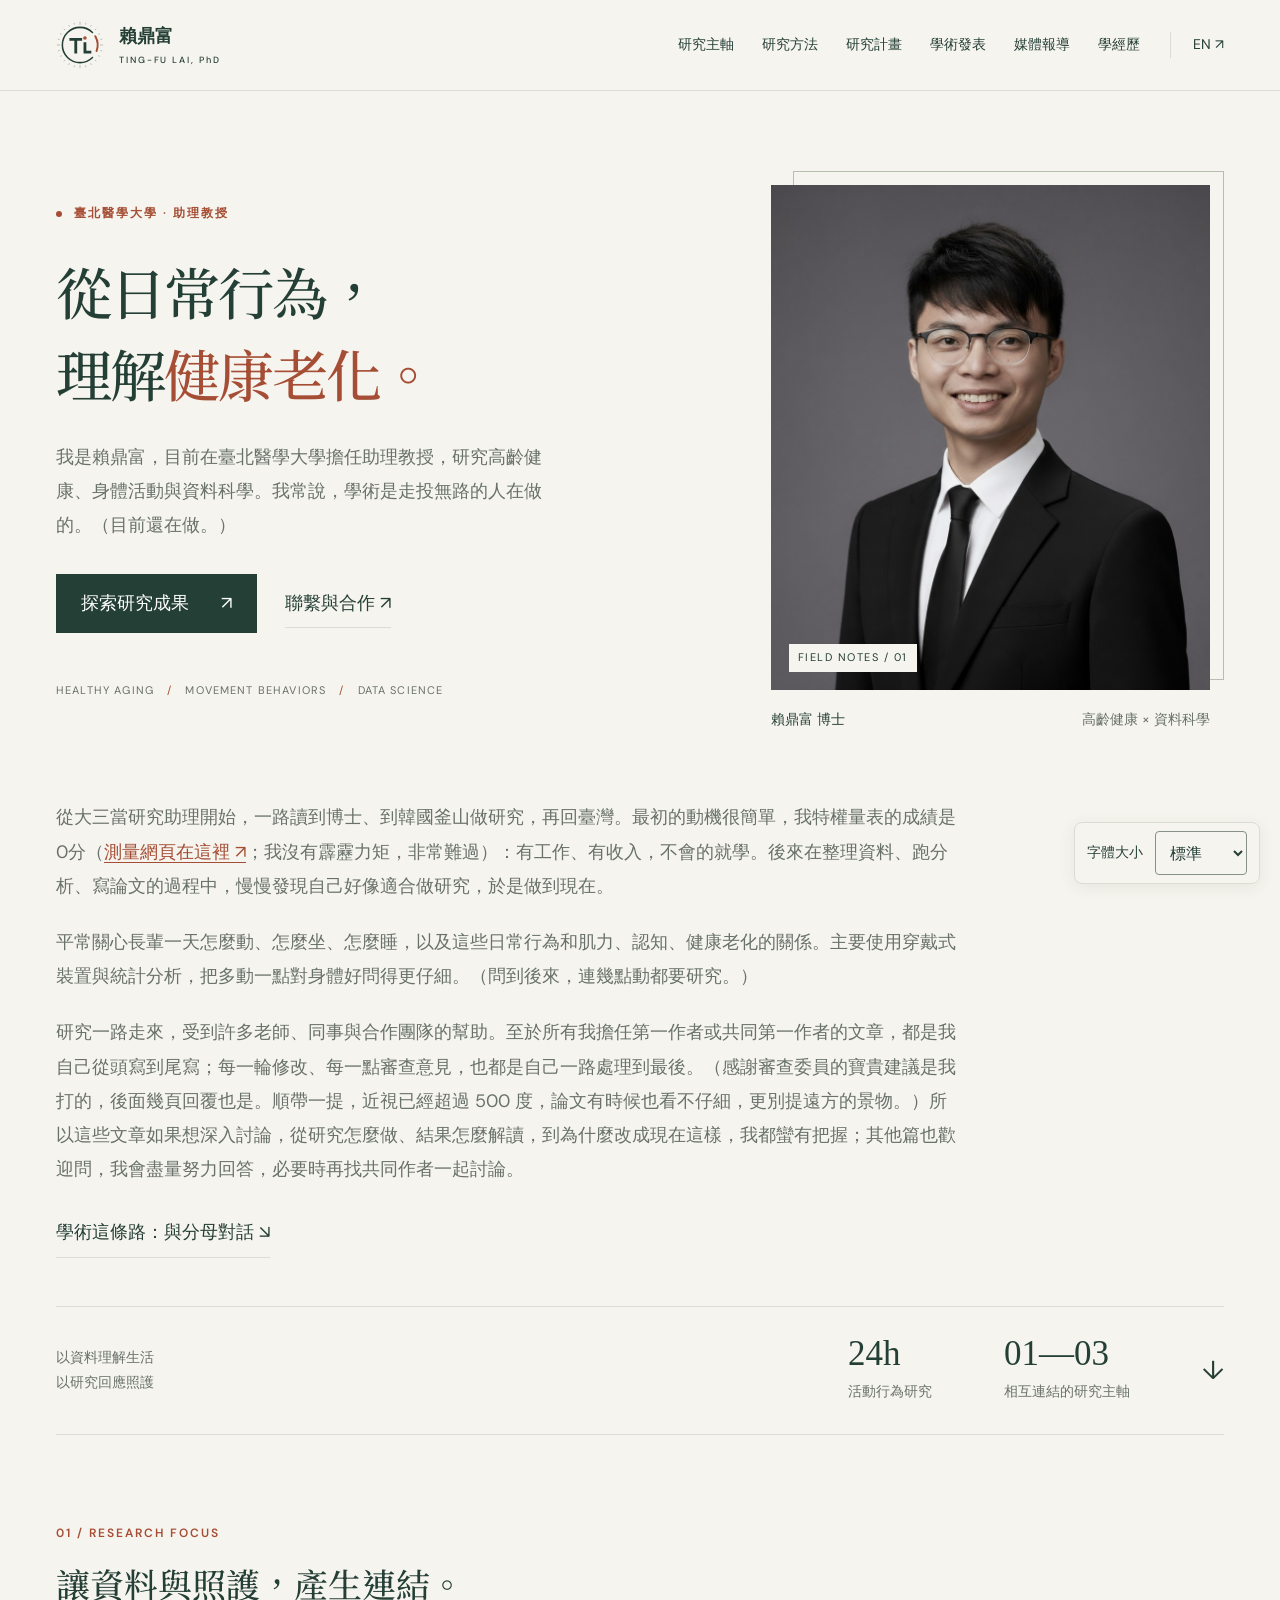
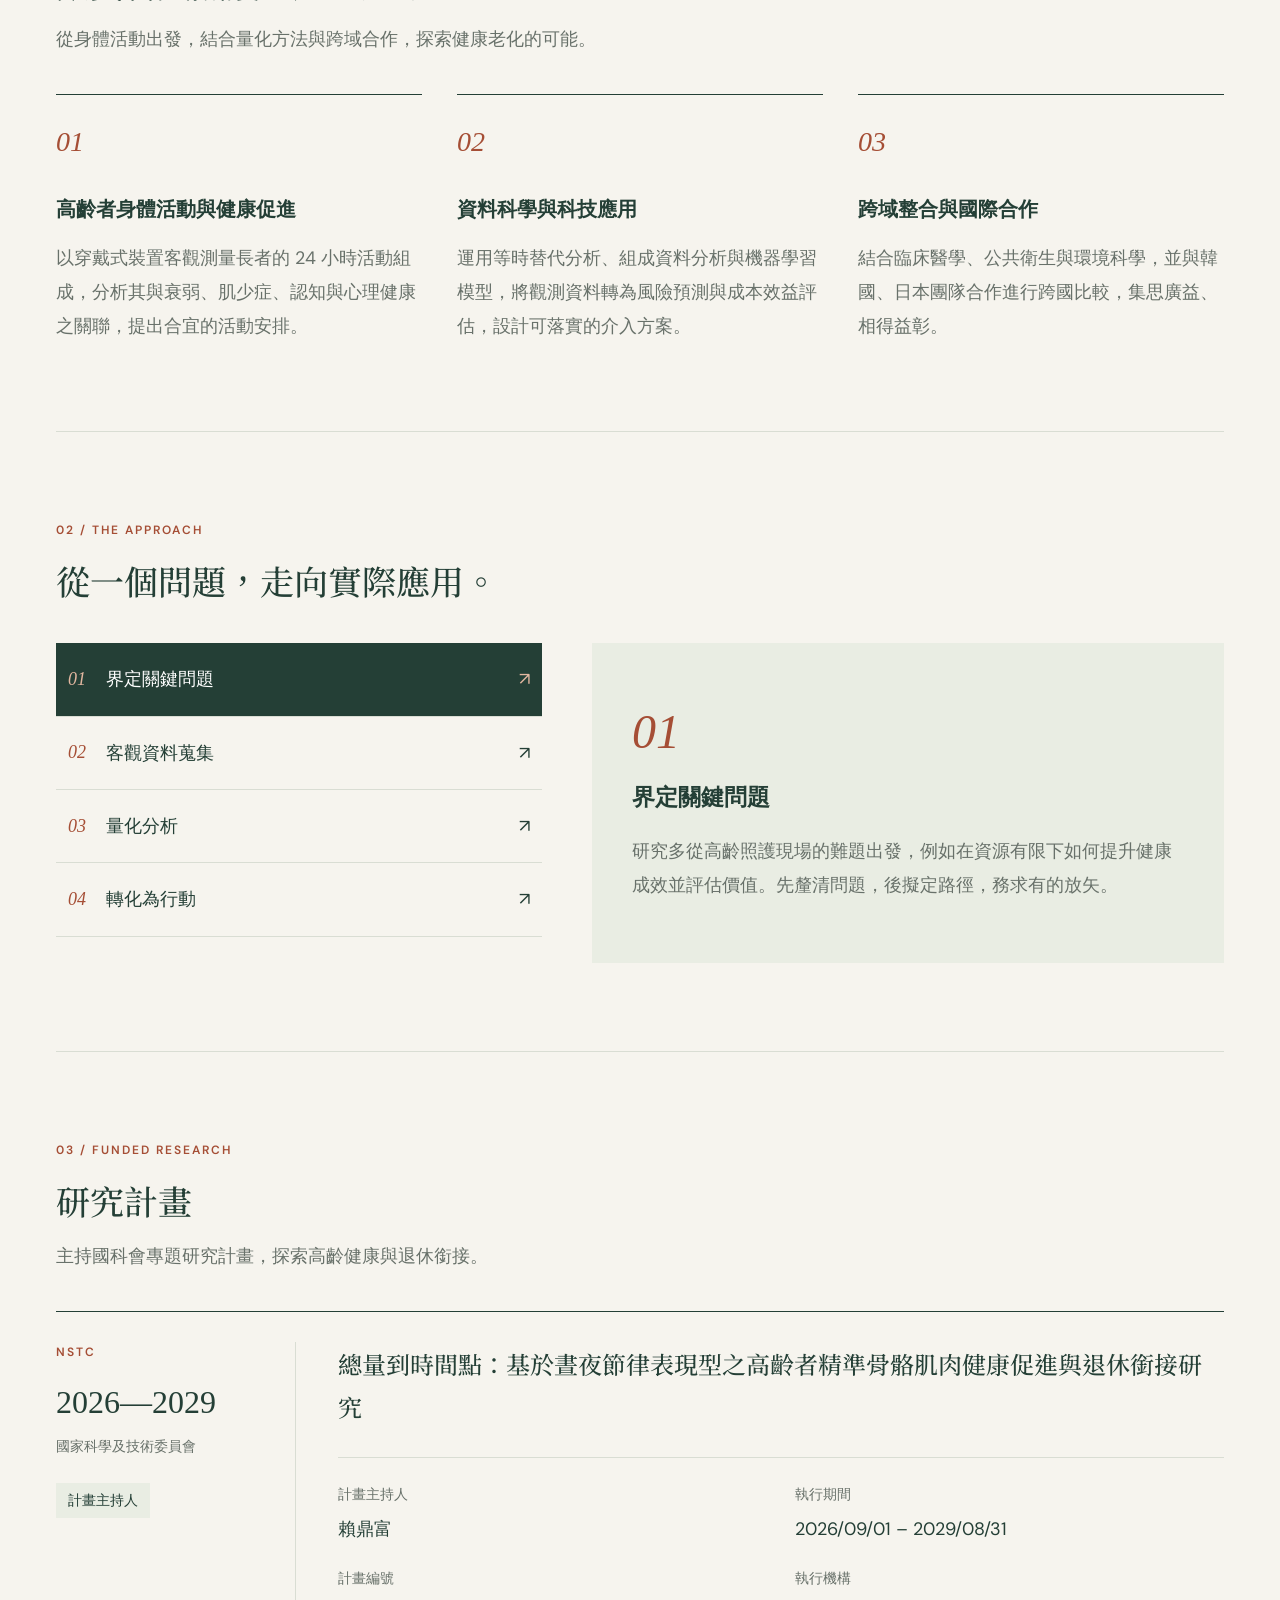
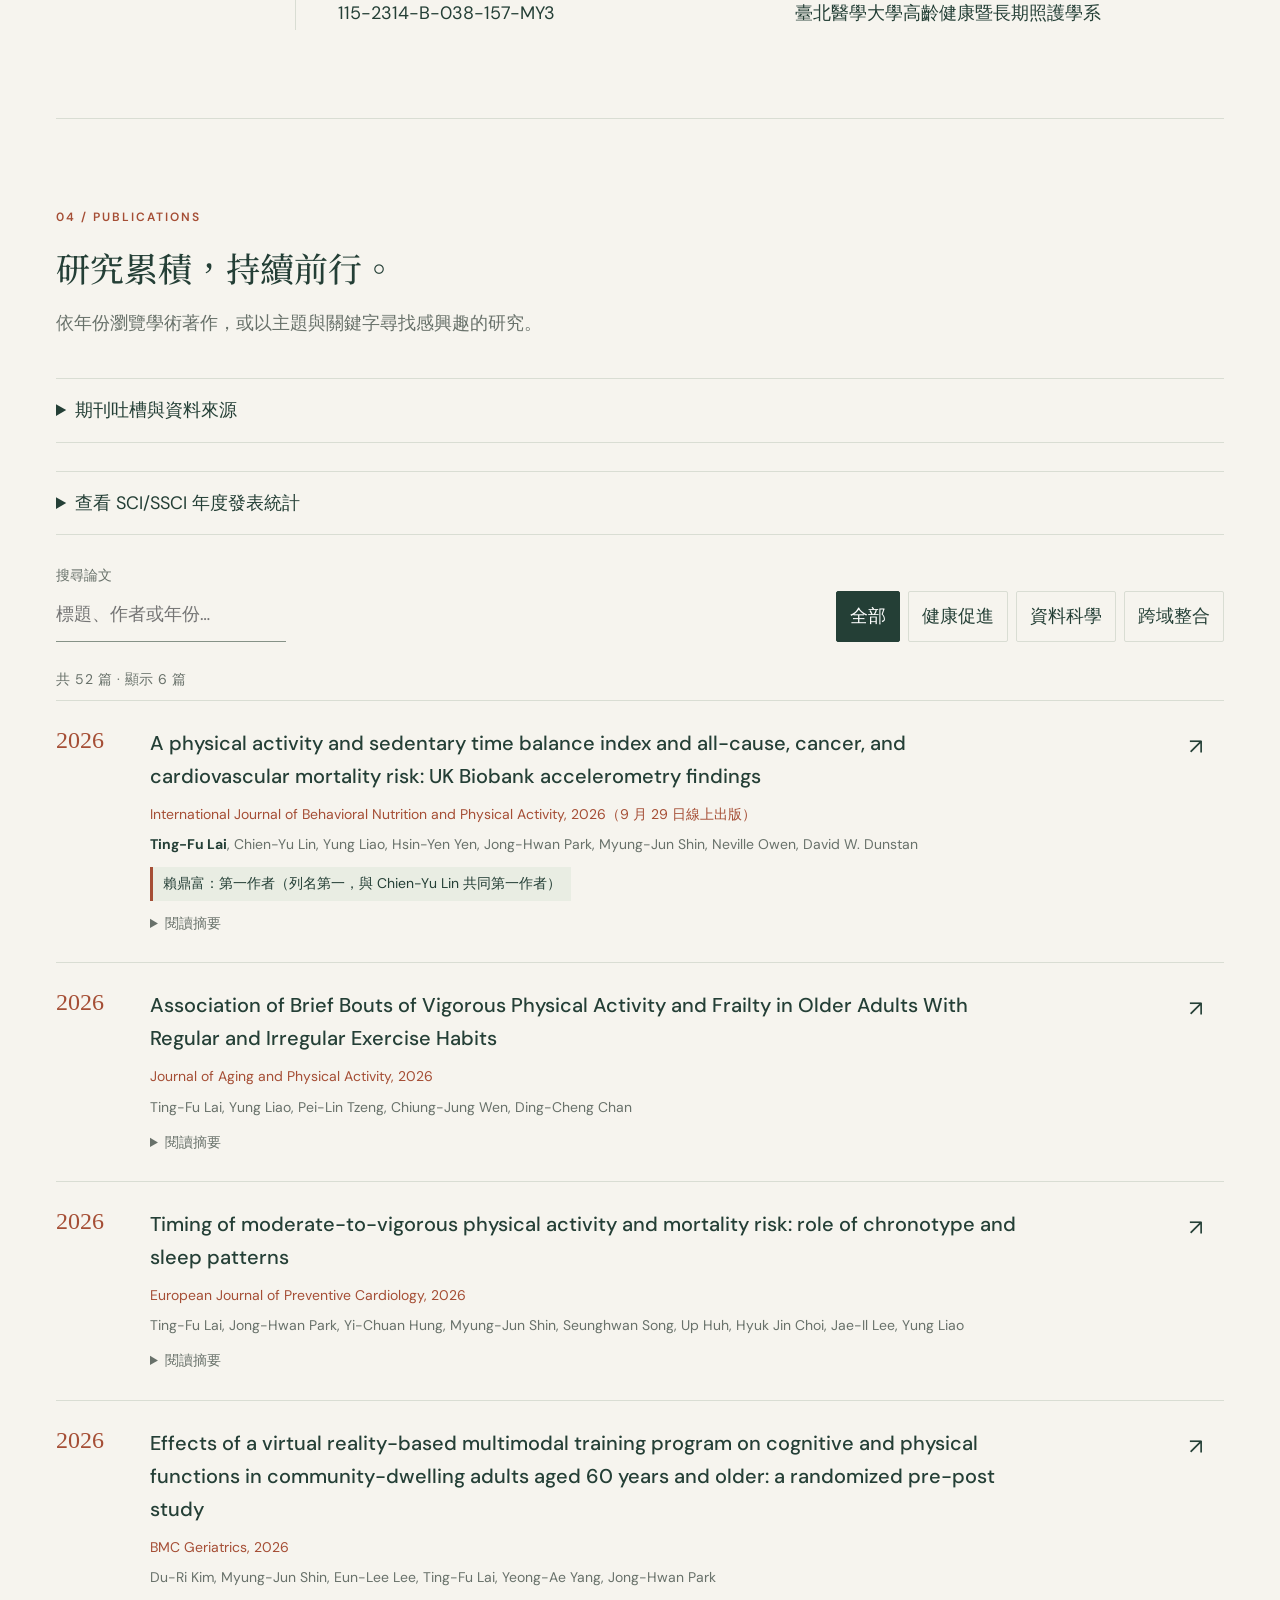
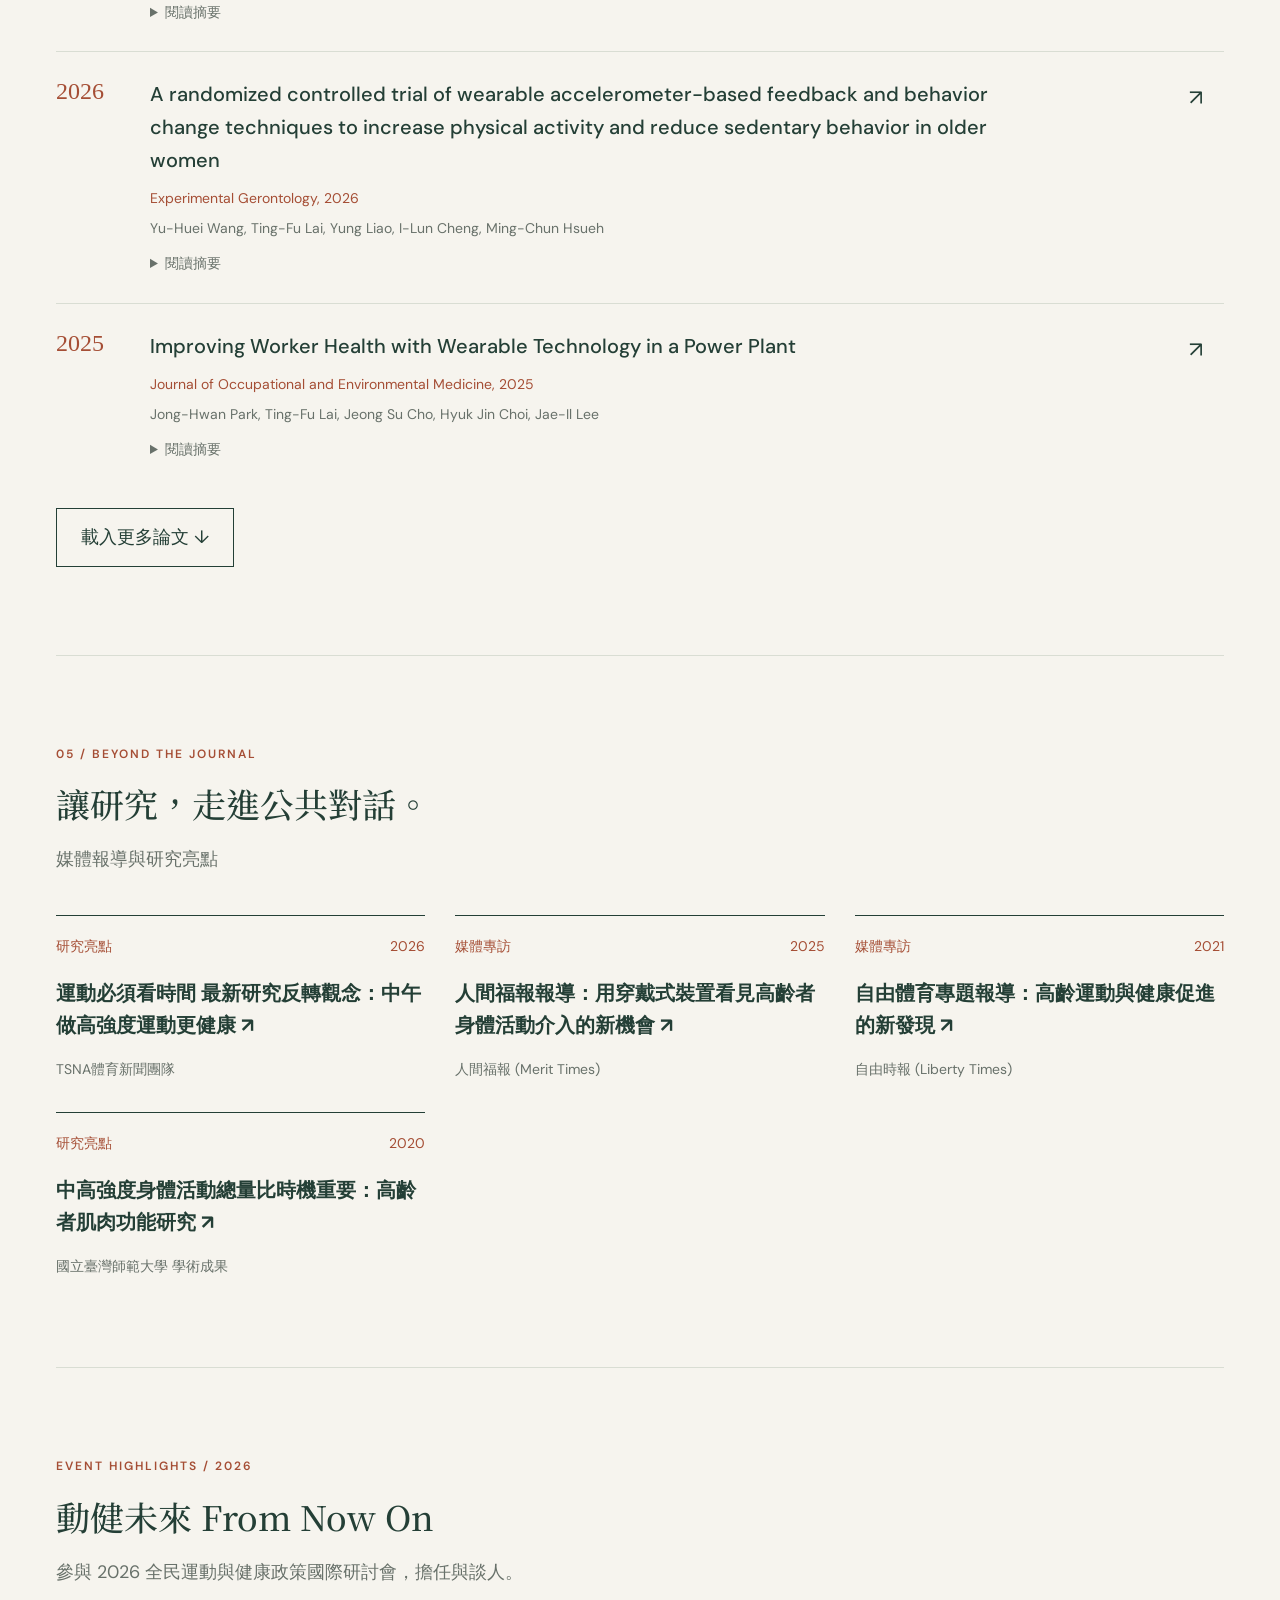
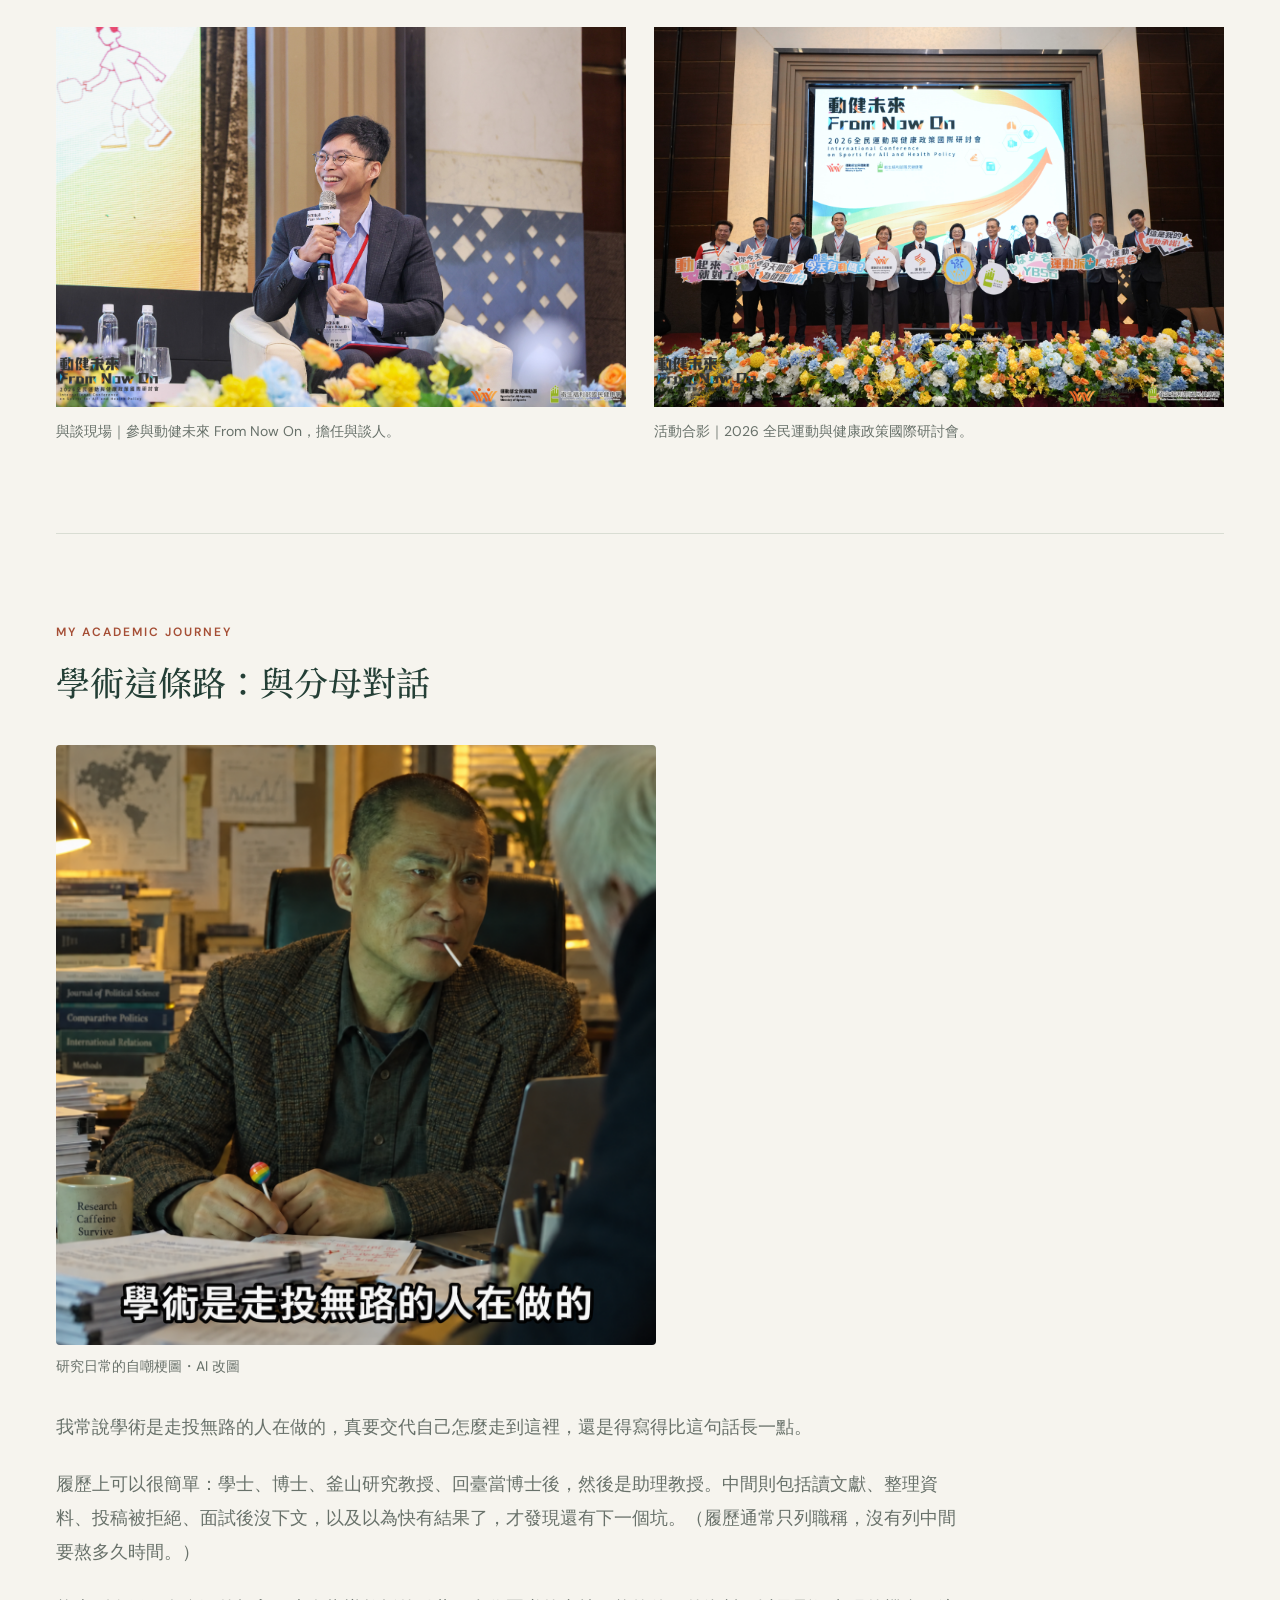
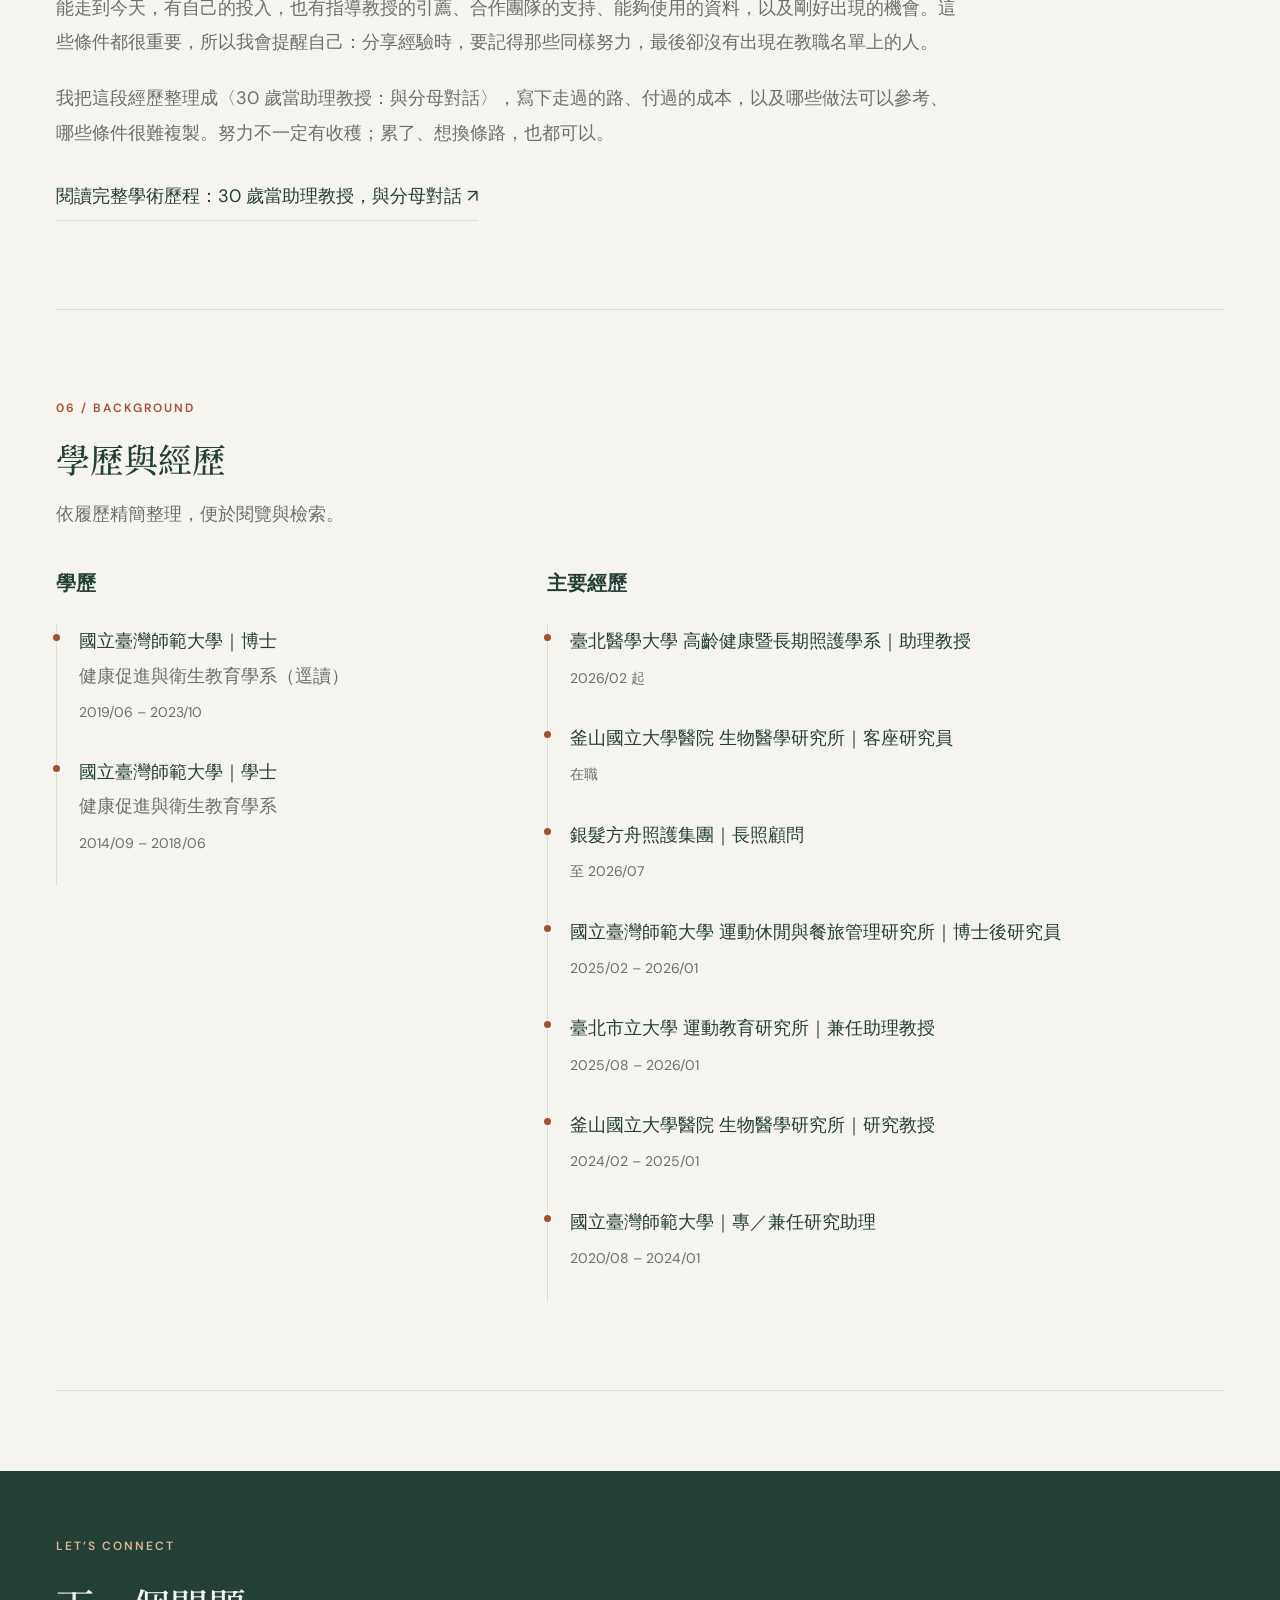
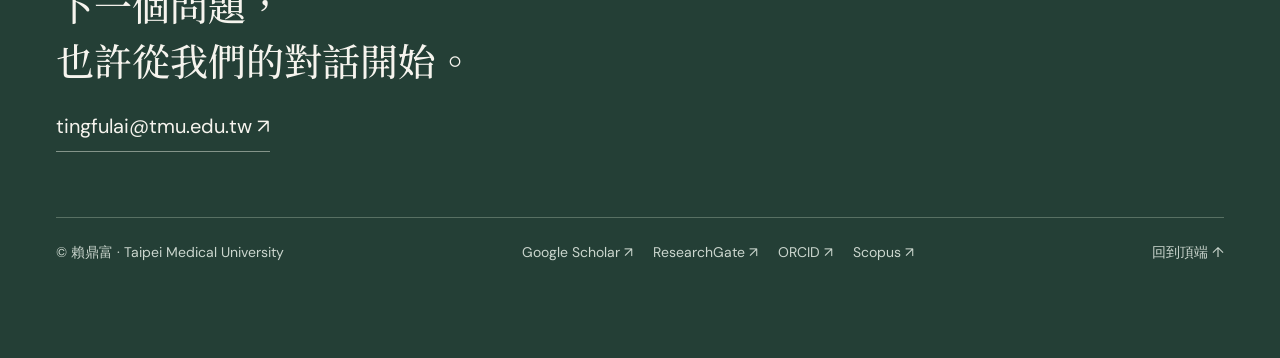
==== index.html @ 83bb727c "Add database cost aside to PASTBI summaries" ====
<!DOCTYPE html>
<html lang="zh-Hant">
<head>
  <meta charset="UTF-8" />
  <meta name="viewport" content="width=device-width, initial-scale=1" />
   <title>賴鼎富博士 | 臺北醫學大學助理教授 | 高齡健康與資料科學研究</title>


  <meta name="description" content="賴鼎富（Ting-Fu Lai），臺北醫學大學高齡健康暨長期照護學系助理教授。專長穿戴式資料、二十四小時活動組成、等時替代分析與高齡健康促進；以實證為本，協助臨床與長照決策。" />
  <meta name="robots" content="index,follow" />
  <link rel="alternate" hreflang="en" href="https://ted971345.github.io/tingfulai.github.io/en/">
<link rel="alternate" hreflang="zh-Hant" href="https://ted971345.github.io/tingfulai.github.io/">
<link rel="canonical" href="https://ted971345.github.io/tingfulai.github.io/" />


  <meta property="og:type" content="website" />
  <meta property="og:site_name" content="賴鼎富博士 | 高齡健康與資料科學研究" />
  <meta property="og:title" content="賴鼎富博士 | 高齡健康與資料科學研究" />
  <meta property="og:description" content="高齡健康 × 量化方法 × 科技應用：以客觀資料與統計分析提出可操作的健康老化解方，務求事半功倍。" />
  <meta property="og:url" content="https://ted971345.github.io/tingfulai.github.io/" />
  <meta property="og:locale" content="zh_TW" />
  <meta property="og:image" content="https://ted971345.github.io/tingfulai.github.io/assets/profile-photo.jpg" />
  <meta name="twitter:card" content="summary_large_image" />
  <meta name="twitter:title" content="賴鼎富博士 | 高齡健康與資料科學研究" />
  <meta name="twitter:description" content="高齡健康 × 量化方法 × 科技應用：以客觀資料與統計分析提出可操作的健康老化解方，務求事半功倍。" />
  <meta name="twitter:image" content="https://ted971345.github.io/tingfulai.github.io/assets/profile-photo.jpg" />


  <link rel="preconnect" href="https://fonts.googleapis.com" />
  <link rel="preconnect" href="https://fonts.gstatic.com" crossorigin />
  <link href="https://fonts.googleapis.com/css2?family=DM+Sans:wght@400;500;600;700&amp;family=Noto+Serif+TC:wght@400;500;600&amp;display=swap" rel="stylesheet">




<script type="application/ld+json">
{
  "@context": "https://schema.org",
  "@graph": [
    {
      "@type": "WebSite",
      "name": "賴鼎富博士 | 臺北醫學大學助理教授",
      "url": "https://ted971345.github.io/tingfulai.github.io/",
      "inLanguage": "zh-Hant"
    },
    {
      "@type": "Person",
      "name": "賴鼎富",
      "alternateName": "Ting-Fu Lai",
      "jobTitle": "助理教授",
      "url": "https://ted971345.github.io/tingfulai.github.io/",
      "image": "https://ted971345.github.io/tingfulai.github.io/assets/profile-photo.jpg",
      "worksFor": {
        "@type": "CollegeOrUniversity",
        "name": "臺北醫學大學"
      },
      "affiliation": [
        {
          "@type": "CollegeOrUniversity",
          "name": "Taipei Medical University"
        },
        {
          "@type": "Organization",
          "name": "Biomedical Research Institute, Pusan National University Hospital"
        }
      ],
      "alumniOf": [
        {
          "@type": "CollegeOrUniversity",
          "name": "National Taiwan Normal University",
          "department": "Department of Health Promotion and Health Education"
        }
      ],
      "email": "mailto:tingfulai@tmu.edu.tw",
      "sameAs": [
        "https://scholar.google.com/citations?user=TYqilcsAAAAJ&hl=en",
        "https://www.researchgate.net/profile/Lai-Ting-Fu",
        "https://orcid.org/0000-0002-4794-1583",
        "https://www.scopus.com/authid/detail.uri?authorId=57204196938"
      ],
      "knowsAbout": [
        "24-hour movement behaviors",
        "isotemporal substitution",
        "triaxial accelerometry",
        "long-term care",
        "sarcopenia",
        "frailty",
        "health promotion",
        "health economics"
      ]
    },
    {
      "@type": "BreadcrumbList",
      "itemListElement": [
        {
          "@type": "ListItem",
          "position": 1,
          "name": "關於我",
          "item": "https://ted971345.github.io/tingfulai.github.io/#about"
        },
        {
          "@type": "ListItem",
          "position": 2,
          "name": "研究主軸",
          "item": "https://ted971345.github.io/tingfulai.github.io/#focus"
        },
        {
          "@type": "ListItem",
          "position": 3,
          "name": "研究方法",
          "item": "https://ted971345.github.io/tingfulai.github.io/#methodology"
        },
        {
          "@type": "ListItem",
          "position": 4,
          "name": "學術發表",
          "item": "https://ted971345.github.io/tingfulai.github.io/#publications"
        },
        {
          "@type": "ListItem",
          "position": 5,
          "name": "學歷與經歷",
          "item": "https://ted971345.github.io/tingfulai.github.io/#cv"
        }
      ]
    }
  ]
}
</script>


<link rel="stylesheet" href="assets/site.css?v=20260929-events">
<link rel="icon" type="image/svg+xml" href="assets/logo.svg">
</head>
<body>
<noscript>
<p class="wrap">互動論文列表需要 JavaScript，完整著作也可至 <a href="https://scholar.google.com/citations?user=TYqilcsAAAAJ">Google Scholar ↗</a>
</p></noscript>
<a class="skip-link" href="#main">跳至主要內容</a>
<header class="site-header">
<nav class="wrap" aria-label="主導覽">
<a class="brand" href="#about"><img class="brand-mark" src="assets/logo.svg" width="48" height="48" alt="" aria-hidden="true"><span>賴鼎富<small>TING-FU LAI, PhD</small></span></a>
<div class="desktop-nav"><a href="#focus">研究主軸</a><a href="#methodology">研究方法</a><a href="#projects">研究計畫</a><a href="#publications">學術發表</a><a href="#news">媒體報導</a><a href="#cv">學經歷</a>
</div><a class="language" href="en/" lang="en">EN ↗</a>
<button class="menu-toggle" aria-expanded="false" aria-controls="mobile-menu">選單 <span aria-hidden="true">☰</span></button>
</nav>
<div id="mobile-menu" class="mobile-menu wrap" hidden><a href="#focus">研究主軸</a><a href="#methodology">研究方法</a><a href="#projects">研究計畫</a><a href="#publications">學術發表</a><a href="#news">媒體報導</a><a href="#cv">學經歷</a>
</div>
</header>
<main id="main" class="wrap">
<section id="about" class="hero" aria-labelledby="about-heading">
<div class="hero-copy">
<p class="eyebrow"><span class="status-dot"></span> 臺北醫學大學 · 助理教授
</p>
<h1 id="about-heading">從日常行為，<br>理解<span>健康老化。</span>
</h1>
<p class="hero-description">我是賴鼎富，目前在臺北醫學大學擔任助理教授，研究高齡健康、身體活動與資料科學。我常說，學術是走投無路的人在做的。（目前還在做。）
</p>
<div class="hero-actions"><a class="button" href="#publications">探索研究成果 <span>↗</span></a><a class="text-link" href="mailto:tingfulai@tmu.edu.tw">聯繫與合作 ↗</a>
</div>
<p class="hero-topics">HEALTHY AGING <span> / </span> MOVEMENT BEHAVIORS <span> / </span> DATA SCIENCE
</p>
</div>
<figure class="portrait">
<div class="portrait-frame"><img src="assets/profile-photo.jpg" alt="賴鼎富博士" fetchpriority="high" width="480" height="600"><span class="portrait-index" aria-hidden="true">FIELD NOTES / 01</span>
</div>
<figcaption><span>賴鼎富 博士</span><span>高齡健康 × 資料科學</span>
</figcaption>
</figure>
</section>
<div class="bio-details prose">
<p>從大三當研究助理開始，一路讀到博士、到韓國釜山做研究，再回臺灣。最初的動機很簡單，我特權量表的成績是0分（<a class="inline-link" href="https://www.zhtoolbox.com/tools/taiwan-privilege-test" target="_blank" rel="noopener noreferrer">測量網頁在這裡 <span aria-hidden="true">↗</span></a>；我沒有霹靂力矩，非常難過）：有工作、有收入，不會的就學。後來在整理資料、跑分析、寫論文的過程中，慢慢發現自己好像適合做研究，於是做到現在。</p>
<p>平常關心長輩一天怎麼動、怎麼坐、怎麼睡，以及這些日常行為和肌力、認知、健康老化的關係。主要使用穿戴式裝置與統計分析，把多動一點對身體好問得更仔細。（問到後來，連幾點動都要研究。）</p>
<p>研究一路走來，受到許多老師、同事與合作團隊的幫助。至於所有我擔任第一作者或共同第一作者的文章，都是我自己從頭寫到尾寫；每一輪修改、每一點審查意見，也都是自己一路處理到最後。（感謝審查委員的寶貴建議是我打的，後面幾頁回覆也是。順帶一提，近視已經超過 500 度，論文有時候也看不仔細，更別提遠方的景物。）所以這些文章如果想深入討論，從研究怎麼做、結果怎麼解讀，到為什麼改成現在這樣，我都蠻有把握；其他篇也歡迎問，我會盡量努力回答，必要時再找共同作者一起討論。</p>
<a class="text-link" href="#academic-journey">學術這條路：與分母對話 ↘</a>
</div>
<div class="research-strip">
<p>以資料理解生活<br>以研究回應照護
</p><span>24h<small>活動行為研究</small></span><span>01—03<small>相互連結的研究主軸</small></span><a href="#focus" aria-label="前往研究主軸">↓</a>
</div>
<section id="focus" class="section">
<div class="section-heading">
<p class="eyebrow">01 / RESEARCH FOCUS
</p>
<h2>讓資料與照護，產生連結。
</h2>
<p>從身體活動出發，結合量化方法與跨域合作，探索健康老化的可能。
</p>
</div>
<div class="focus-grid">
<article class="focus-item"><span class="item-number">01</span>
<h3>高齡者身體活動與健康促進
</h3>
<p>以穿戴式裝置客觀測量長者的 24 小時活動組成，分析其與衰弱、肌少症、認知與心理健康之關聯，提出合宜的活動安排。
</p>
</article>
<article class="focus-item"><span class="item-number">02</span>
<h3>資料科學與科技應用
</h3>
<p>運用等時替代分析、組成資料分析與機器學習模型，將觀測資料轉為風險預測與成本效益評估，設計可落實的介入方案。
</p>
</article>
<article class="focus-item"><span class="item-number">03</span>
<h3>跨域整合與國際合作
</h3>
<p>結合臨床醫學、公共衛生與環境科學，並與韓國、日本團隊合作進行跨國比較，集思廣益、相得益彰。
</p>
</article>
</div>
</section>
<section id="methodology" class="section methods">
<div class="section-heading">
<p class="eyebrow">02 / THE APPROACH
</p>
<h2>從一個問題，走向實際應用。
</h2>
</div>
<div class="methods-layout">
<div role="tablist" aria-label="研究方法" aria-orientation="vertical"><button id="step1" role="tab" aria-controls="competency-details" aria-selected="true" tabindex="0"><span>01</span>界定關鍵問題<span aria-hidden="true">↗</span></button><button id="step2" role="tab" aria-controls="competency-details" aria-selected="false" tabindex="-1"><span>02</span>客觀資料蒐集<span aria-hidden="true">↗</span></button><button id="step3" role="tab" aria-controls="competency-details" aria-selected="false" tabindex="-1"><span>03</span>量化分析<span aria-hidden="true">↗</span></button><button id="step4" role="tab" aria-controls="competency-details" aria-selected="false" tabindex="-1"><span>04</span>轉化為行動<span aria-hidden="true">↗</span></button>
</div>
<div id="competency-details" role="tabpanel" tabindex="0" aria-labelledby="step1">
</div>
</div>
</section>
<section id="projects" class="section" aria-labelledby="projects-heading">
<div class="section-heading">
<p class="eyebrow">03 / FUNDED RESEARCH</p>
<h2 id="projects-heading">研究計畫</h2>
<p>主持國科會專題研究計畫，探索高齡健康與退休銜接。</p>
</div>
<article class="funded-project" aria-labelledby="project-title">
<div class="project-aside"><p class="eyebrow">NSTC</p><p class="project-years">2026—2029</p><p>國家科學及技術委員會</p><span class="project-role">計畫主持人</span></div>
<div class="project-content">
<h3 id="project-title">總量到時間點：基於晝夜節律表現型之高齡者精準骨骼肌肉健康促進與退休銜接研究</h3>

<dl class="project-meta">
<div><dt>計畫主持人</dt><dd>賴鼎富</dd></div>
<div><dt>執行期間</dt><dd><time datetime="2026-09-01">2026/09/01</time> – <time datetime="2029-08-31">2029/08/31</time></dd></div>
<div><dt>計畫編號</dt><dd>115-2314-B-038-157-MY3</dd></div>
<div><dt>執行機構</dt><dd>臺北醫學大學高齡健康暨長期照護學系</dd></div>
</dl>
</div>
</article>
</section>
<section id="publications" class="section">
<div class="section-heading">
<p class="eyebrow">04 / PUBLICATIONS
</p>
<h2>研究累積，持續前行。
</h2>
<p>依年份瀏覽學術著作，或以主題與關鍵字尋找感興趣的研究。
</p>
</div>
<details class="output-chart">
<summary>期刊吐槽與資料來源</summary>
<p>文中的水刊與相關吐槽是我的個人評論。加強實質審查是校院評核分類；除名資訊按事件年份敘述。</p>
<p><a href="https://rd.mc.ntu.edu.tw/bomrd/ntu2/news_txt.asp?pno=6043" target="_blank" rel="noopener noreferrer">臺大醫學院名單</a> · <a href="https://www.mdpi.com/journal/ijerph/announcements/5536" target="_blank" rel="noopener noreferrer">IJERPH 出版社公告</a> · <a href="https://retractionwatch.com/2023/03/21/nearly-20-hindawi-journals-delisted-from-leading-index-amid-concerns-of-papermill-activity/" target="_blank" rel="noopener noreferrer">2023 年除名報導</a> · <a href="https://onlinelibrary.wiley.com/journal/2738" target="_blank" rel="noopener noreferrer">BioMed Research International 現況</a></p>
</details>
<details class="output-chart">
<summary>查看 SCI/SSCI 年度發表統計
</summary>
<div id="publication-chart">
</div>
</details>
<div class="publication-tools"><label for="publication-search">搜尋論文<input id="publication-search" type="search" placeholder="標題、作者或年份…"></label>
<div class="filters" role="group" aria-label="研究分類"><button data-filter="all" aria-pressed="true">全部</button><button data-filter="health-promo" aria-pressed="false">健康促進</button><button data-filter="data-science" aria-pressed="false">資料科學</button><button data-filter="interdisciplinary" aria-pressed="false">跨域整合</button>
</div>
</div>
<p id="result-count" class="result-count" role="status">
</p>
<div id="publications-grid">
<p>正在載入論文…
</p>
</div><button id="show-more" class="button secondary" hidden>載入更多論文 ↓</button>
</section>
<section id="news" class="section">
<div class="section-heading">
<p class="eyebrow">05 / BEYOND THE JOURNAL
</p>
<h2>讓研究，走進公共對話。
</h2>
<p>媒體報導與研究亮點
</p>
</div>
<div id="news-grid" class="news-grid">
</div>
</section>
<section class="section event-highlights" id="events" aria-labelledby="events-heading">
<div class="section-heading">
<p class="eyebrow">EVENT HIGHLIGHTS / 2026</p>
<h2 id="events-heading">動健未來 From Now On</h2>
<p>參與 2026 全民運動與健康政策國際研討會，擔任與談人。</p>
</div>
<div class="event-gallery">
<figure>
<a href="assets/events/from-now-on-panelist.jpg" target="_blank" rel="noopener noreferrer" aria-label="開啟與談現場完整照片">
<img src="assets/events/from-now-on-panelist.jpg" alt="賴鼎富於動健未來 From Now On 活動中手持麥克風擔任與談人" width="5997" height="3998" loading="lazy" decoding="async">
</a>
<figcaption>與談現場｜參與動健未來 From Now On，擔任與談人。</figcaption>
</figure>
<figure>
<a href="assets/events/from-now-on-group.jpg" target="_blank" rel="noopener noreferrer" aria-label="開啟活動大合照完整照片">
<img src="assets/events/from-now-on-group.jpg" alt="2026 全民運動與健康政策國際研討會活動大合照" width="6144" height="4096" loading="lazy" decoding="async">
</a>
<figcaption>活動合影｜2026 全民運動與健康政策國際研討會。</figcaption>
</figure>
</div>
</section>
<section class="section academic-journey" id="academic-journey" aria-labelledby="journey-heading">
<div class="section-heading">
<p class="eyebrow">MY ACADEMIC JOURNEY</p>
<h2 id="journey-heading">學術這條路：與分母對話</h2>
</div>
<figure class="academic-meme">
<img src="assets/academic-worker-lollipop.png" alt="學術工作者坐在堆滿論文的研究室，字幕：學術是走投無路的人在做的" width="1254" height="1254" loading="lazy" decoding="async">
<figcaption>研究日常的自嘲梗圖・AI 改圖</figcaption>
</figure>
<div class="prose">
<p>我常說學術是走投無路的人在做的，真要交代自己怎麼走到這裡，還是得寫得比這句話長一點。</p>
<p>履歷上可以很簡單：學士、博士、釜山研究教授、回臺當博士後，然後是助理教授。中間則包括讀文獻、整理資料、投稿被拒絕、面試後沒下文，以及以為快有結果了，才發現還有下一個坑。（履歷通常只列職稱，沒有列中間要熬多久時間。）</p>
<p>能走到今天，有自己的投入，也有指導教授的引薦、合作團隊的支持、能夠使用的資料，以及剛好出現的機會。這些條件都很重要，所以我會提醒自己：分享經驗時，要記得那些同樣努力，最後卻沒有出現在教職名單上的人。</p>
<p>我把這段經歷整理成〈30 歲當助理教授：與分母對話〉，寫下走過的路、付過的成本，以及哪些做法可以參考、哪些條件很難複製。努力不一定有收穫；累了、想換條路，也都可以。</p>
<a class="text-link" href="https://www.facebook.com/share/p/1F3p8Nj53u/" target="_blank" rel="noopener noreferrer">閱讀完整學術歷程：30 歲當助理教授，與分母對話 ↗</a>
</div>
</section>
<section class="section resume" id="cv" aria-labelledby="cv-heading">

<div class="section-heading">

<p class="eyebrow">06 / BACKGROUND
</p>
<h2 id="cv-heading">學歷與經歷
</h2>

<p>依履歷精簡整理，便於閱覽與檢索。
</p>

</div>


<div>


<div>

<h3>學歷
</h3>

<ul>

<li>

<p>國立臺灣師範大學｜博士
</p>

<p>健康促進與衛生教育學系（逕讀）
</p>

<p>2019/06 – 2023/10
</p>

</li>

<li>

<p>國立臺灣師範大學｜學士
</p>

<p>健康促進與衛生教育學系
</p>

<p>2014/09 – 2018/06
</p>

</li>

</ul>

</div>



<div>

<h3>主要經歷
</h3>

<ul>


<li>

<p>臺北醫學大學 高齡健康暨長期照護學系｜助理教授
</p>

<p>2026/02 起
</p>

</li>

<li>

<p>釜山國立大學醫院 生物醫學研究所｜客座研究員
</p>

<p>在職
</p>

</li>

<li>

<p>銀髮方舟照護集團｜長照顧問
</p>

<p>至 2026/07
</p>

</li>

<li>

<p>國立臺灣師範大學 運動休閒與餐旅管理研究所｜博士後研究員
</p>

<p>2025/02 – 2026/01
</p>

</li>

<li>

<p>臺北市立大學 運動教育研究所｜兼任助理教授
</p>

<p>2025/08 – 2026/01
</p>

</li>

<li>

<p>釜山國立大學醫院 生物醫學研究所｜研究教授
</p>

<p>2024/02 – 2025/01
</p>

</li>

<li>

<p>國立臺灣師範大學｜專／兼任研究助理
</p>

<p>2020/08 – 2024/01
</p>

</li>

</ul>

</div>

</div>

</section>
</main>
<footer id="contact">
<div class="wrap">
<p class="eyebrow">LET’S CONNECT
</p>
<h2>下一個問題，<br>也許從我們的對話開始。
</h2><a class="contact-email" href="mailto:tingfulai@tmu.edu.tw">tingfulai@tmu.edu.tw ↗</a>
<div class="footer-bottom"><span>© 賴鼎富 · Taipei Medical University</span>
<div><a href="https://scholar.google.com/citations?user=TYqilcsAAAAJ&hl=zh-TW" target="_blank" rel="noopener noreferrer">Google Scholar ↗</a><a href="https://www.researchgate.net/profile/Lai-Ting-Fu" target="_blank" rel="noopener noreferrer">ResearchGate ↗</a><a href="https://orcid.org/0000-0002-4794-1583" target="_blank" rel="noopener noreferrer">ORCID ↗</a><a href="https://www.scopus.com/authid/detail.uri?authorId=57204196938" target="_blank" rel="noopener noreferrer">Scopus ↗</a>
</div><a href="#about">回到頂端 ↑</a>
</div>
</div>
</footer>
<script>const competencyData = {
      step1: {
        title: '界定關鍵問題',
        content: '研究多從高齡照護現場的難題出發，例如在資源有限下如何提升健康成效並評估價值。先釐清問題，後擬定路徑，務求有的放矢。',
        icon: '🎯'
      },
      step2: {
        title: '客觀資料蒐集',
        content: '為降低主觀偏差，採用三軸加速規等穿戴式裝置，客觀測量長者的 24 小時活動組成；並結合臨床紀錄與次級資料庫，建立多面向資料集，描繪健康、行為與成本的關係。',
        icon: '🔬'
      },
      step3: {
        title: '量化分析',
        content: '運用等時替代分析、組成資料分析與機器學習等方法，估計以低成本活動取代久坐對健康結果的影響；分析按部就班，實事求是。',
        icon: '📈'
      },
      step4: {
        title: '轉化為行動',
        content: '重點在把證據化為做得到的做法。例如：將每日 30 分鐘的靜態時間改為社區步行，可降低衰弱風險且具成本效益；並可因地制宜推展至不同場域。',
        icon: '💡'
      }
    };
</script>
<script src="assets/site.js?v=20261002-database-note" defer>
</script>
<aside class="reading-controls" aria-label="閱讀設定" hidden>
<label for="reading-size">字體大小</label>
<select id="reading-size">
<option value="standard">標準</option>
<option value="large">大</option>
<option value="extra-large">特大</option>
</select>
</aside>
</body>
</html>
---- assets/site.css ----
:root{--paper:#f6f4ee;--ink:#243f36;--muted:#68716a;--line:#d9ddd3;--accent:#a54e35;--soft:#e9ede3;--serif:'Noto Serif TC',Georgia,serif}
*{box-sizing:border-box}
html{scroll-behavior:smooth;scroll-padding-top:100px}
body{margin:0;background:var(--paper);color:var(--ink);font-family:'DM Sans',system-ui,-apple-system,sans-serif;font-size:16px;line-height:1.8}
a{color:inherit;text-decoration:none}
button,input{font:inherit}
button,a,input,summary{-webkit-tap-highlight-color:transparent}
button,summary{cursor:pointer}
button{color:inherit}
img{display:block;max-width:100%}
h1,h2,h3,h4,p,figure{margin:0}
h1,h2{font-family:var(--serif);font-weight:500;line-height:1.45}
h3,h4{line-height:1.6}
p{color:var(--muted)}
[hidden]{display:none!important}
:focus-visible{outline:3px solid var(--accent);outline-offset:5px}
.wrap{width:min(1200px,calc(100% - 112px));margin-inline:auto}
.skip-link{position:fixed;top:-80px;left:20px;background:var(--ink);color:white;padding:10px 20px;z-index:100}
.skip-link:focus{top:10px}
.site-header{position:sticky;top:0;background:rgba(246,244,238,.96);backdrop-filter:blur(14px);z-index:20;border-bottom:1px solid var(--line)}
.site-header nav{display:flex;align-items:center;gap:30px;height:90px}
.brand{display:flex;align-items:center;gap:15px;font-size:18px;font-weight:600;line-height:1.4}
.brand-mark{width:48px;height:48px;flex-shrink:0}
.brand small{display:block;font-size:9px;letter-spacing:1.9px;margin-top:5px;font-weight:500}
.desktop-nav{display:flex;gap:28px;margin-left:auto;font-size:13px}
.desktop-nav a{border-bottom:1px solid transparent;padding:8px 0}
.desktop-nav a:hover,.desktop-nav a[aria-current]{border-color:var(--accent);color:var(--accent)}
.language{font-size:12px;border-left:1px solid var(--line);padding-left:22px;white-space:nowrap}
.menu-toggle{display:none;background:none;border:0}
.hero{display:grid;grid-template-columns:1.4fr 1fr;gap:80px;align-items:center;padding:80px 0 68px}
.eyebrow{font-size:10px;font-weight:600;letter-spacing:2px;color:var(--accent);line-height:1.8}
.status-dot{display:inline-block;width:6px;height:6px;background:var(--accent);border-radius:50%;margin-right:7px}
.hero h1{font-size:clamp(38px,4.4vw,62px);letter-spacing:-2px;margin:26px 0;line-height:1.45}
.hero h1 span{color:var(--accent)}
.hero-description{max-width:490px;font-size:15px;line-height:2.1}
.prose{max-width:900px;overflow-wrap:anywhere}
.prose p{font-size:var(--reading-text);line-height:1.9;margin-bottom:22px}
.prose .text-link{display:inline-block}
.bio-details{padding-bottom:48px}
.academic-meme{width:min(100%,600px);margin:0 0 32px}
.academic-meme img{width:100%;height:auto;border-radius:4px}
.academic-meme figcaption{font-size:var(--reading-small);color:var(--muted);line-height:1.7;margin-top:10px}
.hero-actions{display:flex;align-items:center;gap:28px;margin-top:32px}
.button{display:inline-flex;align-items:center;justify-content:center;gap:32px;background:var(--ink);color:#fff;padding:12px 24px;border:1px solid var(--ink);font-size:13px;transition:background .2s}
.button:hover{background:#3e594b}
.text-link{font-size:13px;border-bottom:1px solid var(--line);padding-block:8px}
.text-link:hover{color:var(--accent)}
.inline-link{color:var(--accent);text-decoration:underline;text-decoration-thickness:1px;text-underline-offset:.2em}
.inline-link:hover{text-decoration-thickness:2px}
.inline-link:focus-visible{outline:2px solid currentColor;outline-offset:3px}
.hero-topics{font-size:8px;letter-spacing:1.15px;margin-top:48px}
.hero-topics span{margin:0 9px;color:var(--accent)}
.portrait{position:relative;padding:14px 14px 0 0}
.portrait:before{content:'';position:absolute;inset:0 0 52px 22px;border:1px solid #b6bfae;pointer-events:none}
.portrait-frame{position:relative;background:#e3e6dd;overflow:hidden;aspect-ratio:4/4.6}
.portrait img{width:100%;height:100%;object-fit:cover;object-position:center 28%;filter:saturate(.65)}
.portrait-index{position:absolute;bottom:18px;left:18px;padding:4px 9px;background:var(--paper);font-size:8px;letter-spacing:1.5px}
.portrait figcaption{display:flex;justify-content:space-between;gap:12px;font-size:10px;padding-top:17px}
.portrait figcaption span:last-child{color:var(--muted)}
.research-strip{display:flex;align-items:center;gap:72px;border-block:1px solid var(--line);padding:26px 0}
.research-strip>p{font-size:13px;line-height:1.8;margin-right:auto}
.research-strip>span{font-family:Georgia,serif;font-size:35px;line-height:1.2}
.research-strip small{display:block;font:10px/2.4 'DM Sans',sans-serif;color:var(--muted)}
.research-strip>a{font-size:26px}
.section{padding:88px 0;border-bottom:1px solid var(--line)}
.section-heading{margin-bottom:38px}
.section-heading h2,.resume h2{font-size:34px;margin:14px 0}
.section-heading>p:last-child{font-size:14px}
.focus-grid{display:grid;grid-template-columns:repeat(3,1fr);gap:35px}
.focus-item{border-top:1px solid var(--ink);padding-top:22px}
.item-number{font-family:Georgia,serif;font-style:italic;font-size:28px;color:var(--accent)}
.focus-item h3{font-size:19px;margin:25px 0 16px}
.focus-item p{font-size:14px;line-height:2}
.methods-layout{display:grid;grid-template-columns:1fr 1.3fr;gap:50px}
.methods [role=tab]{display:flex;align-items:center;gap:20px;width:100%;text-align:left;border:0;border-bottom:1px solid var(--line);background:transparent;padding:20px 12px;font-size:15px}
.methods [role=tab]>span:first-child{font:italic 18px Georgia,serif;color:var(--accent)}
.methods [role=tab]>span:last-child{margin-left:auto}
.methods [role=tab][aria-selected=true]{background:var(--ink);color:white}
.methods [role=tab][aria-selected=true]>span{color:#e2b7a0}
#competency-details{background:var(--soft);padding:40px;min-height:320px;display:flex;flex-direction:column;justify-content:center}
#competency-details .method-number{font:italic 48px Georgia,serif;color:var(--accent);margin-bottom:20px}
#competency-details h3{font-size:23px;margin-bottom:18px}
#competency-details p{font-size:14px;line-height:2}
.output-chart{padding:15px 0;border-block:1px solid var(--line);margin-bottom:28px}
.output-chart summary{font-size:13px}
.chart-bars{display:flex;gap:14px;align-items:flex-end;padding-top:25px;overflow-x:auto}
.chart-bar{flex:1;min-width:36px;text-align:center;font-size:11px}
.chart-bar i{display:block;width:100%;background:var(--ink);height:var(--height);max-height:100px;min-height:3px;margin:6px 0}
.publication-tools{display:flex;align-items:flex-end;justify-content:space-between;gap:24px}
.publication-tools label{font-size:11px;color:var(--muted);min-width:230px}
.publication-tools input{display:block;background:transparent;border:0;border-bottom:1px solid #869287;padding:10px 0;width:100%;border-radius:0;color:var(--ink);font-size:14px}
.filters{display:flex;flex-wrap:wrap;gap:8px}
.filters button{font-size:12px;background:transparent;border:1px solid var(--line);padding:8px 13px;border-radius:2px;min-height:40px}
.filters button[aria-pressed=true]{background:var(--ink);color:white;border-color:var(--ink)}
.filters button:hover{border-color:var(--ink)}
.result-count{font-size:11px;letter-spacing:.5px;margin:25px 0 8px}
.publication{display:grid;grid-template-columns:72px 1fr 35px;gap:22px;border-top:1px solid var(--line);padding:26px 0}
.publication-year{font:24px Georgia,serif;color:var(--accent)}
.publication h3{font-size:17px;line-height:1.65;font-weight:500;max-width:870px}
.publication h3 a:hover{color:var(--accent);text-decoration:underline}
.publication .journal{font-size:12px;margin-top:9px;color:var(--accent)}
.publication .authors{font-size:12px;margin-top:5px}
.publication .authors strong{color:var(--ink);font-weight:700}
.publication .authorship{display:inline-block;margin-top:10px;padding:5px 10px;background:var(--soft);color:var(--ink);border-left:3px solid var(--accent);font-size:var(--reading-small);line-height:1.7}
.publication details{margin-top:10px;font-size:12px;color:var(--muted)}
.publication details p{margin-top:10px;max-width:850px}
.publication-arrow{font-size:22px;align-self:start}
.secondary{background:transparent;color:var(--ink);margin-top:20px}
.secondary:hover{background:var(--soft)}
.event-gallery{display:grid;grid-template-columns:repeat(2,minmax(0,1fr));gap:28px}
.event-gallery img{width:100%;height:auto}
.event-gallery figcaption{margin-top:12px;font-size:var(--reading-small,14px);color:var(--muted)}
@media(max-width:760px){.event-gallery{grid-template-columns:1fr}}
.news-grid{display:grid;grid-template-columns:repeat(3,1fr);gap:30px}
.news-card{border-top:1px solid var(--ink);padding-top:18px}
.news-meta{display:flex;justify-content:space-between;font-size:10px;color:var(--accent);margin-bottom:18px}
.news-card h3{font-size:18px;margin-bottom:16px}
.news-card h3 a:hover{color:var(--accent)}
.news-card p{font-size:12px}
.resume>div:first-child{margin-bottom:36px}
.resume>div:nth-child(2){display:grid;grid-template-columns:.85fr 1.4fr;gap:80px}
.resume h3{font-size:18px;margin-bottom:25px}
.resume ul{list-style:none;margin:0;padding:0 0 0 22px;border-left:1px solid var(--line)}
.resume li{position:relative;padding:0 0 30px}
.resume li:before{position:absolute;content:'';width:7px;height:7px;left:-26px;top:10px;border-radius:50%;background:var(--accent)}
.resume li p{font-size:13px}
.resume li p:first-child{font-weight:500;color:var(--ink);font-size:15px}
.resume li p:last-child{font-size:11px;margin-top:6px}
footer{background:var(--ink);color:var(--paper);margin-top:80px;padding:65px 0 28px}
footer .eyebrow{color:#d9b49b}
footer h2{font-size:38px;margin:20px 0}
.contact-email{display:inline-block;border-bottom:1px solid #84948a;padding-bottom:7px;font-size:20px}
.footer-bottom{display:flex;justify-content:space-between;flex-wrap:wrap;gap:20px;margin-top:65px;border-top:1px solid #587063;padding-top:22px;font-size:10px;color:#cbd6ce}
.footer-bottom>div{display:flex;flex-wrap:wrap;gap:20px}
.footer-bottom a:hover{color:white;text-decoration:underline}
.mobile-menu{padding-bottom:20px}
.mobile-menu a{display:block;padding:10px 0}
.error-message{padding:20px;border:1px solid var(--line)}

@media(min-width:1500px){.hero{padding-top:105px;padding-bottom:90px}
.hero h1{font-size:64px}
}

@media(max-width:1100px){.wrap{width:calc(100% - 64px)}
.hero{gap:38px}
.desktop-nav{gap:18px}
.publication-tools{align-items:stretch;flex-direction:column}
.publication-tools label{max-width:420px}
.hero-topics{letter-spacing:.5px}
.hero-topics span{margin:0 3px}
}

@media(max-width:760px){html{scroll-padding-top:90px}
.wrap{width:calc(100% - 40px)}
.site-header nav{height:76px;gap:16px}
.brand{font-size:15px;gap:8px}
.brand-mark{width:40px;height:40px}
.brand small{font-size:7px;letter-spacing:1px}
.desktop-nav{display:none}
.language{margin-left:auto;padding-left:12px}
.menu-toggle{display:block;font-size:12px}
.hero{grid-template-columns:1fr;gap:40px;padding:46px 0 40px}
.hero h1{font-size:42px;letter-spacing:-1.5px;margin:22px 0}
.hero-description{font-size:14px}
.hero-actions{gap:22px}
.hero-topics{margin-top:28px;font-size:7px}
.portrait{max-width:420px;width:100%;justify-self:center}
.portrait-frame{aspect-ratio:1/1.06}
.research-strip{gap:25px;flex-wrap:wrap;padding-block:23px}
.research-strip>p{width:100%;font-size:12px}
.research-strip>span{font-size:29px}
.research-strip>a{margin-left:auto}
.section{padding:58px 0}
.section-heading h2,.resume h2{font-size:27px}
.focus-grid,.news-grid{grid-template-columns:1fr;gap:30px}
.focus-item{display:grid;grid-template-columns:42px 1fr;column-gap:15px}
.focus-item h3{margin:0 0 12px;font-size:18px}
.focus-item p{grid-column:2}
.methods-layout{grid-template-columns:1fr;gap:20px}
.methods [role=tab]{padding:16px 12px}
#competency-details{padding:26px;min-height:290px}
.publication{grid-template-columns:44px 1fr;gap:14px;padding:23px 0}
.publication-year{font-size:19px}
.publication h3{font-size:15px}
.publication-arrow{display:none}
.publication .authors{overflow-wrap:anywhere}
.filters{gap:6px}
.filters button{font-size:11px;padding:8px 10px}
.resume>div:nth-child(2){grid-template-columns:1fr;gap:28px}
footer{margin-top:45px;padding-top:45px}
footer h2{font-size:29px}
.contact-email{font-size:17px}
.footer-bottom{margin-top:40px}
.eyebrow{font-size:9px;letter-spacing:1.2px}
}

@media(prefers-reduced-motion:reduce){html{scroll-behavior:auto}
*{transition:none!important}
}


/* Funded research: a grant record with a compact funding sidebar. */
.funded-project{display:grid;grid-template-columns:240px minmax(0,1fr);gap:42px;border-top:1px solid var(--ink);padding-top:30px}
.project-aside{border-right:1px solid var(--line);padding-right:30px}
.project-years{font:32px/1.5 Georgia,serif;color:var(--ink);margin:14px 0 8px}
.project-aside>p:not(.eyebrow):not(.project-years){font-size:13px}
.project-role{display:inline-block;margin-top:24px;padding:5px 12px;background:var(--soft);font-size:12px}
.project-content h3{font-family:var(--serif);font-size:24px;font-weight:500;line-height:1.8}
.project-original{font-size:13px;margin-top:20px;line-height:1.9}
.project-original span{display:block;font-size:11px;color:var(--accent);margin-bottom:5px}
.project-meta{display:grid;grid-template-columns:1fr 1fr;gap:20px 28px;margin:28px 0 0;padding-top:24px;border-top:1px solid var(--line)}
.project-meta dt{color:var(--muted);font-size:11px;margin-bottom:5px}
.project-meta dd{margin:0;font-size:14px;overflow-wrap:anywhere}
@media(min-width:761px) and (max-width:1000px){.desktop-nav{gap:12px;font-size:12px}.site-header nav{gap:18px}}
@media(max-width:760px){.funded-project{grid-template-columns:1fr;gap:24px}.project-aside{border-right:0;border-bottom:1px solid var(--line);padding:0 0 24px}.project-years{font-size:28px}.project-role{margin-top:14px}.project-content h3{font-size:21px}.project-meta{grid-template-columns:1fr;gap:18px}}

/* Readable defaults; optional larger text is shared across both languages. */
:root{--reading-text:1.125rem;--reading-small:.875rem;--reading-title:1.25rem}
:root[data-reading-size="large"]{--reading-text:1.25rem;--reading-small:1rem;--reading-title:1.375rem}
:root[data-reading-size="extra-large"]{--reading-text:1.375rem;--reading-small:1.125rem;--reading-title:1.5rem}
body{font-size:var(--reading-text)}
.hero-description,.section-heading>p:last-child,.focus-item p,#competency-details p,.resume li p,.resume li p:first-child,.project-meta dd,.project-original{font-size:var(--reading-text);line-height:1.9}
.publication h3,.focus-item h3,.news-card h3,.resume h3{font-size:var(--reading-title)}
.publication .journal,.publication .authors,.publication details,.news-card p,.resume li p:last-child,.project-meta dt,.project-role,.project-original span,.project-aside>p:not(.eyebrow):not(.project-years),.publication-tools label,.result-count,.news-meta,.portrait figcaption,.research-strip>p,.research-strip small,.footer-bottom{font-size:var(--reading-small)}
.methods [role=tab],.publication-tools input,.filters button,.button,.text-link,.output-chart summary{font-size:var(--reading-text)}
.desktop-nav,.language,.menu-toggle{font-size:14px}
.eyebrow{font-size:12px}
.hero-topics,.portrait-index{font-size:11px}
.chart-bar{font-size:var(--reading-small);min-width:48px}
.hero-actions,.portrait figcaption{flex-wrap:wrap}
.publication-tools,.project-content,.publication>div{min-width:0}
.hero-topics,.publication h3,.project-original{overflow-wrap:anywhere}
.footer-bottom{padding-bottom:65px}
.reading-controls{position:fixed;right:20px;bottom:max(16px,env(safe-area-inset-bottom));z-index:30;display:flex;align-items:center;gap:12px;padding:8px 12px;border:1px solid var(--line);border-radius:8px;background:var(--paper);box-shadow:0 3px 16px #243f3614;color:var(--ink)}
.reading-controls label{font-size:14px;font-weight:500}
.reading-controls select{font-size:16px;color:var(--ink);background:var(--paper);border:1px solid #869287;border-radius:4px;min-height:44px;padding:6px 28px 6px 10px;max-width:150px;cursor:pointer}
@media(max-width:1050px){.desktop-nav{display:none}.menu-toggle{display:block;background:none;border:0}.language{margin-left:auto}}
@media(max-width:760px){.hero-actions{gap:16px}.reading-controls{right:12px;padding:4px 10px}.hero-topics{font-size:10px}.project-meta dd{overflow-wrap:anywhere}.portrait figcaption{gap:4px 12px}}
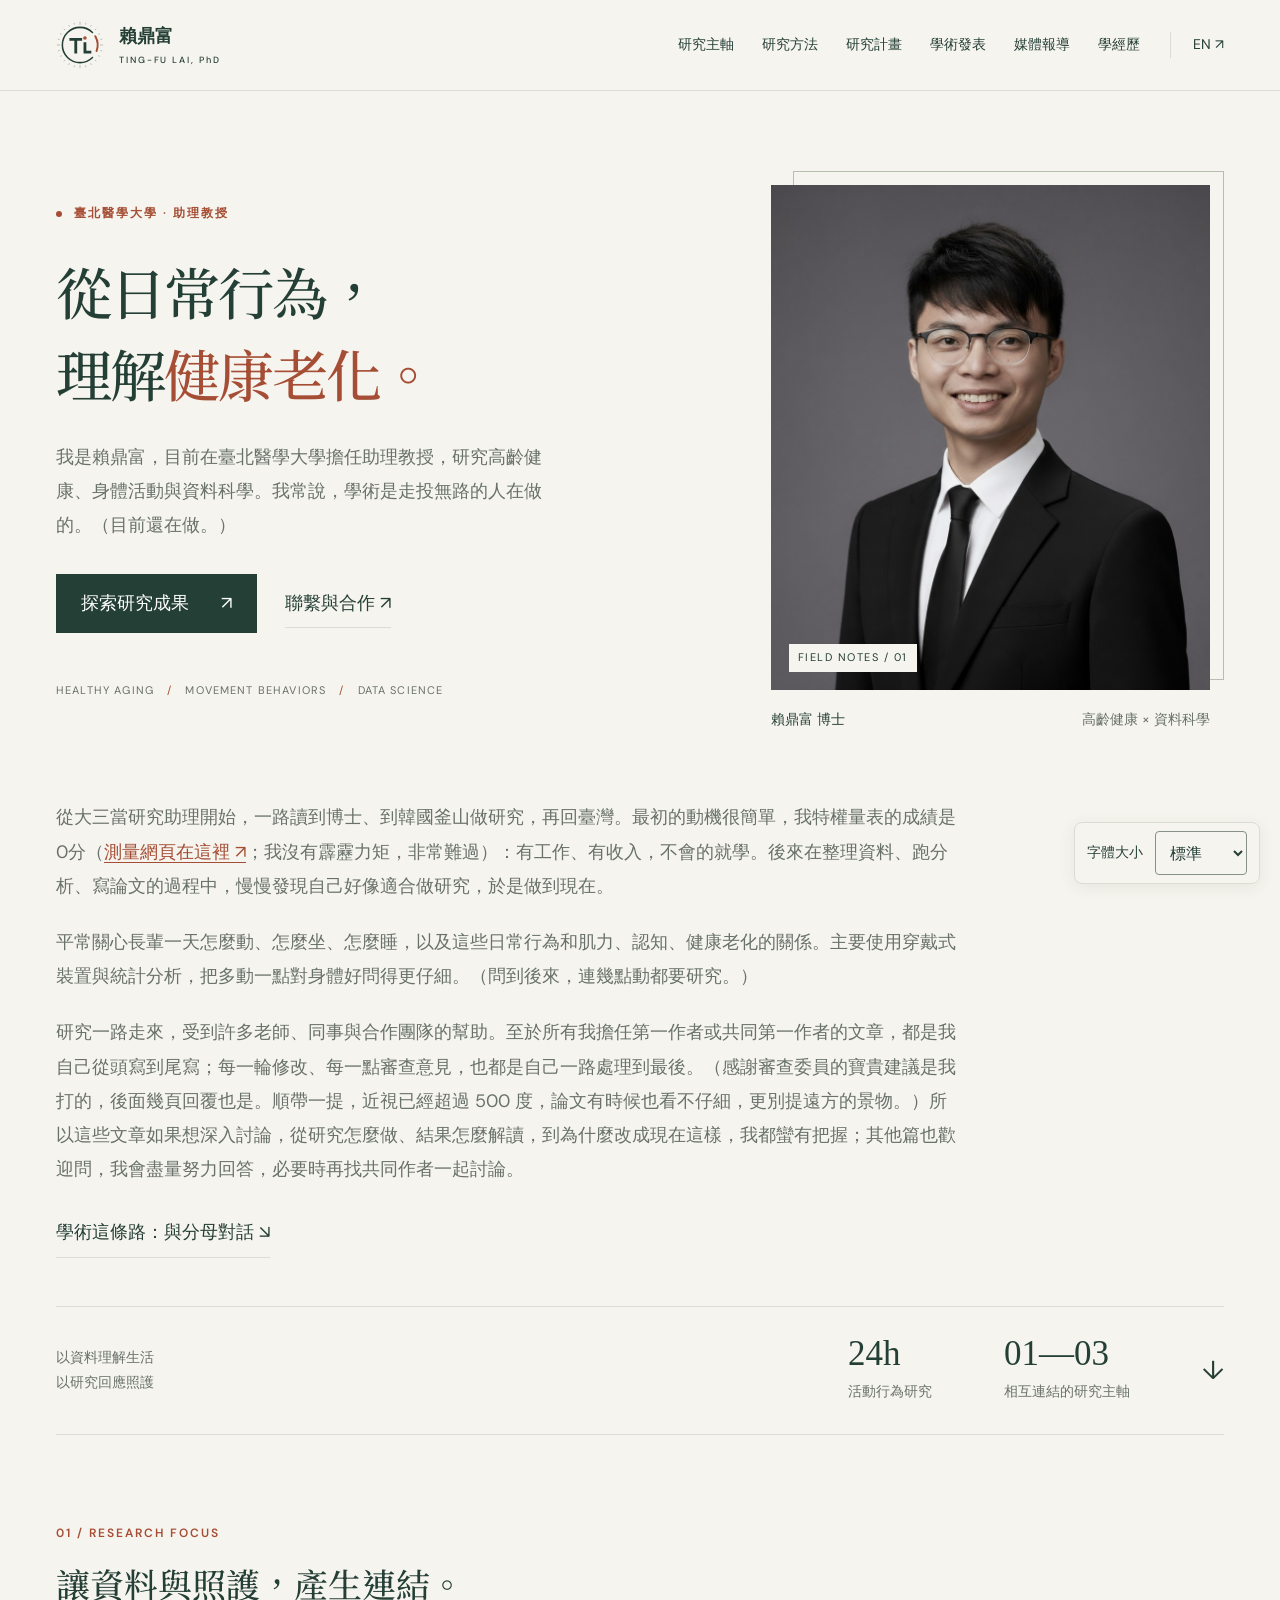
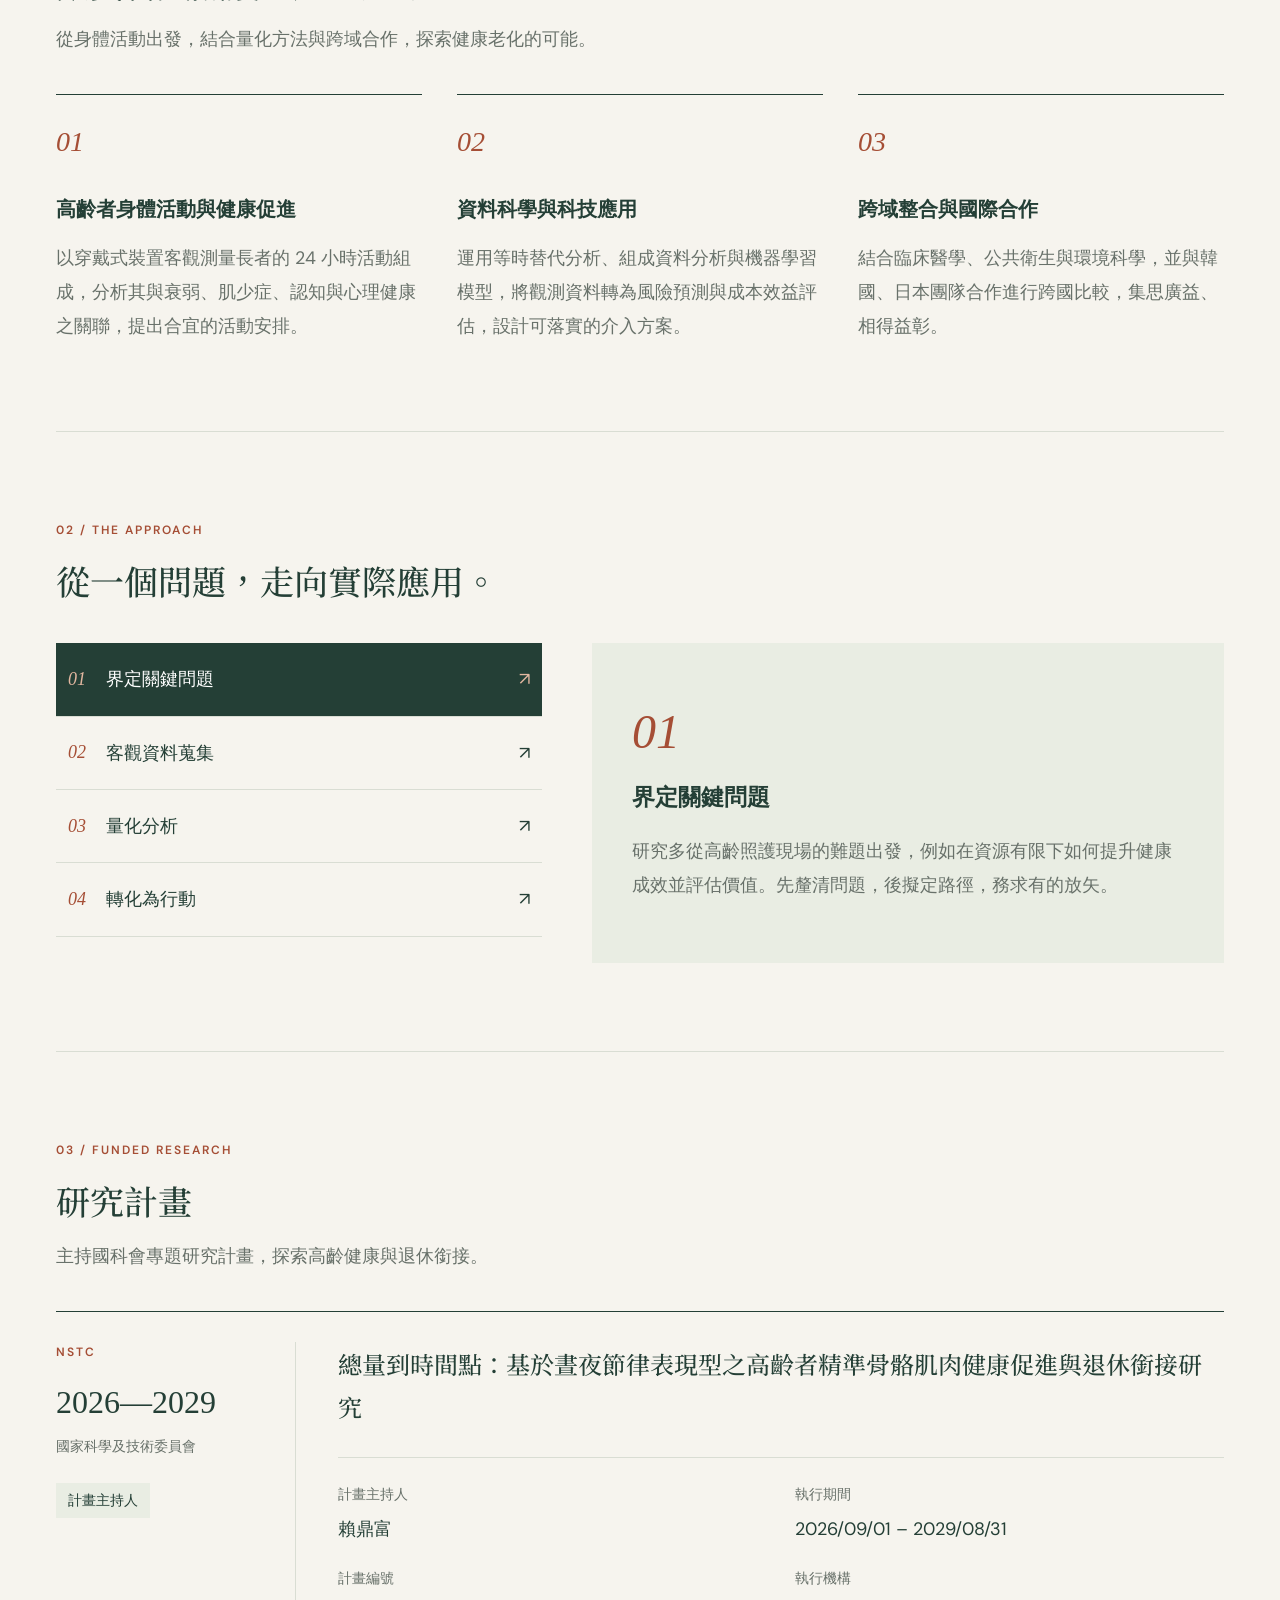
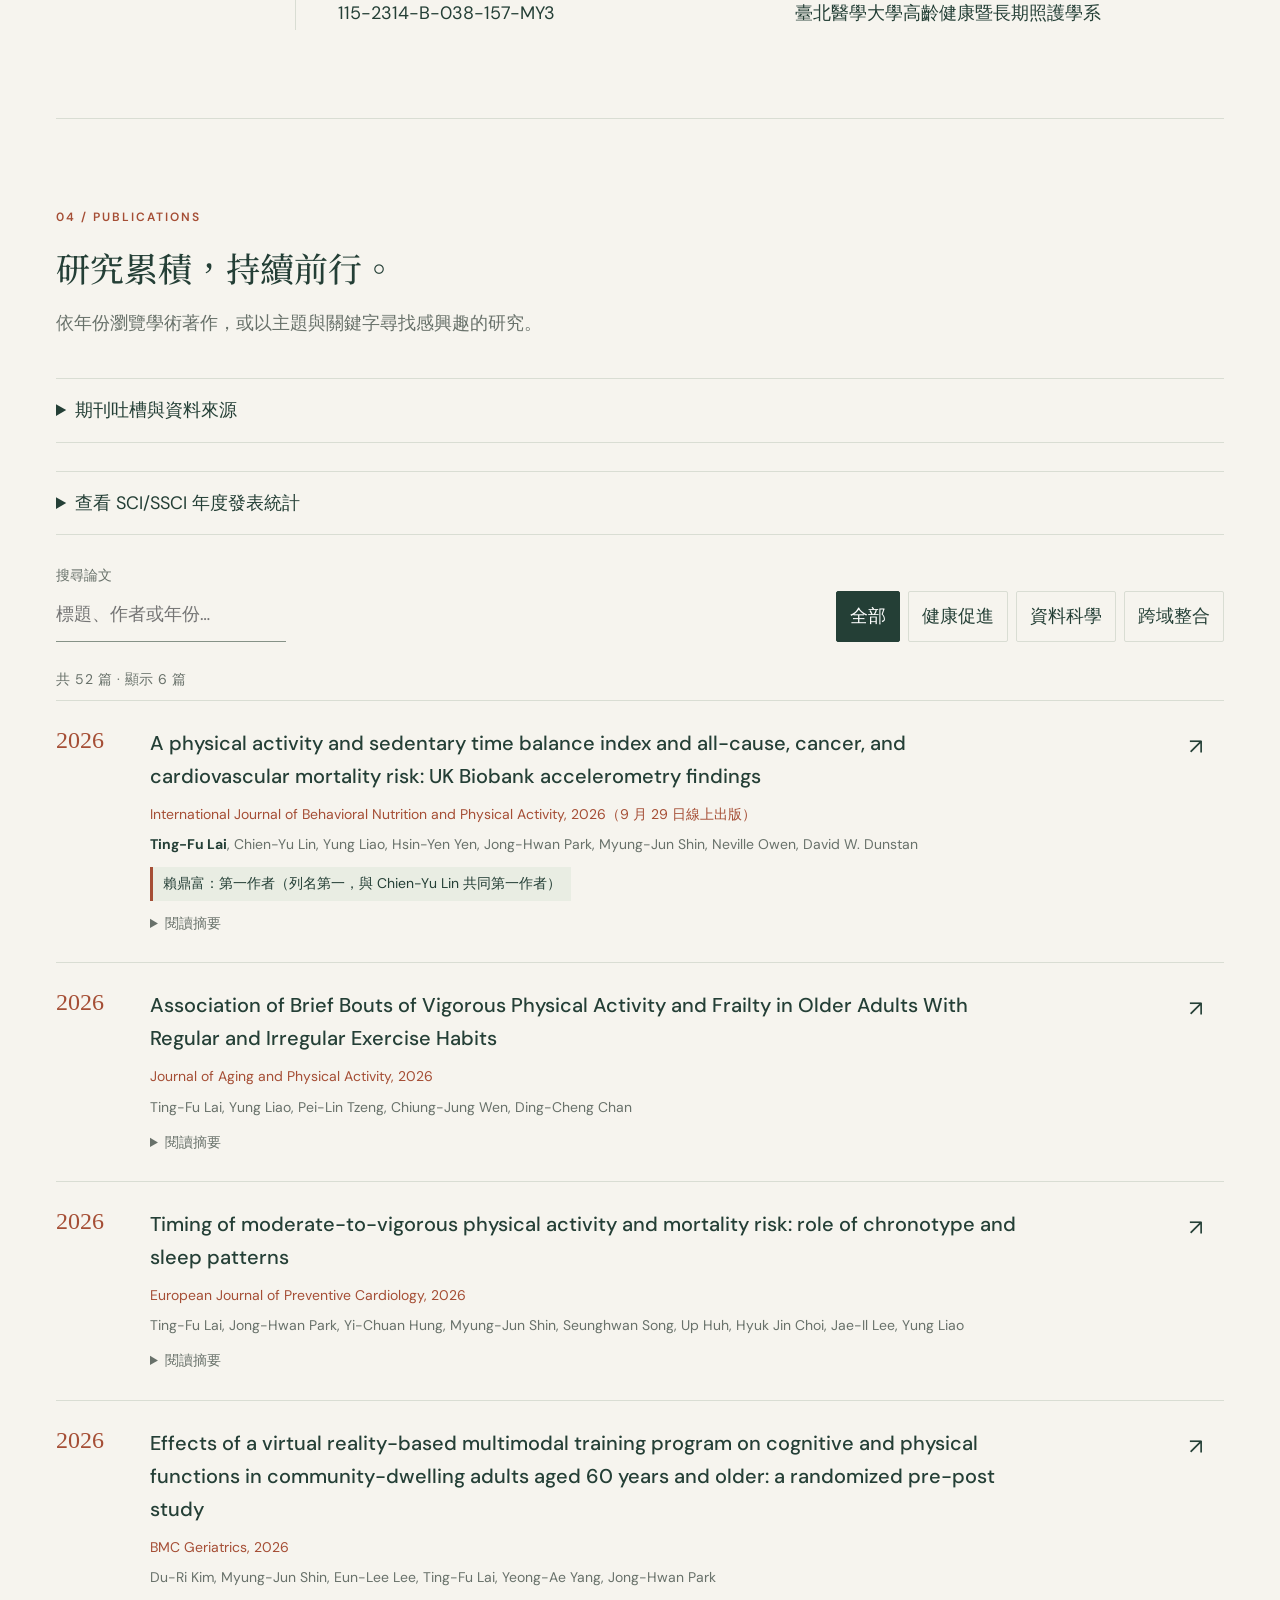
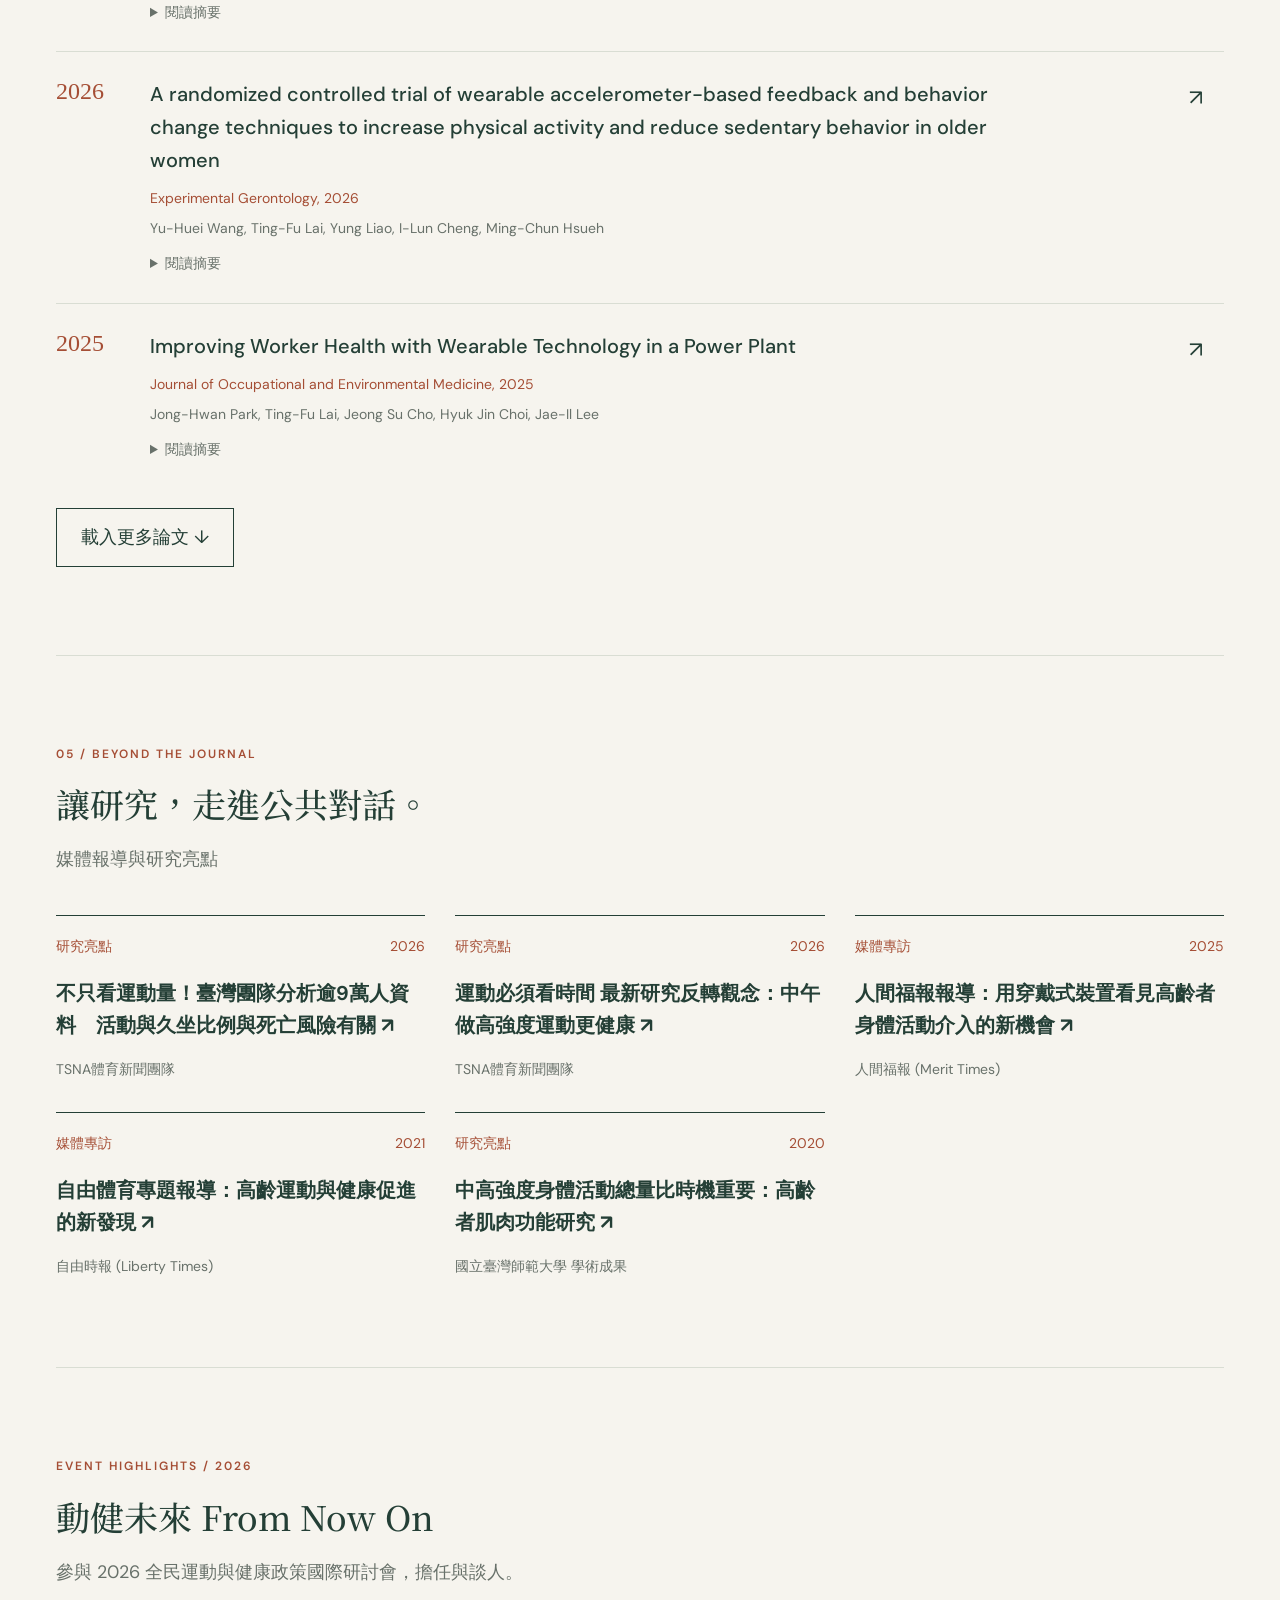
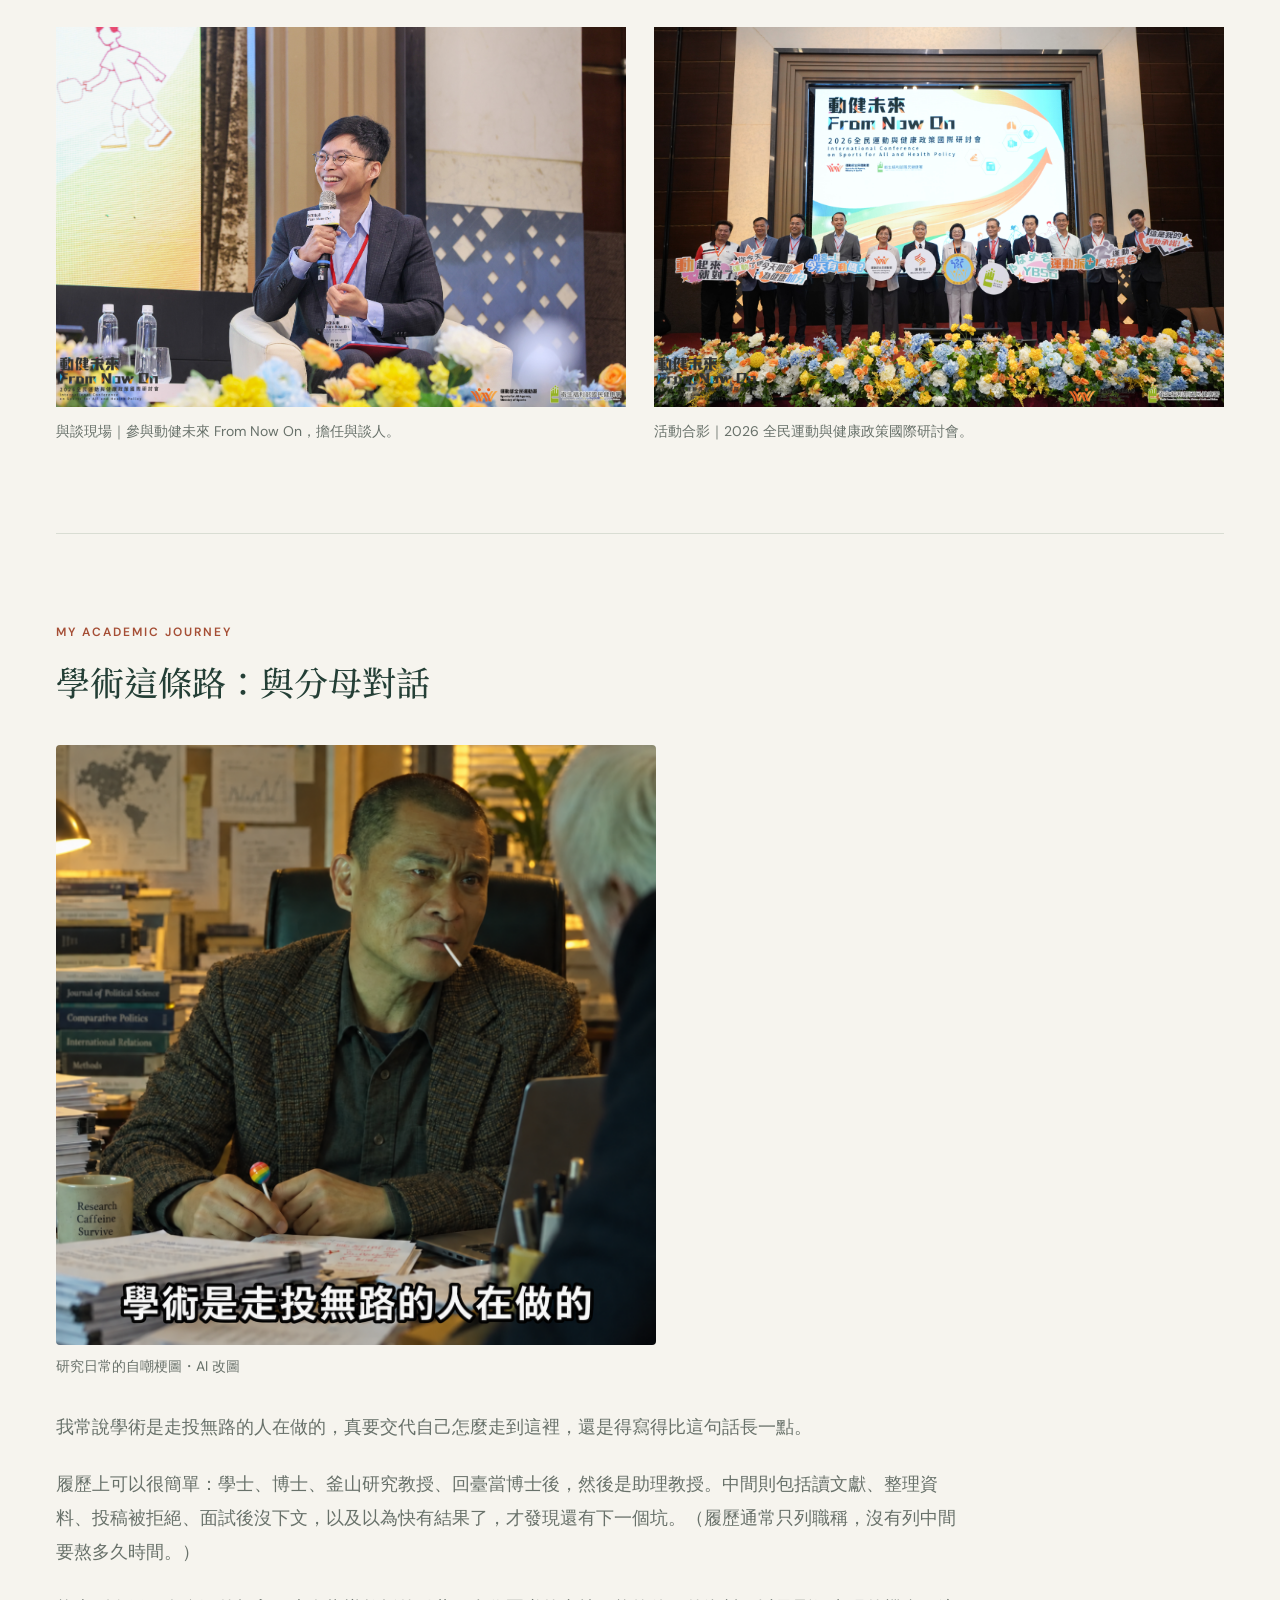
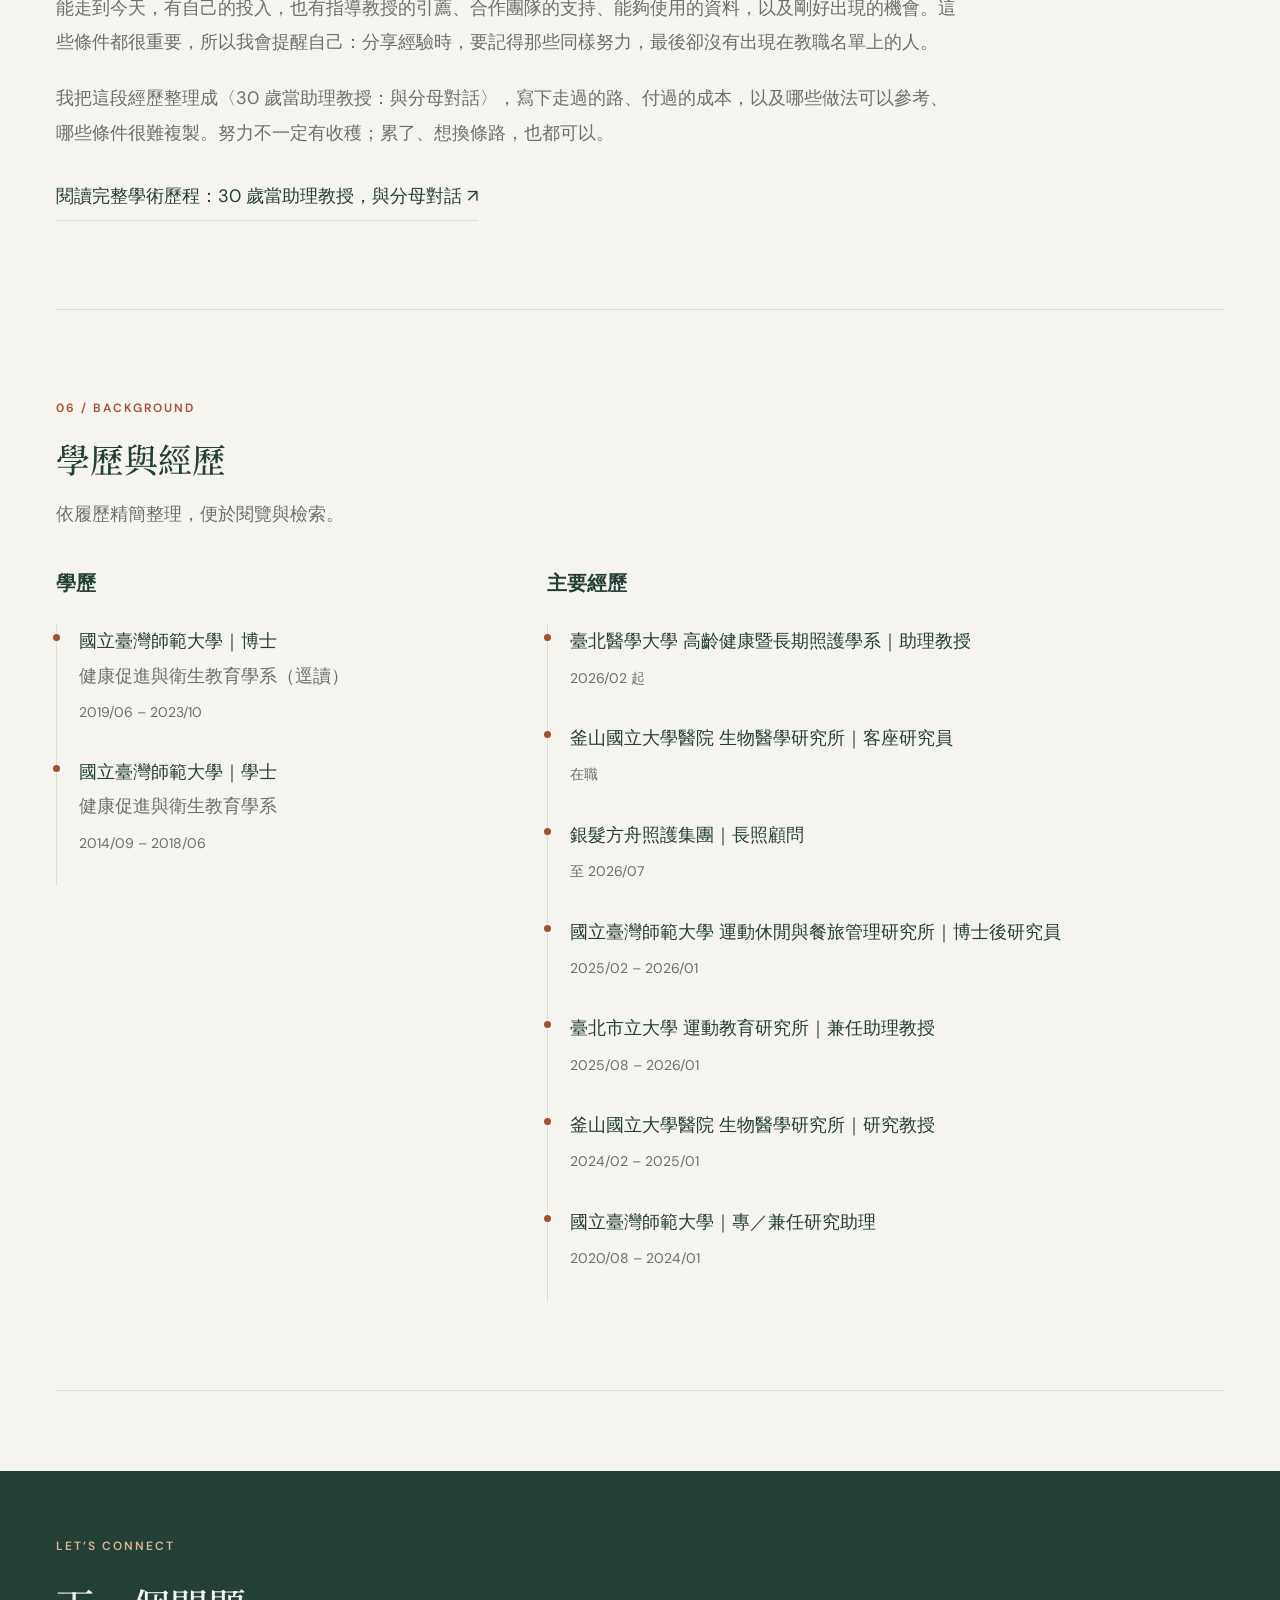
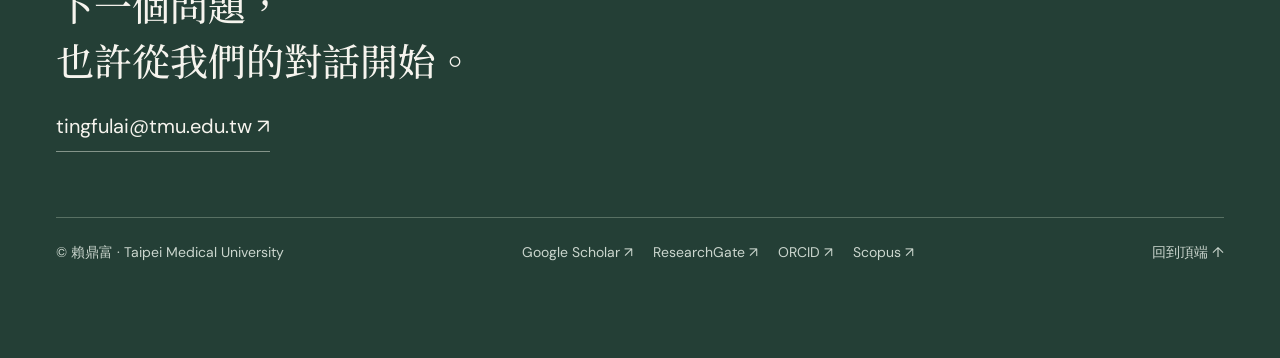
==== commit 2ce6f2ba: "Add TSNA coverage of activity-to-sedentary ratio research" ====
--- a/index.html
+++ b/index.html
@@ -501,7 +501,7 @@
       }
     };
 </script>
-<script src="assets/site.js?v=20261002-database-note" defer>
+<script src="assets/site.js?v=20261004-tsna-news" defer>
 </script>
 <aside class="reading-controls" aria-label="閱讀設定" hidden>
 <label for="reading-size">字體大小</label>
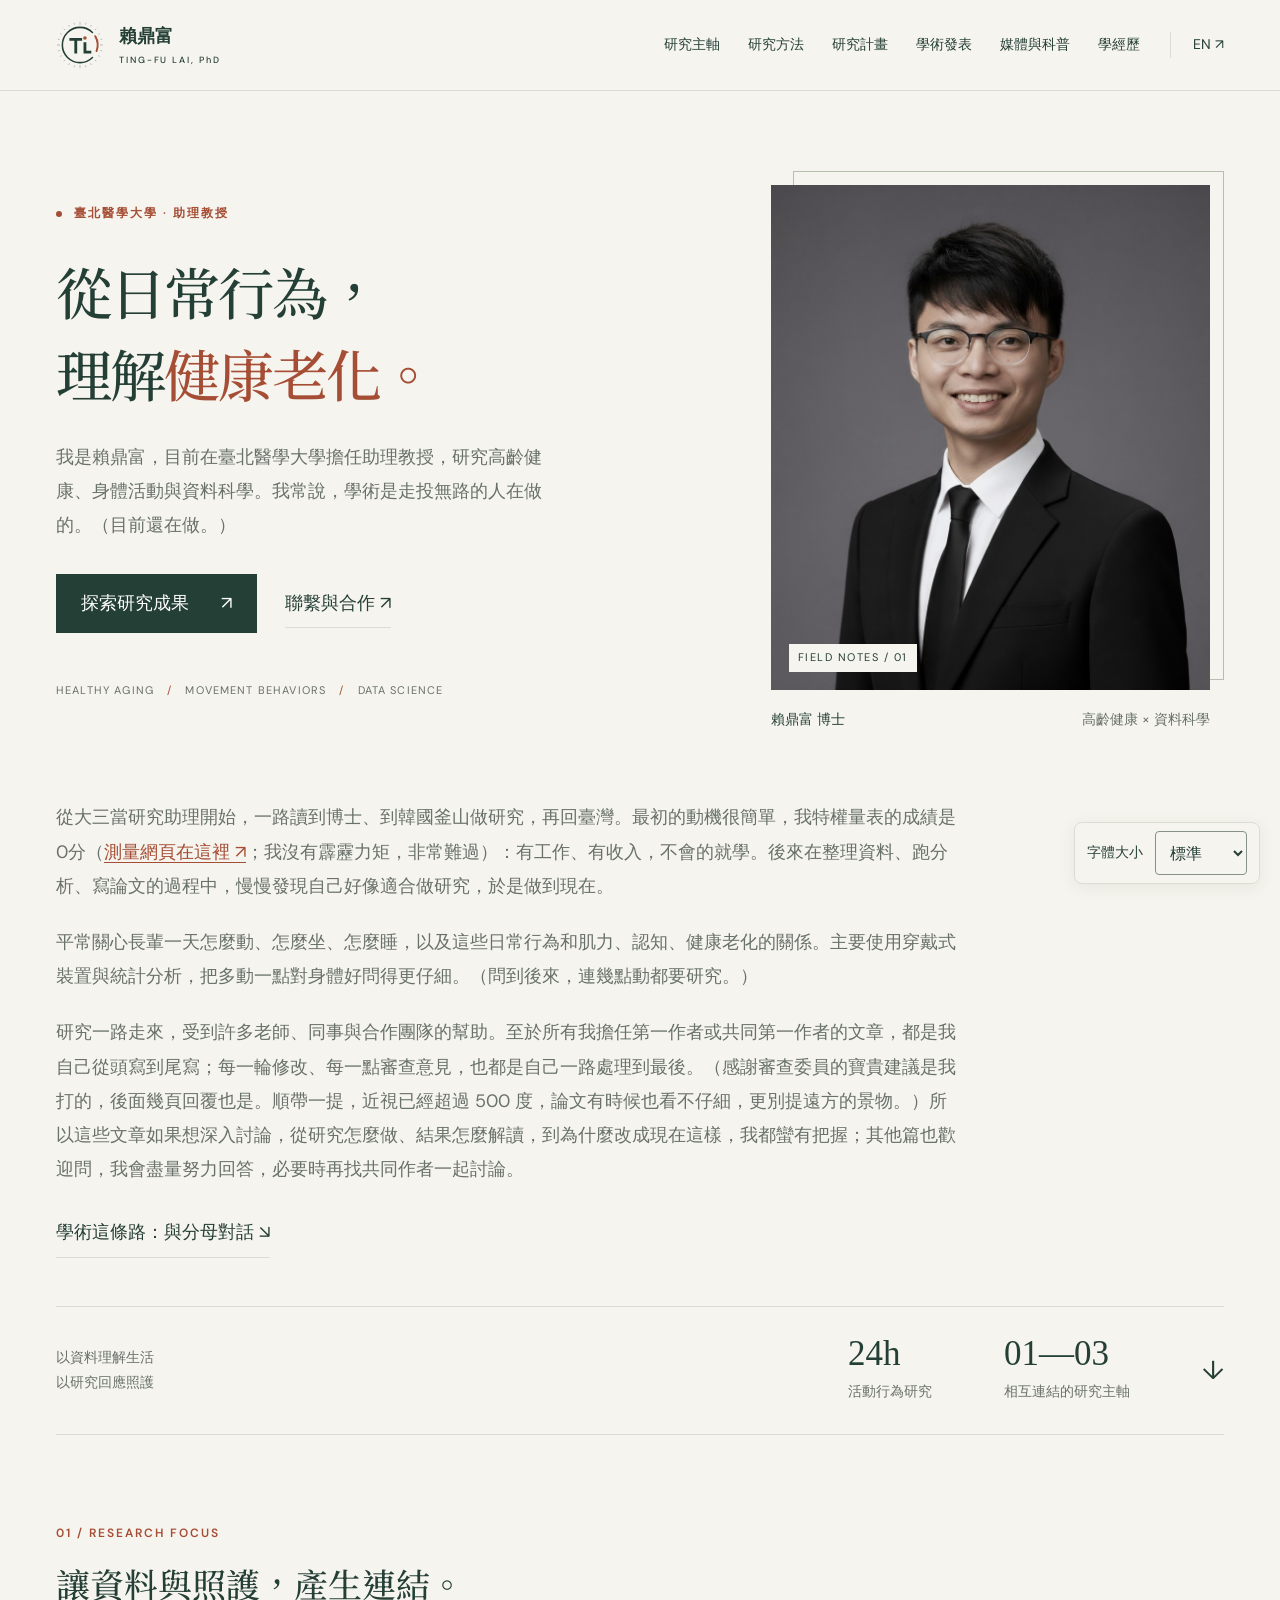
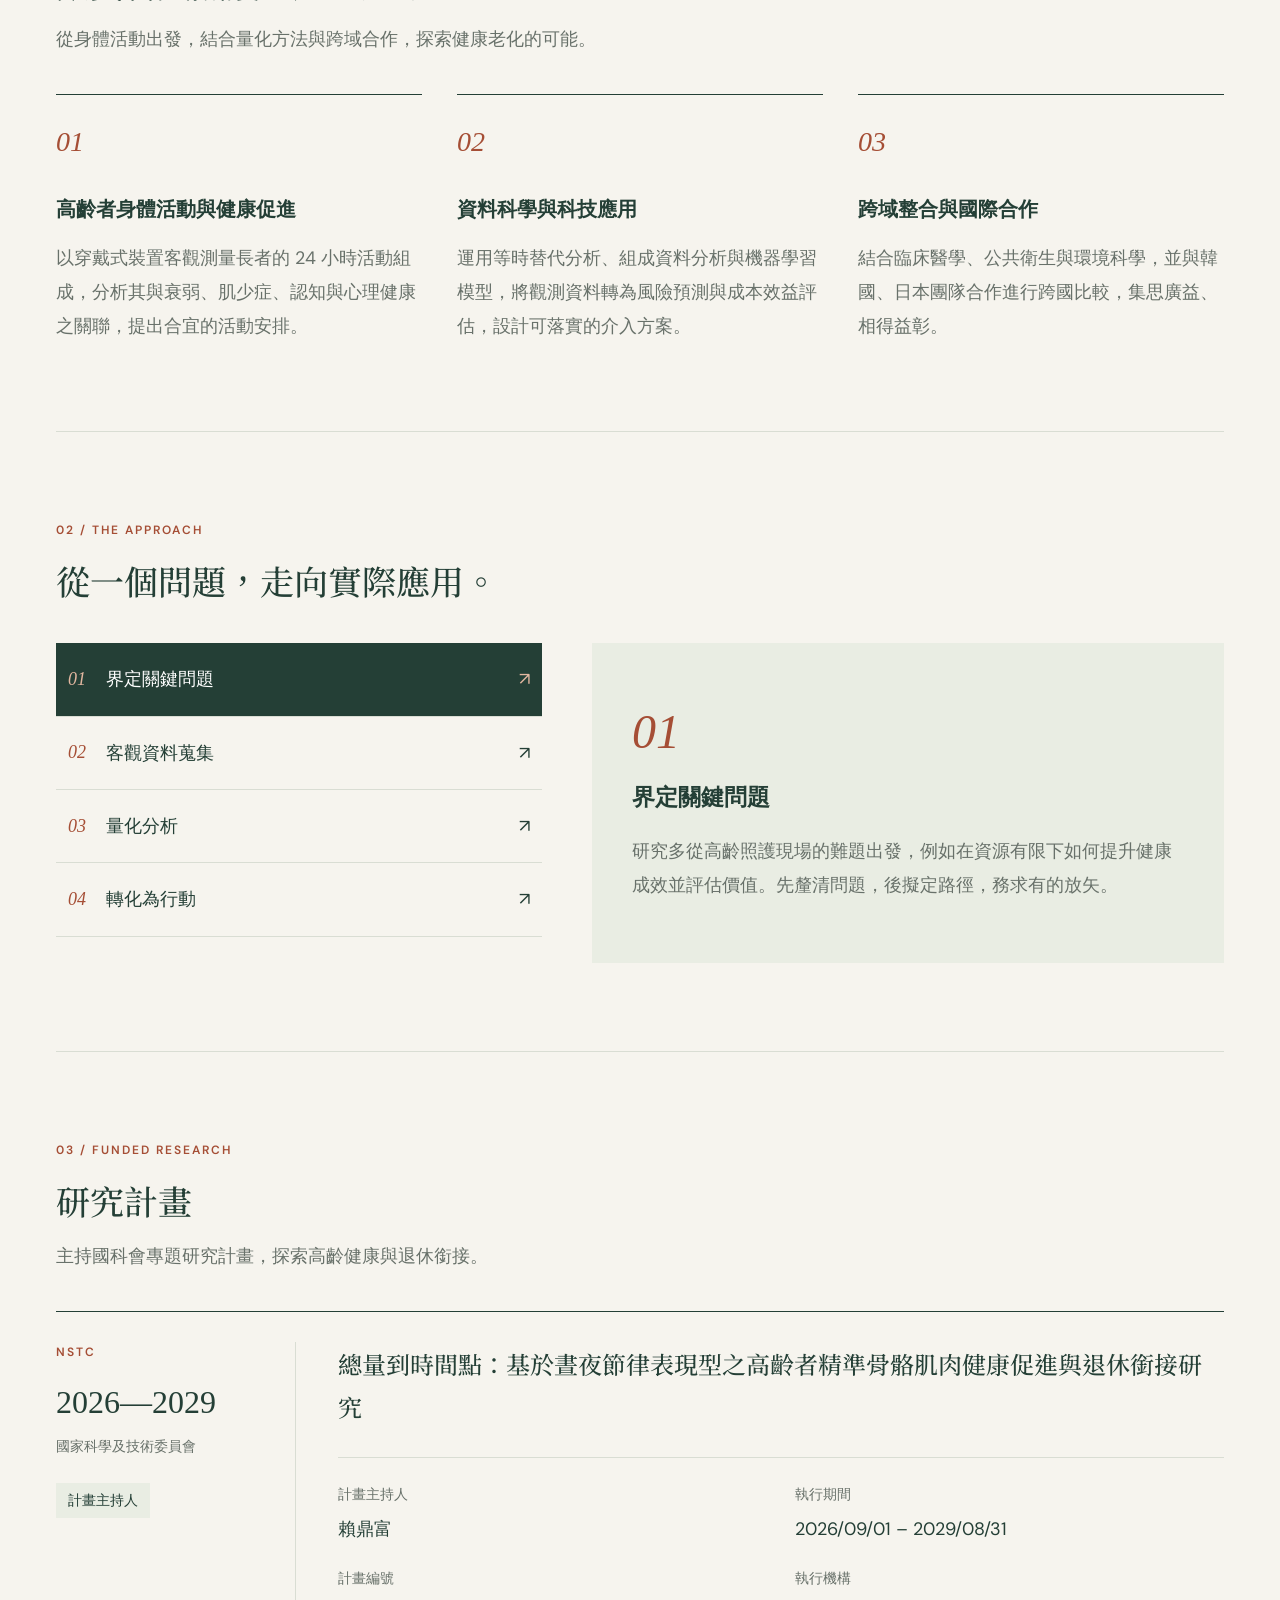
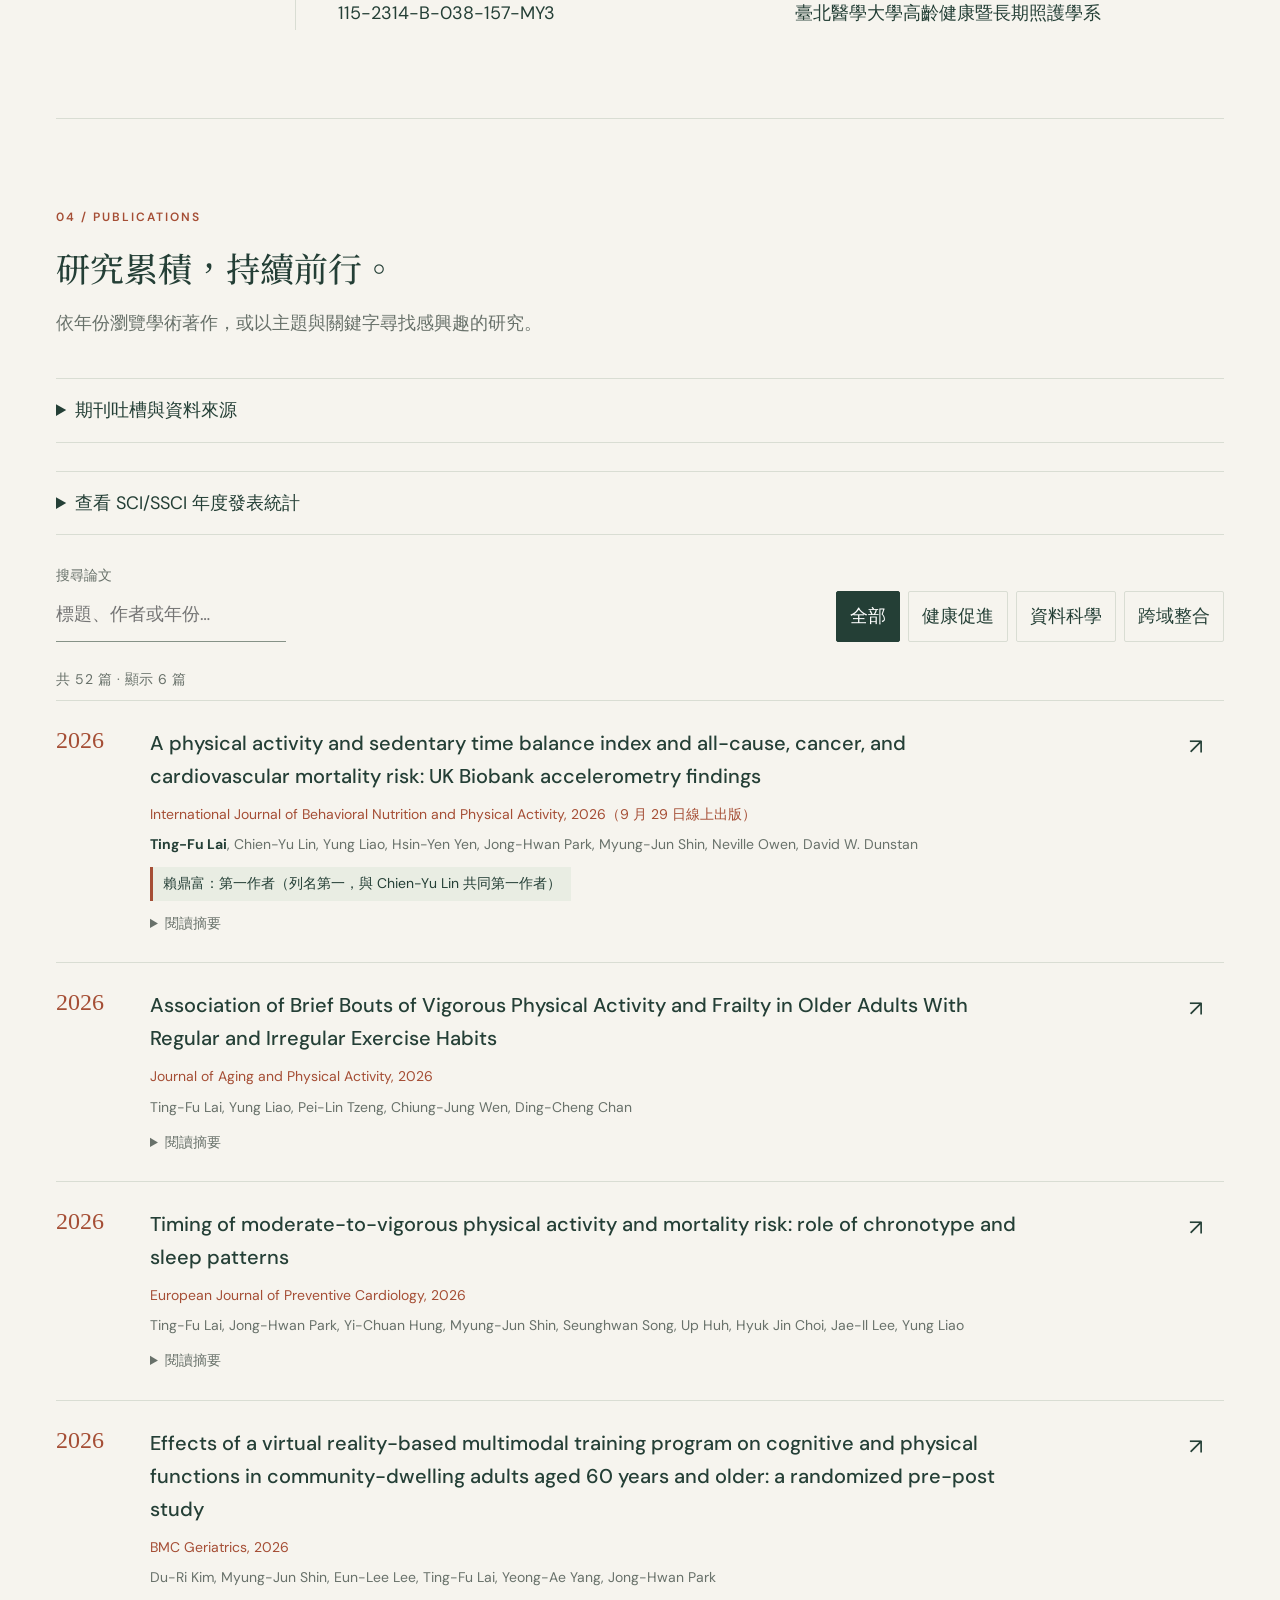
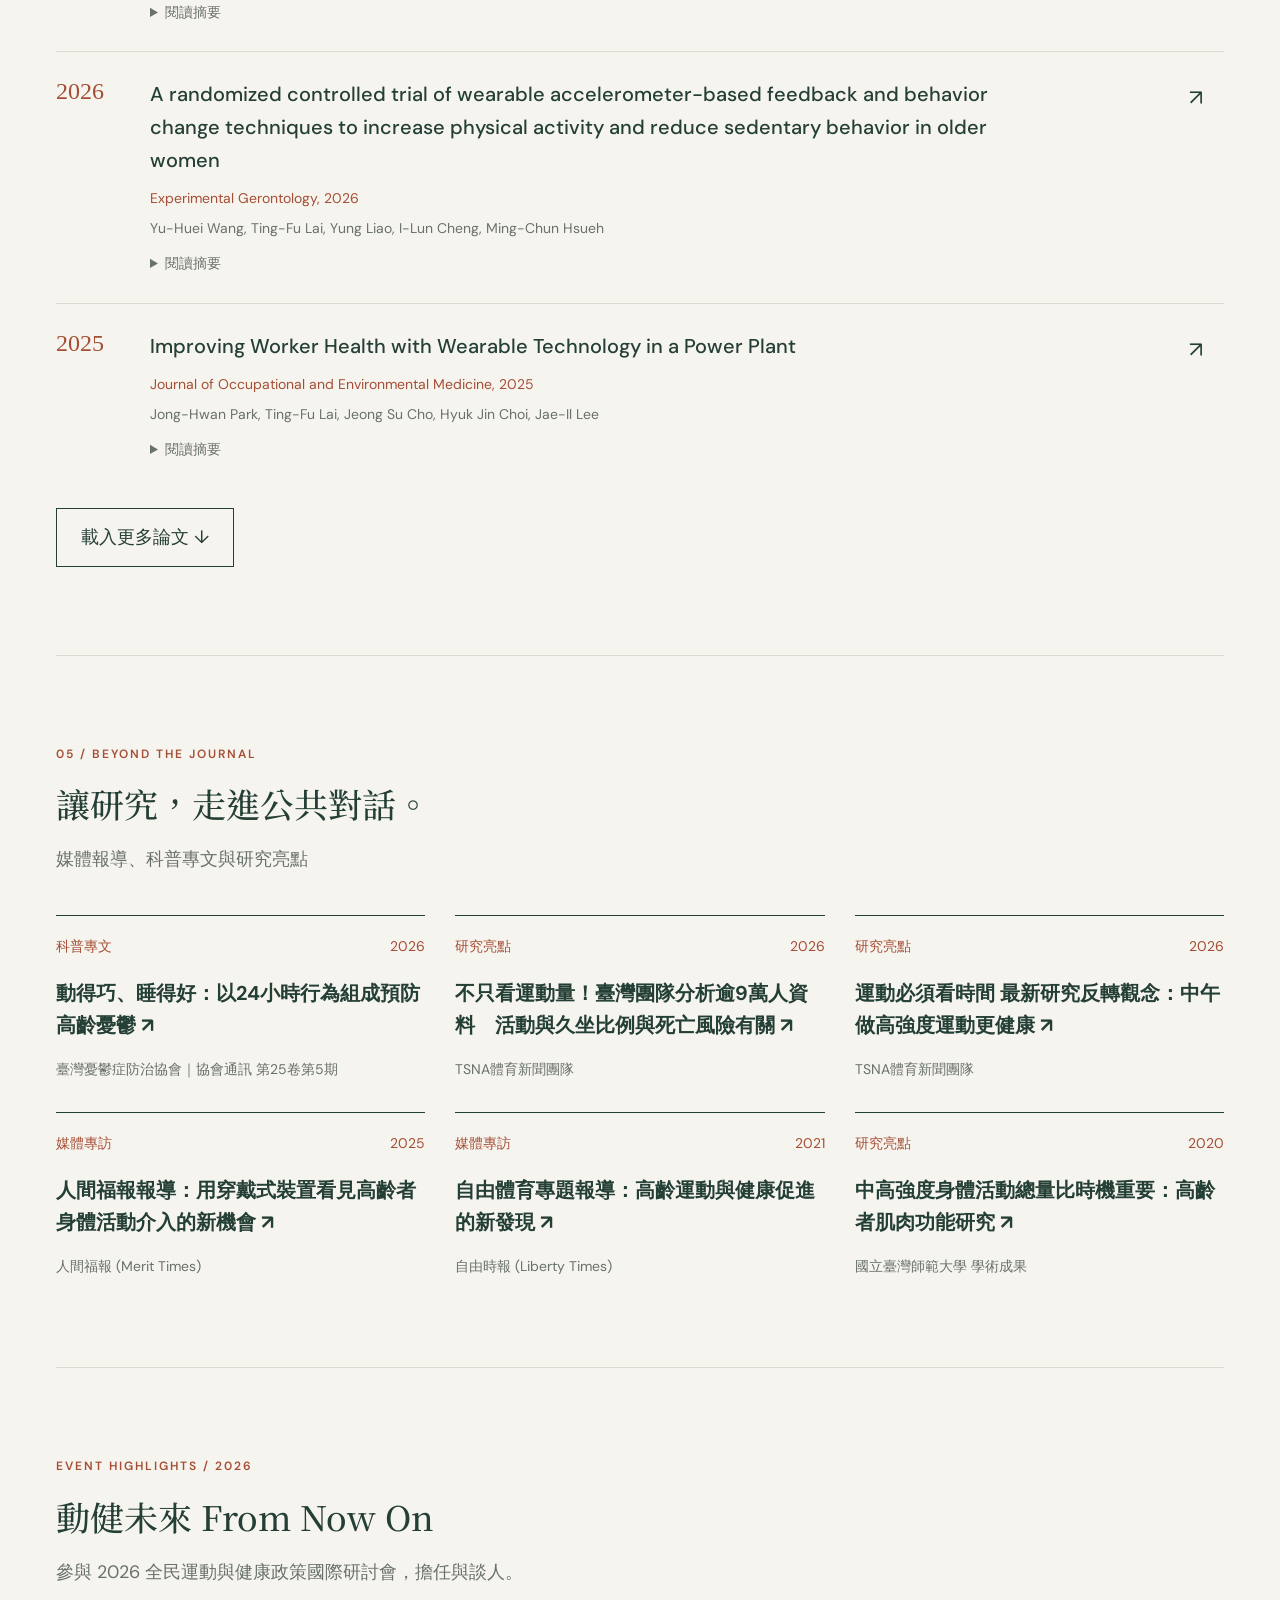
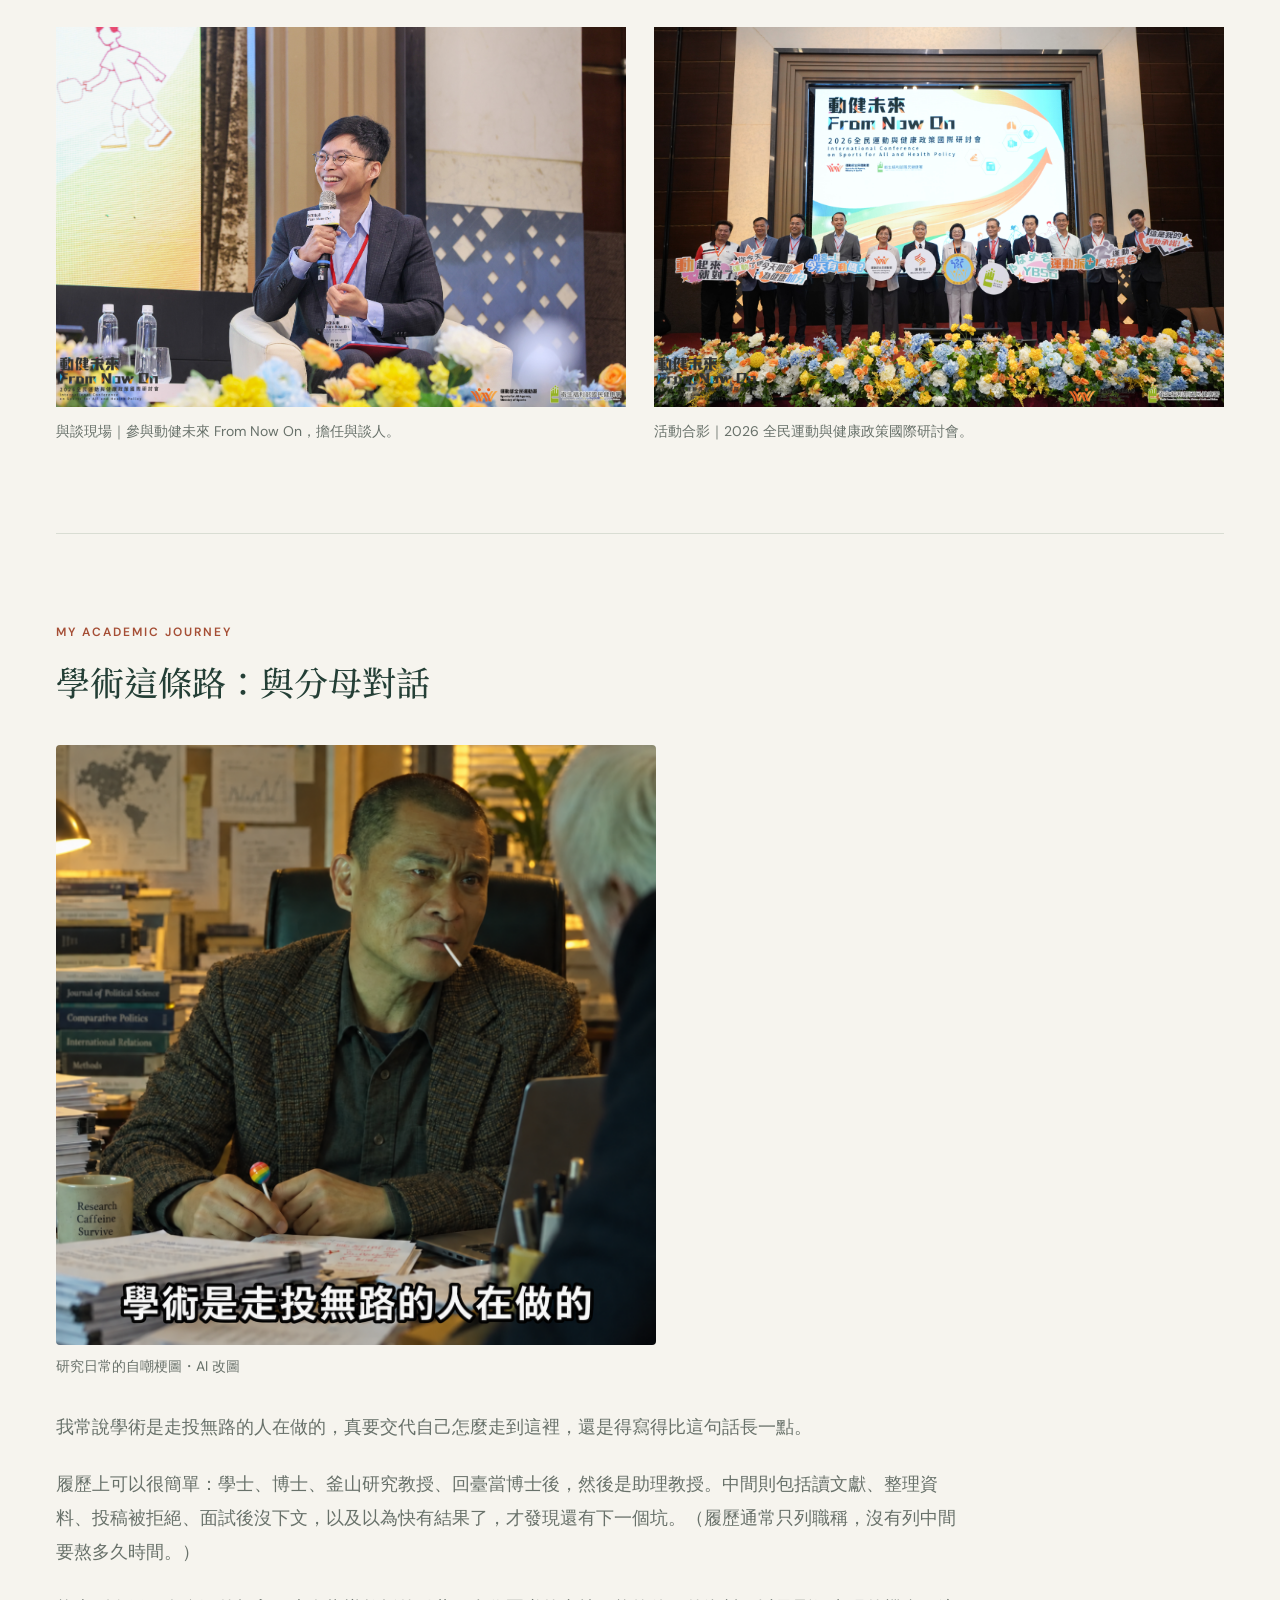
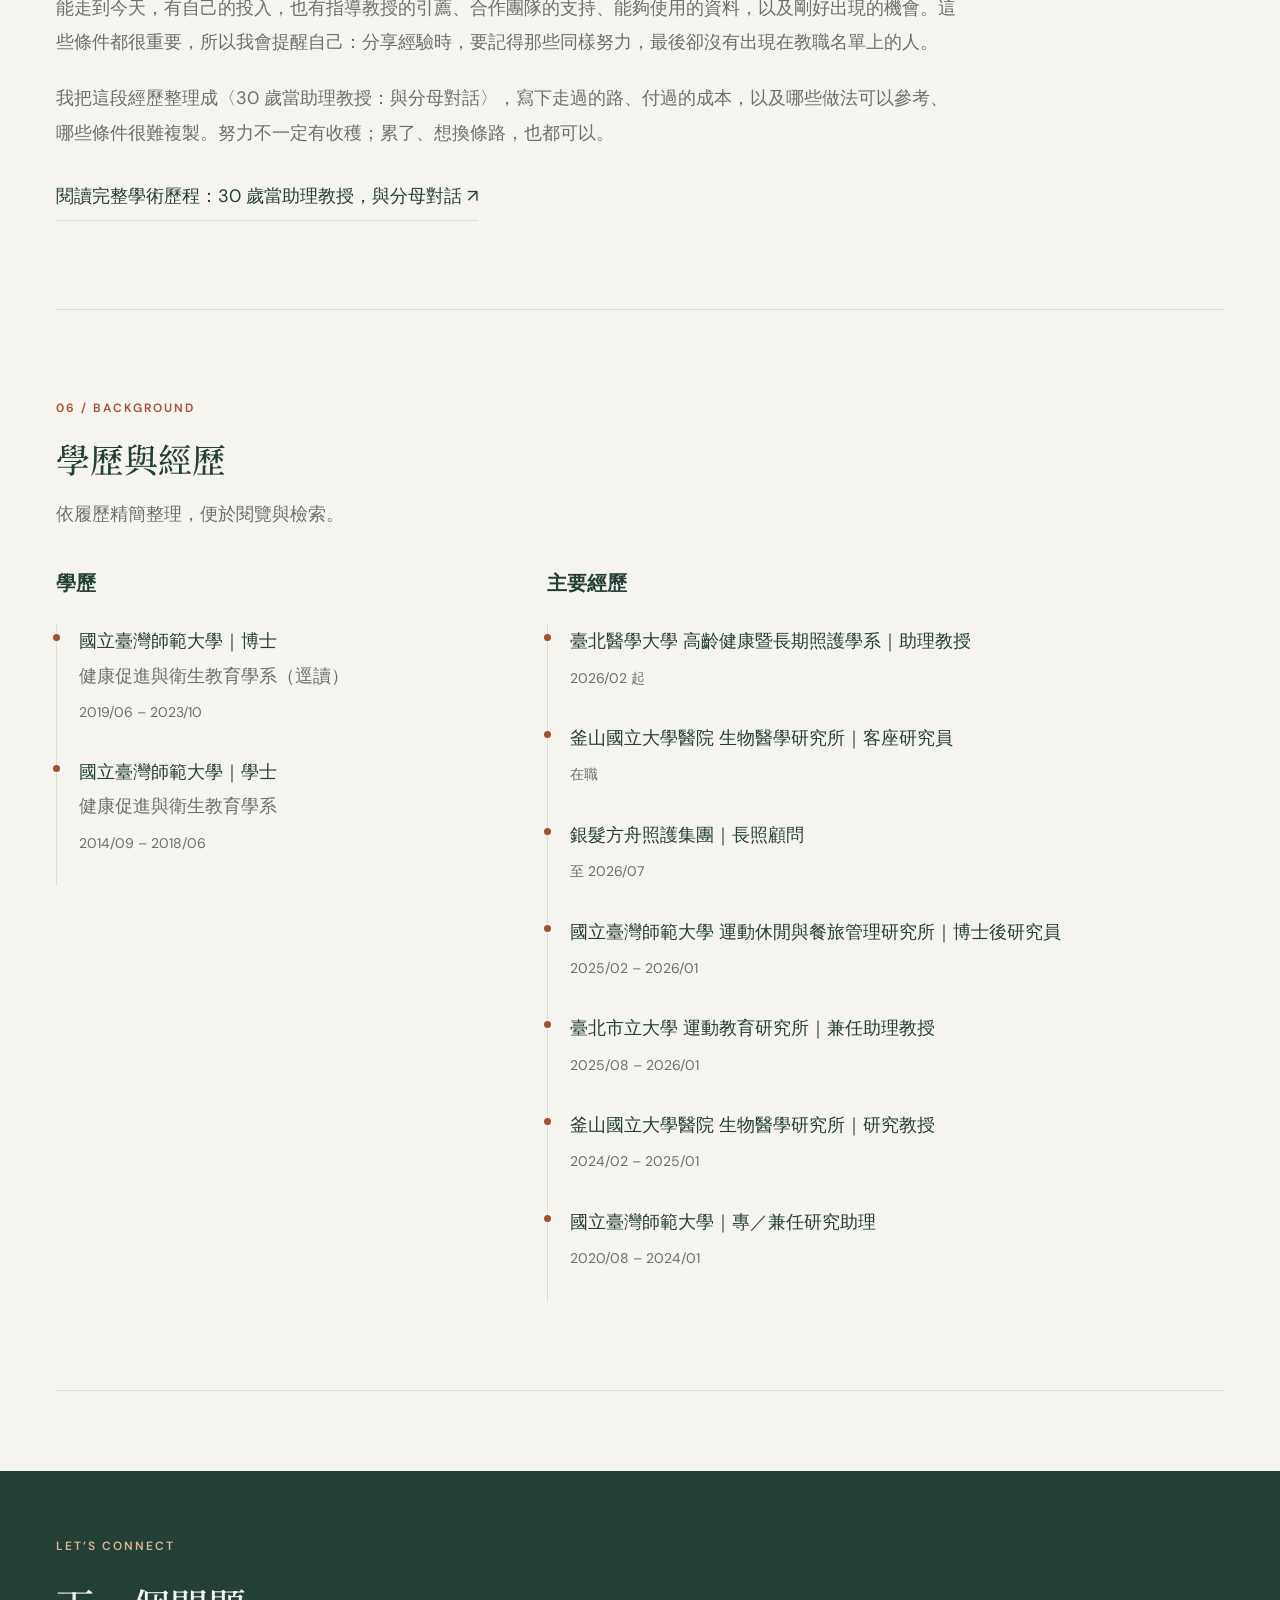
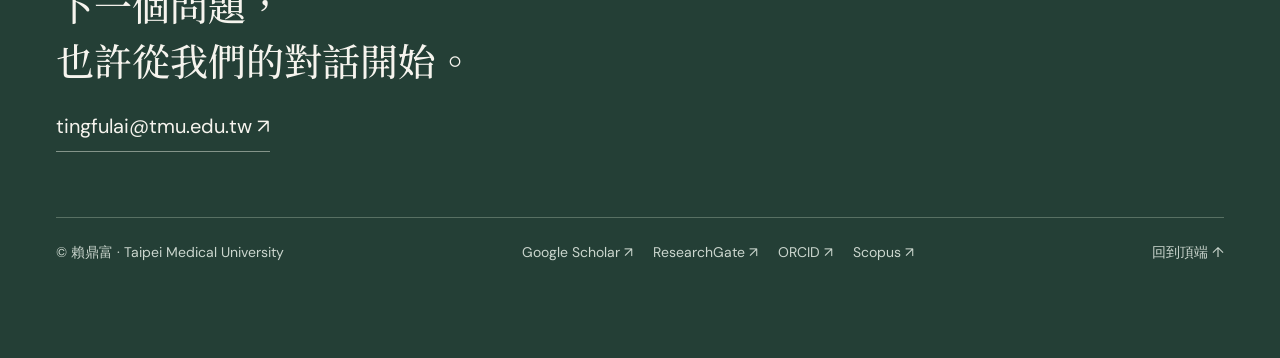
==== commit feb56bc7: "Add TAAD newsletter article to media and science outreach" ====
--- a/index.html
+++ b/index.html
@@ -140,11 +140,11 @@
 <header class="site-header">
 <nav class="wrap" aria-label="主導覽">
 <a class="brand" href="#about"><img class="brand-mark" src="assets/logo.svg" width="48" height="48" alt="" aria-hidden="true"><span>賴鼎富<small>TING-FU LAI, PhD</small></span></a>
-<div class="desktop-nav"><a href="#focus">研究主軸</a><a href="#methodology">研究方法</a><a href="#projects">研究計畫</a><a href="#publications">學術發表</a><a href="#news">媒體報導</a><a href="#cv">學經歷</a>
+<div class="desktop-nav"><a href="#focus">研究主軸</a><a href="#methodology">研究方法</a><a href="#projects">研究計畫</a><a href="#publications">學術發表</a><a href="#news">媒體與科普</a><a href="#cv">學經歷</a>
 </div><a class="language" href="en/" lang="en">EN ↗</a>
 <button class="menu-toggle" aria-expanded="false" aria-controls="mobile-menu">選單 <span aria-hidden="true">☰</span></button>
 </nav>
-<div id="mobile-menu" class="mobile-menu wrap" hidden><a href="#focus">研究主軸</a><a href="#methodology">研究方法</a><a href="#projects">研究計畫</a><a href="#publications">學術發表</a><a href="#news">媒體報導</a><a href="#cv">學經歷</a>
+<div id="mobile-menu" class="mobile-menu wrap" hidden><a href="#focus">研究主軸</a><a href="#methodology">研究方法</a><a href="#projects">研究計畫</a><a href="#publications">學術發表</a><a href="#news">媒體與科普</a><a href="#cv">學經歷</a>
 </div>
 </header>
 <main id="main" class="wrap">
@@ -279,7 +279,7 @@
 </p>
 <h2>讓研究，走進公共對話。
 </h2>
-<p>媒體報導與研究亮點
+<p>媒體報導、科普專文與研究亮點
 </p>
 </div>
 <div id="news-grid" class="news-grid">
@@ -501,7 +501,7 @@
       }
     };
 </script>
-<script src="assets/site.js?v=20261004-tsna-news" defer>
+<script src="assets/site.js?v=20261023-taad-article" defer>
 </script>
 <aside class="reading-controls" aria-label="閱讀設定" hidden>
 <label for="reading-size">字體大小</label>
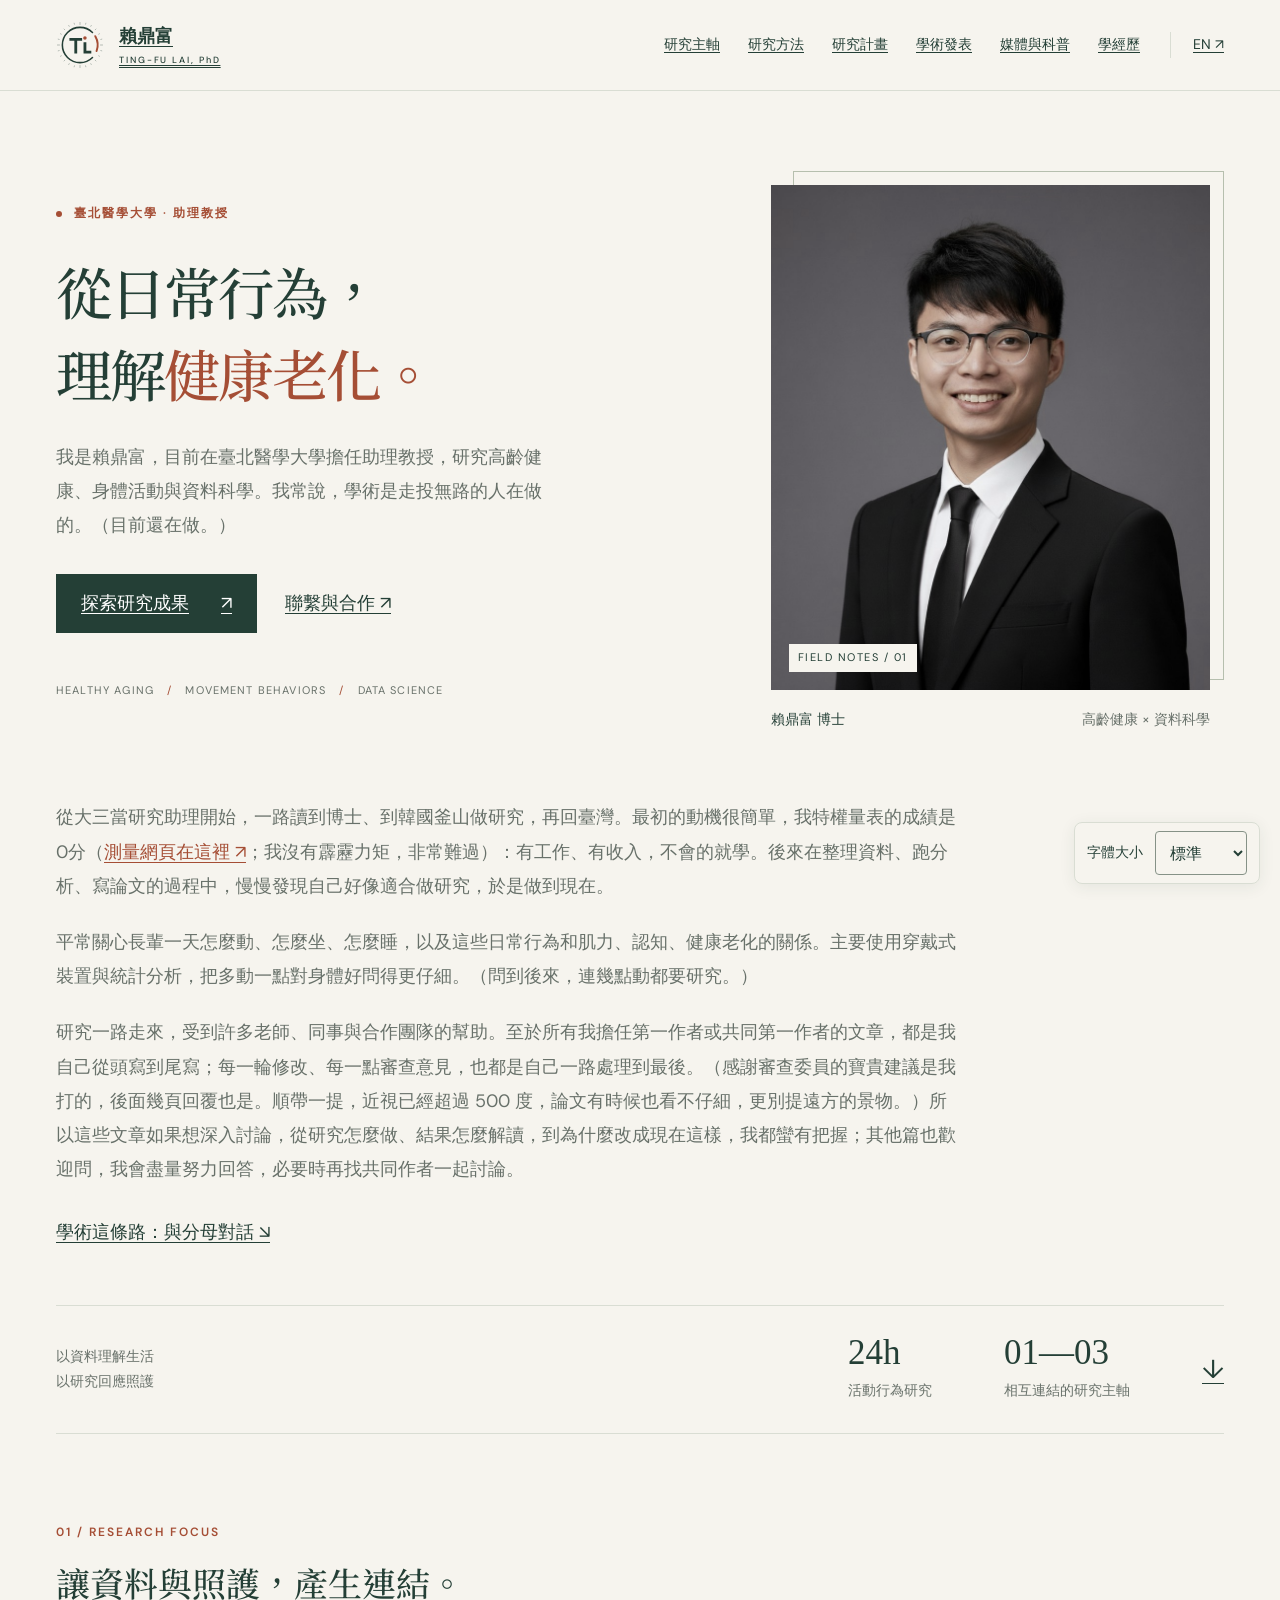
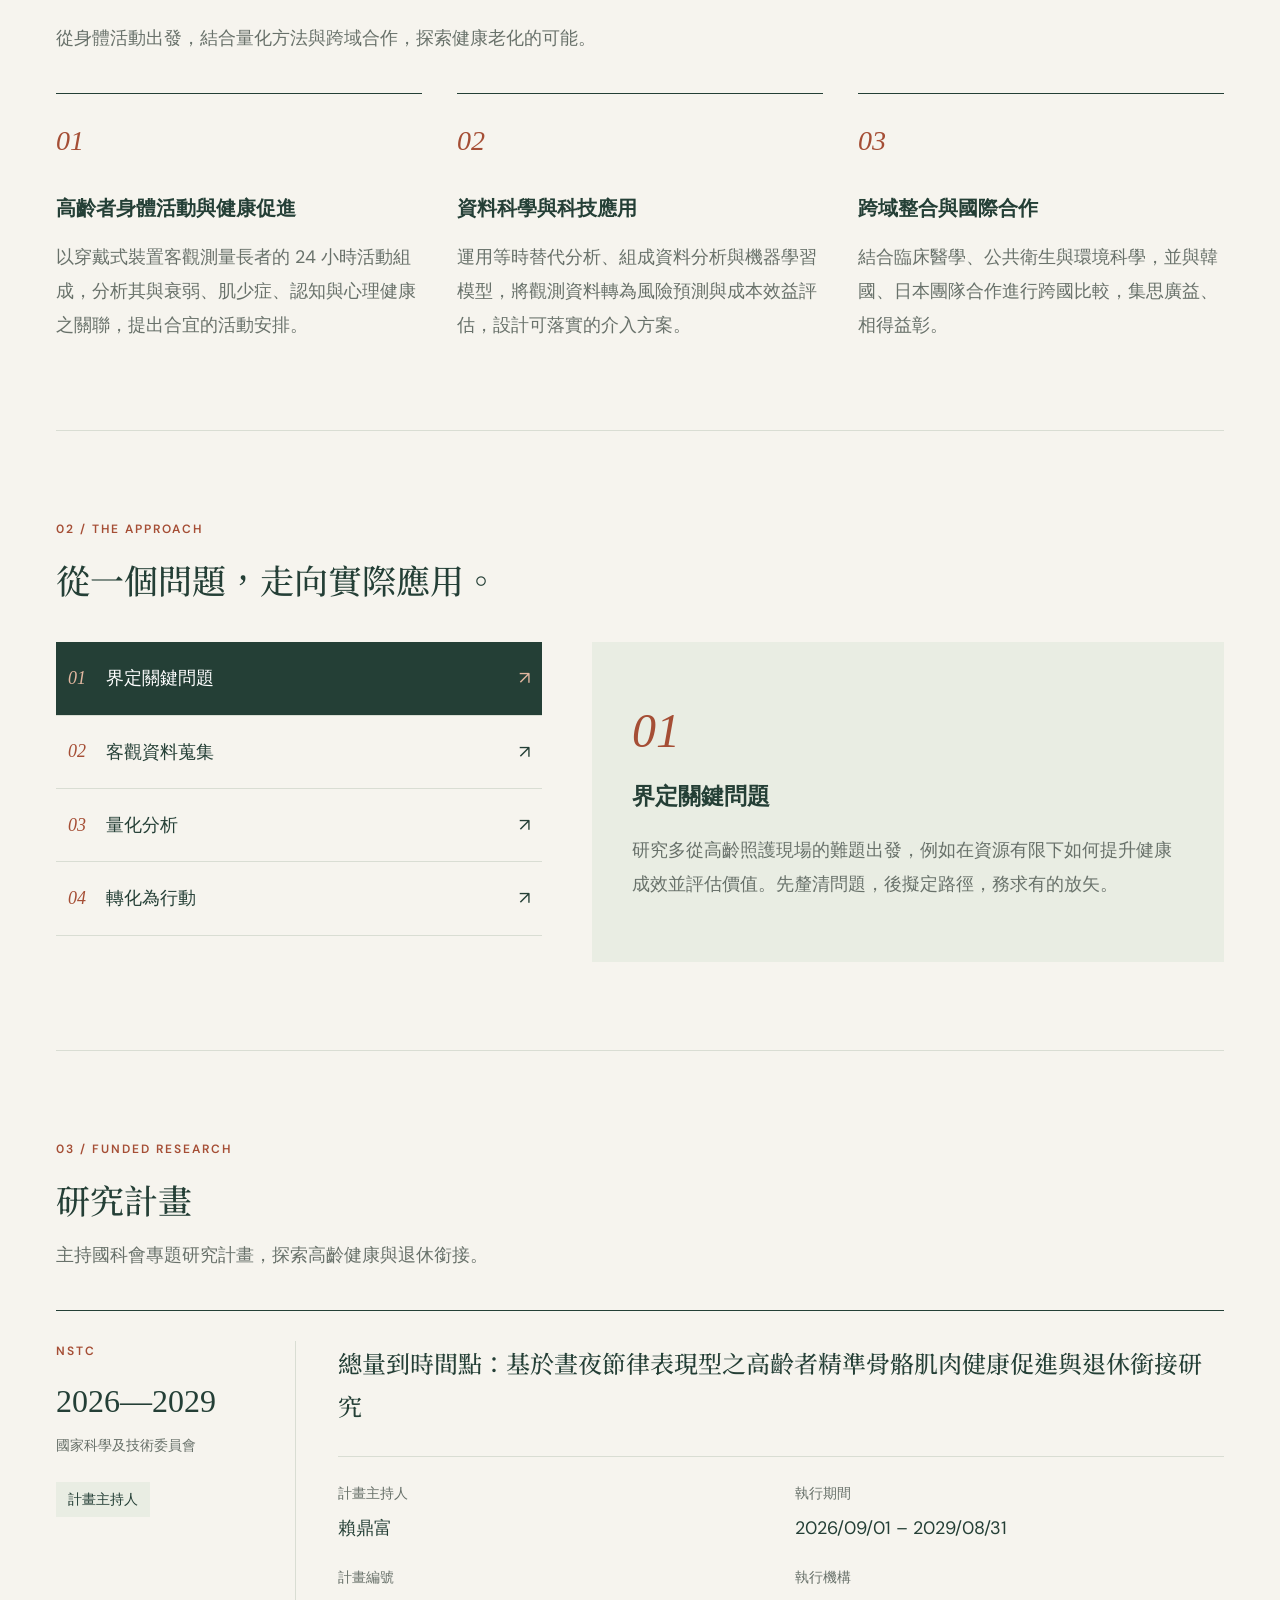
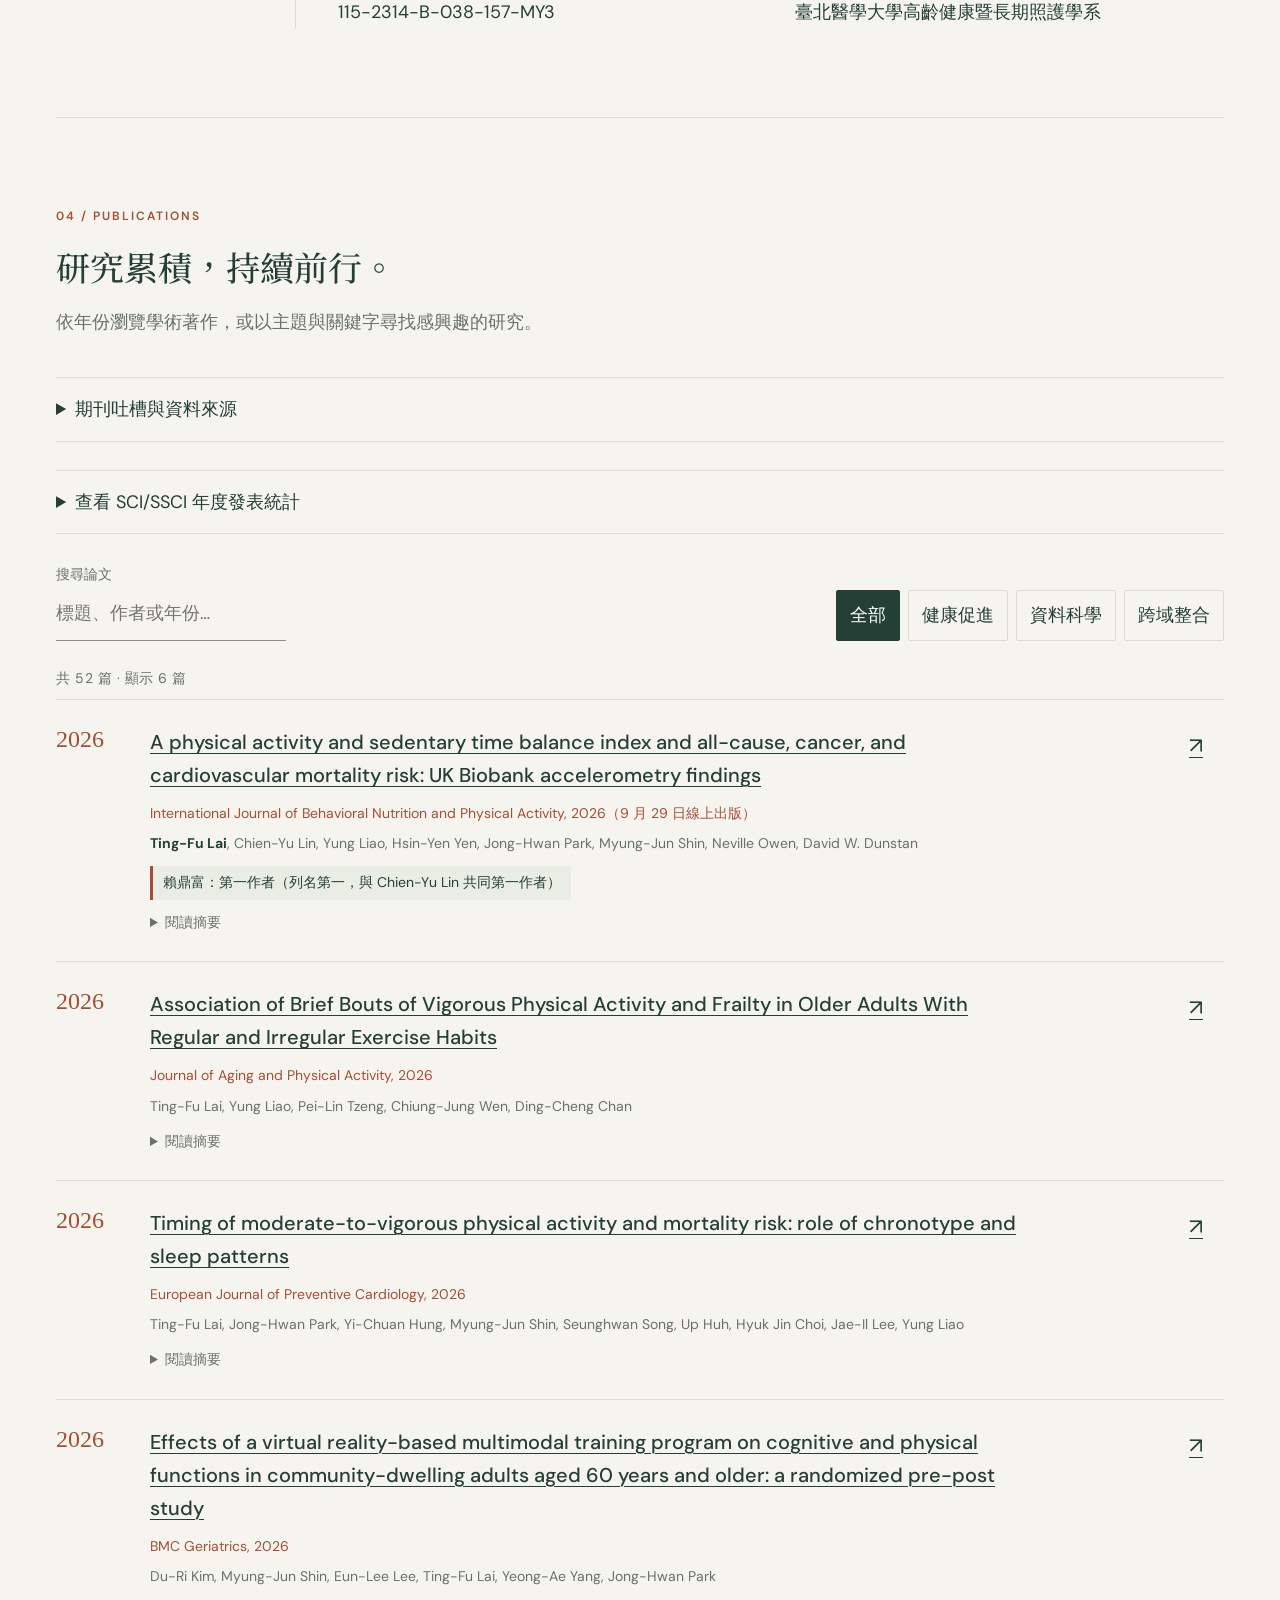
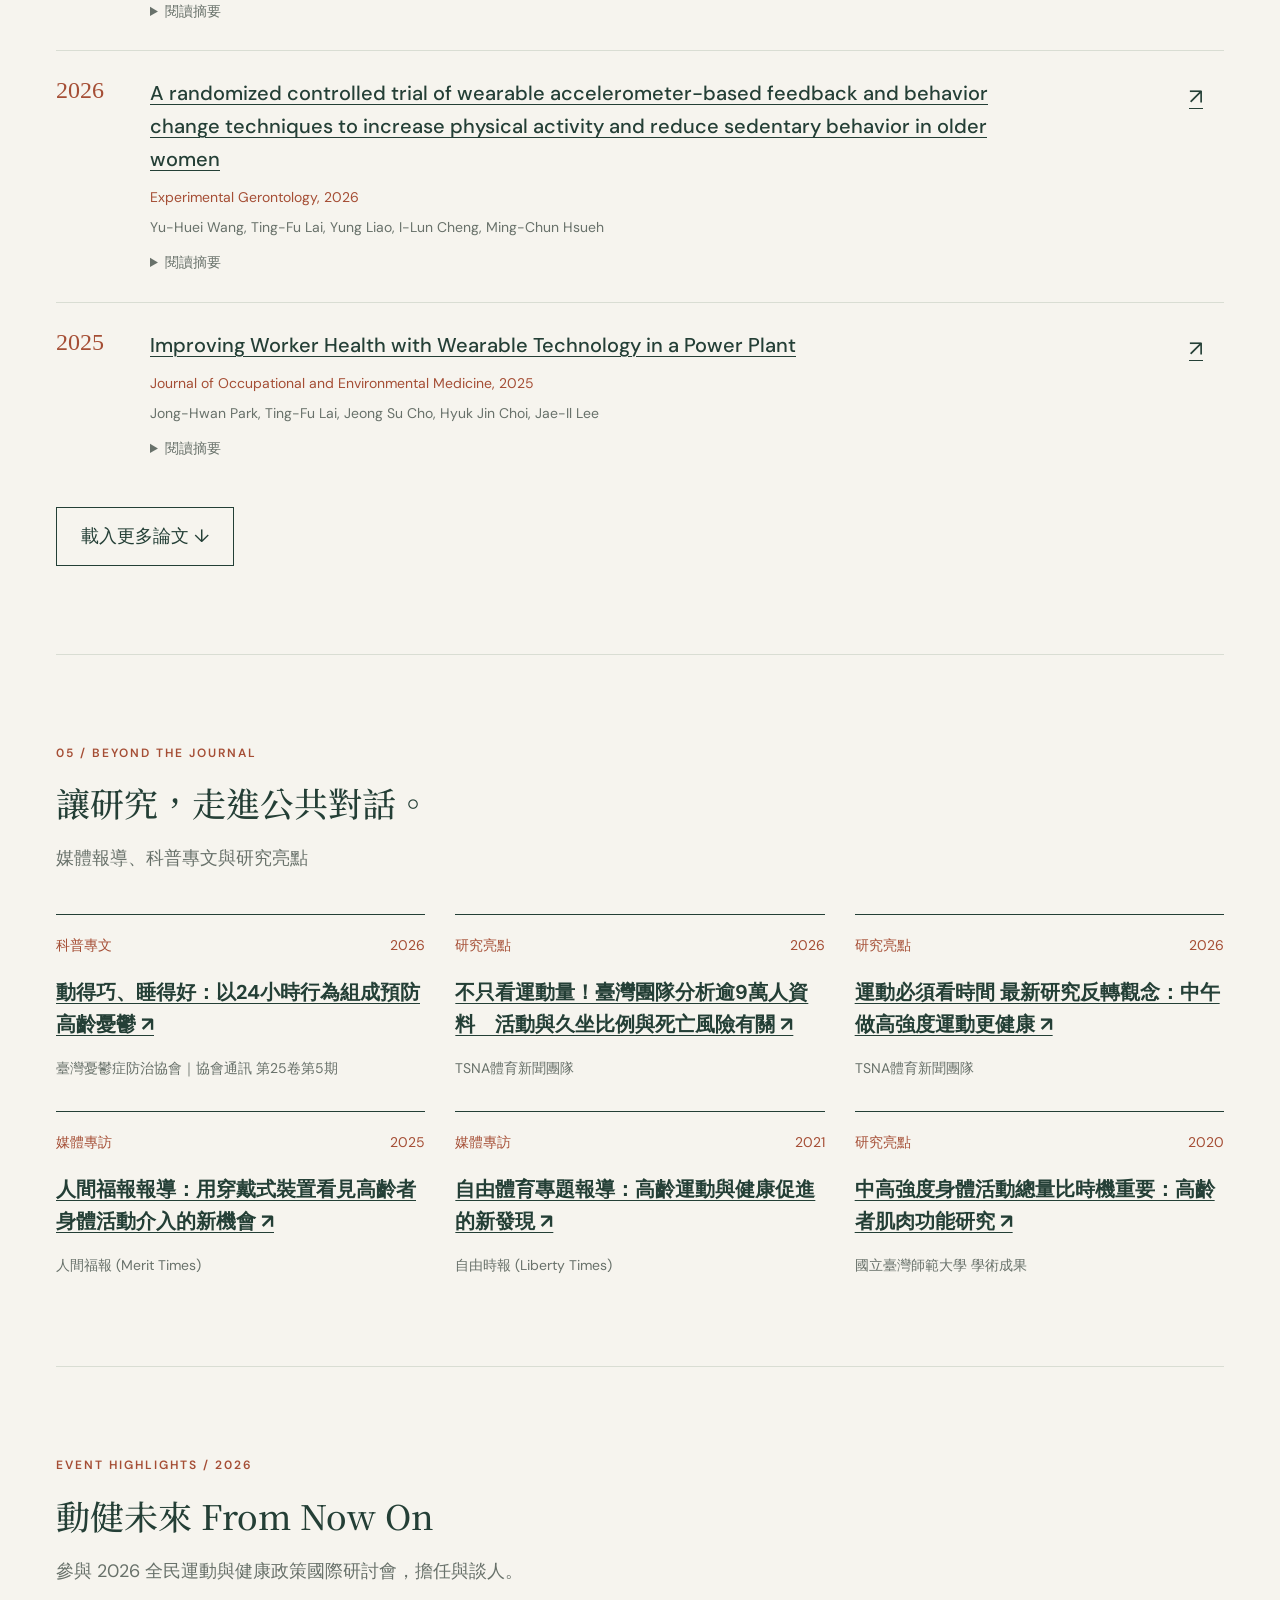
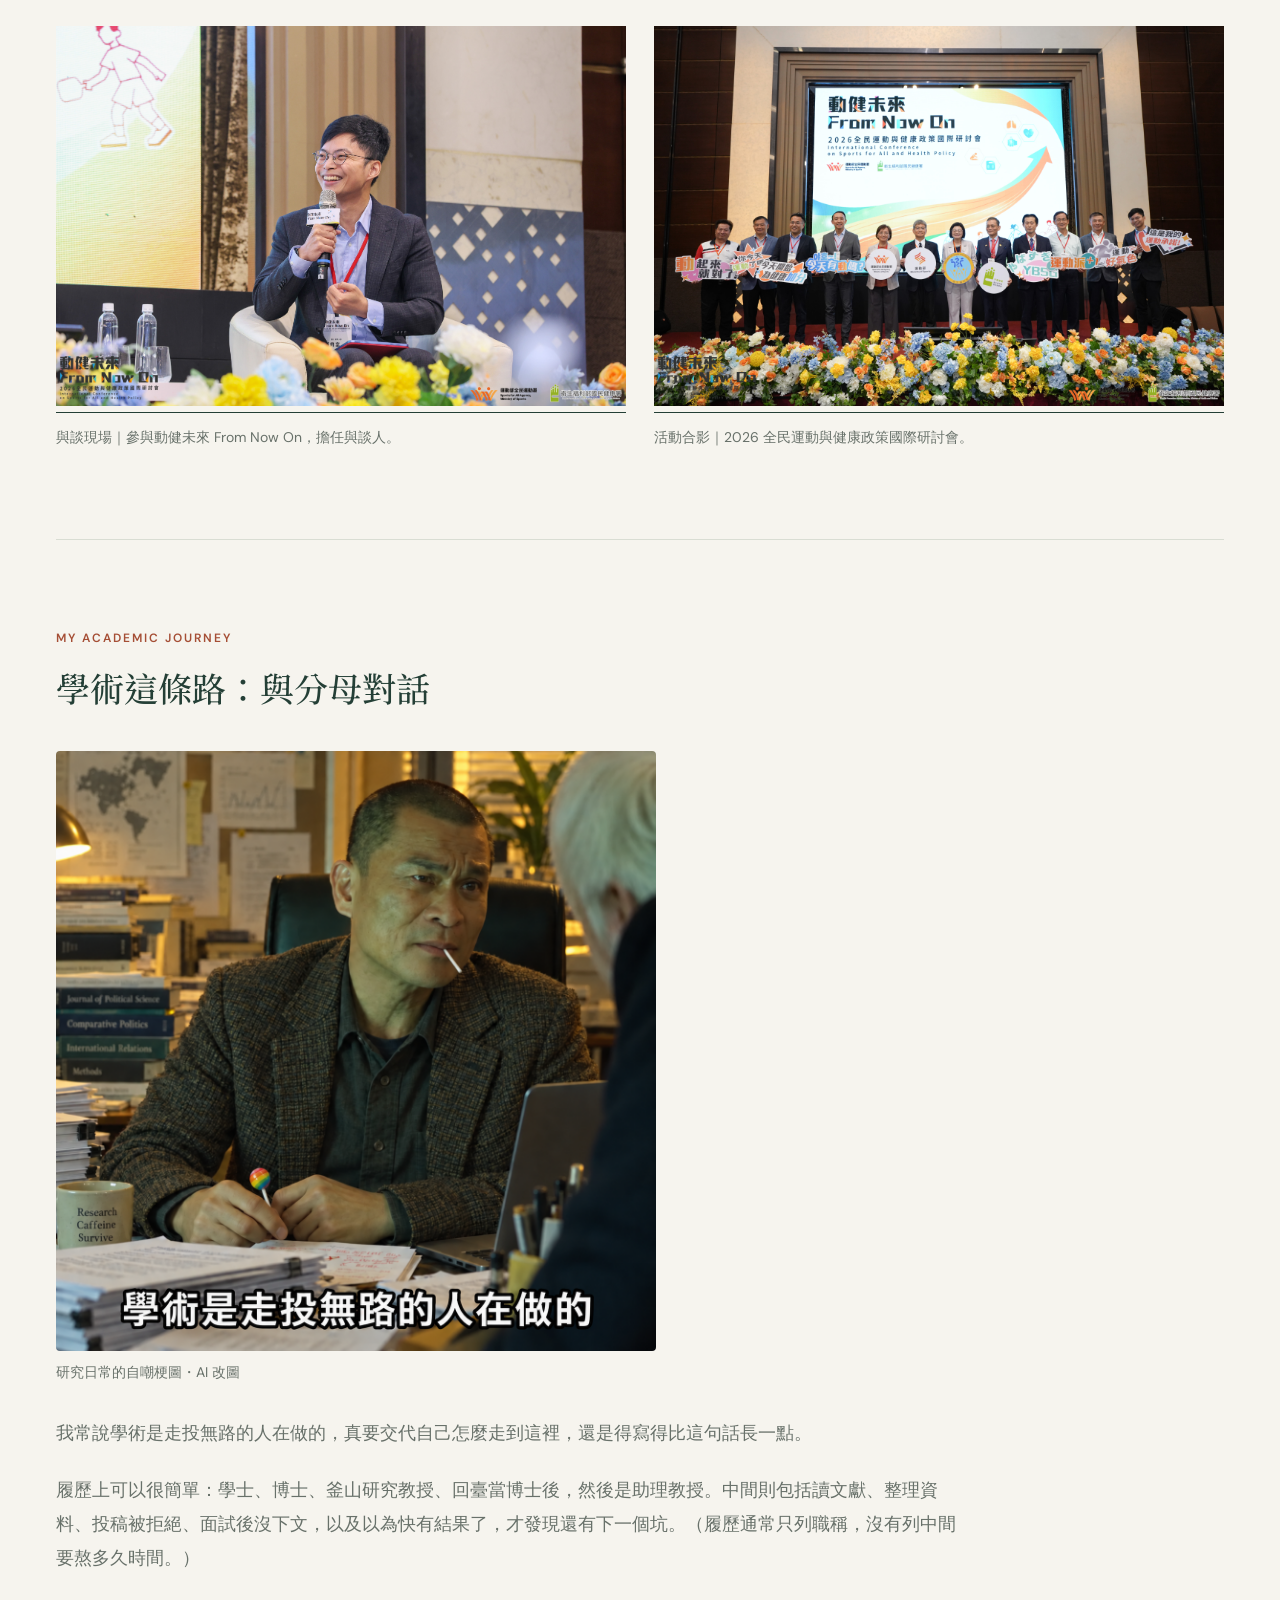
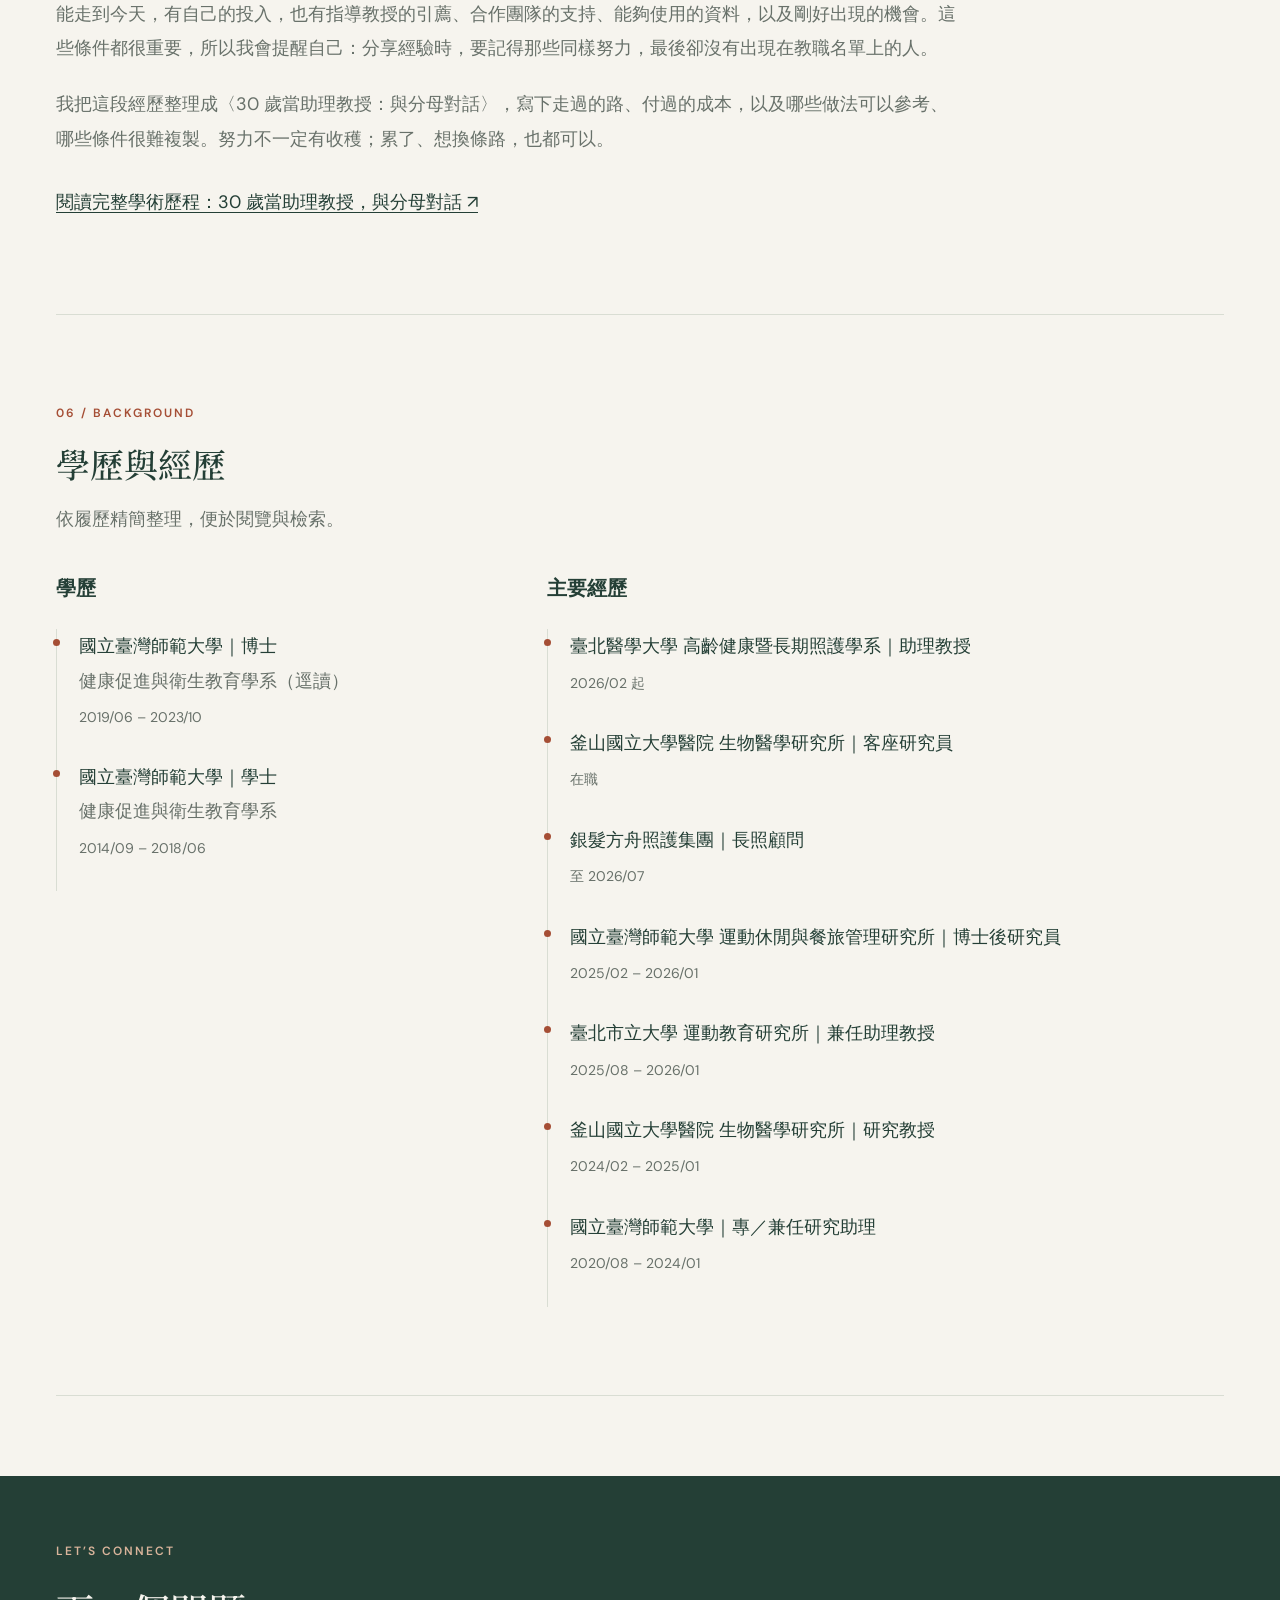
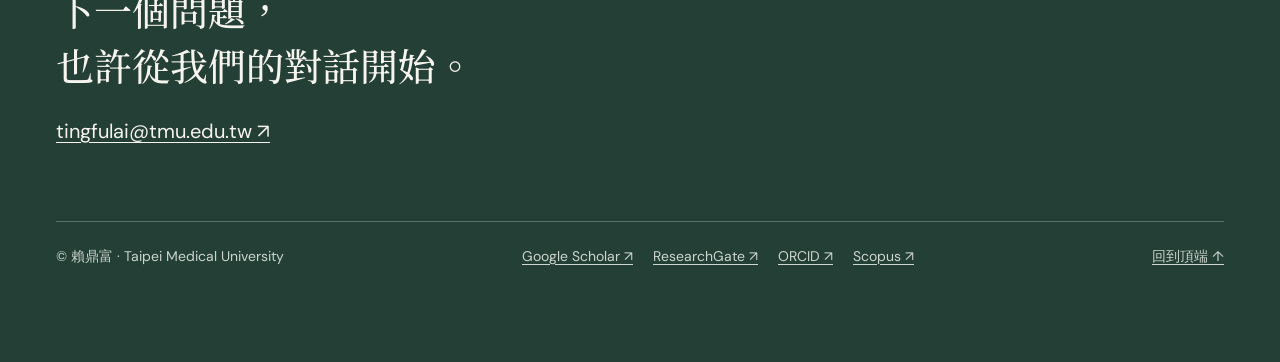
==== commit 6cf3d32f: "Underline all website links in both languages" ====
--- a/index.html
+++ b/index.html
@@ -129,7 +129,7 @@
 </script>
 
 
-<link rel="stylesheet" href="assets/site.css?v=20260929-events">
+<link rel="stylesheet" href="assets/site.css?v=20261023-link-underlines">
 <link rel="icon" type="image/svg+xml" href="assets/logo.svg">
 </head>
 <body>
--- a/assets/site.css
+++ b/assets/site.css
@@ -2,7 +2,8 @@
 *{box-sizing:border-box}
 html{scroll-behavior:smooth;scroll-padding-top:100px}
 body{margin:0;background:var(--paper);color:var(--ink);font-family:'DM Sans',system-ui,-apple-system,sans-serif;font-size:16px;line-height:1.8}
-a{color:inherit;text-decoration:none}
+a{color:inherit}
+a[href],a[href] span,a[href] small{text-decoration:underline;text-decoration-thickness:1px;text-underline-offset:.2em;text-decoration-skip-ink:auto}
 button,input{font:inherit}
 button,a,input,summary{-webkit-tap-highlight-color:transparent}
 button,summary{cursor:pointer}
@@ -23,8 +24,8 @@
 .brand-mark{width:48px;height:48px;flex-shrink:0}
 .brand small{display:block;font-size:9px;letter-spacing:1.9px;margin-top:5px;font-weight:500}
 .desktop-nav{display:flex;gap:28px;margin-left:auto;font-size:13px}
-.desktop-nav a{border-bottom:1px solid transparent;padding:8px 0}
-.desktop-nav a:hover,.desktop-nav a[aria-current]{border-color:var(--accent);color:var(--accent)}
+.desktop-nav a{padding:8px 0}
+.desktop-nav a:hover,.desktop-nav a[aria-current]{color:var(--accent)}
 .language{font-size:12px;border-left:1px solid var(--line);padding-left:22px;white-space:nowrap}
 .menu-toggle{display:none;background:none;border:0}
 .hero{display:grid;grid-template-columns:1.4fr 1fr;gap:80px;align-items:center;padding:80px 0 68px}
@@ -43,7 +44,7 @@
 .hero-actions{display:flex;align-items:center;gap:28px;margin-top:32px}
 .button{display:inline-flex;align-items:center;justify-content:center;gap:32px;background:var(--ink);color:#fff;padding:12px 24px;border:1px solid var(--ink);font-size:13px;transition:background .2s}
 .button:hover{background:#3e594b}
-.text-link{font-size:13px;border-bottom:1px solid var(--line);padding-block:8px}
+.text-link{font-size:13px;padding-block:8px}
 .text-link:hover{color:var(--accent)}
 .inline-link{color:var(--accent);text-decoration:underline;text-decoration-thickness:1px;text-underline-offset:.2em}
 .inline-link:hover{text-decoration-thickness:2px}
@@ -108,6 +109,7 @@
 .secondary{background:transparent;color:var(--ink);margin-top:20px}
 .secondary:hover{background:var(--soft)}
 .event-gallery{display:grid;grid-template-columns:repeat(2,minmax(0,1fr));gap:28px}
+.event-gallery a{display:block;border-bottom:1px solid currentColor;padding-bottom:6px}
 .event-gallery img{width:100%;height:auto}
 .event-gallery figcaption{margin-top:12px;font-size:var(--reading-small,14px);color:var(--muted)}
 @media(max-width:760px){.event-gallery{grid-template-columns:1fr}}
@@ -129,7 +131,7 @@
 footer{background:var(--ink);color:var(--paper);margin-top:80px;padding:65px 0 28px}
 footer .eyebrow{color:#d9b49b}
 footer h2{font-size:38px;margin:20px 0}
-.contact-email{display:inline-block;border-bottom:1px solid #84948a;padding-bottom:7px;font-size:20px}
+.contact-email{display:inline-block;padding-bottom:7px;font-size:20px}
 .footer-bottom{display:flex;justify-content:space-between;flex-wrap:wrap;gap:20px;margin-top:65px;border-top:1px solid #587063;padding-top:22px;font-size:10px;color:#cbd6ce}
 .footer-bottom>div{display:flex;flex-wrap:wrap;gap:20px}
 .footer-bottom a:hover{color:white;text-decoration:underline}
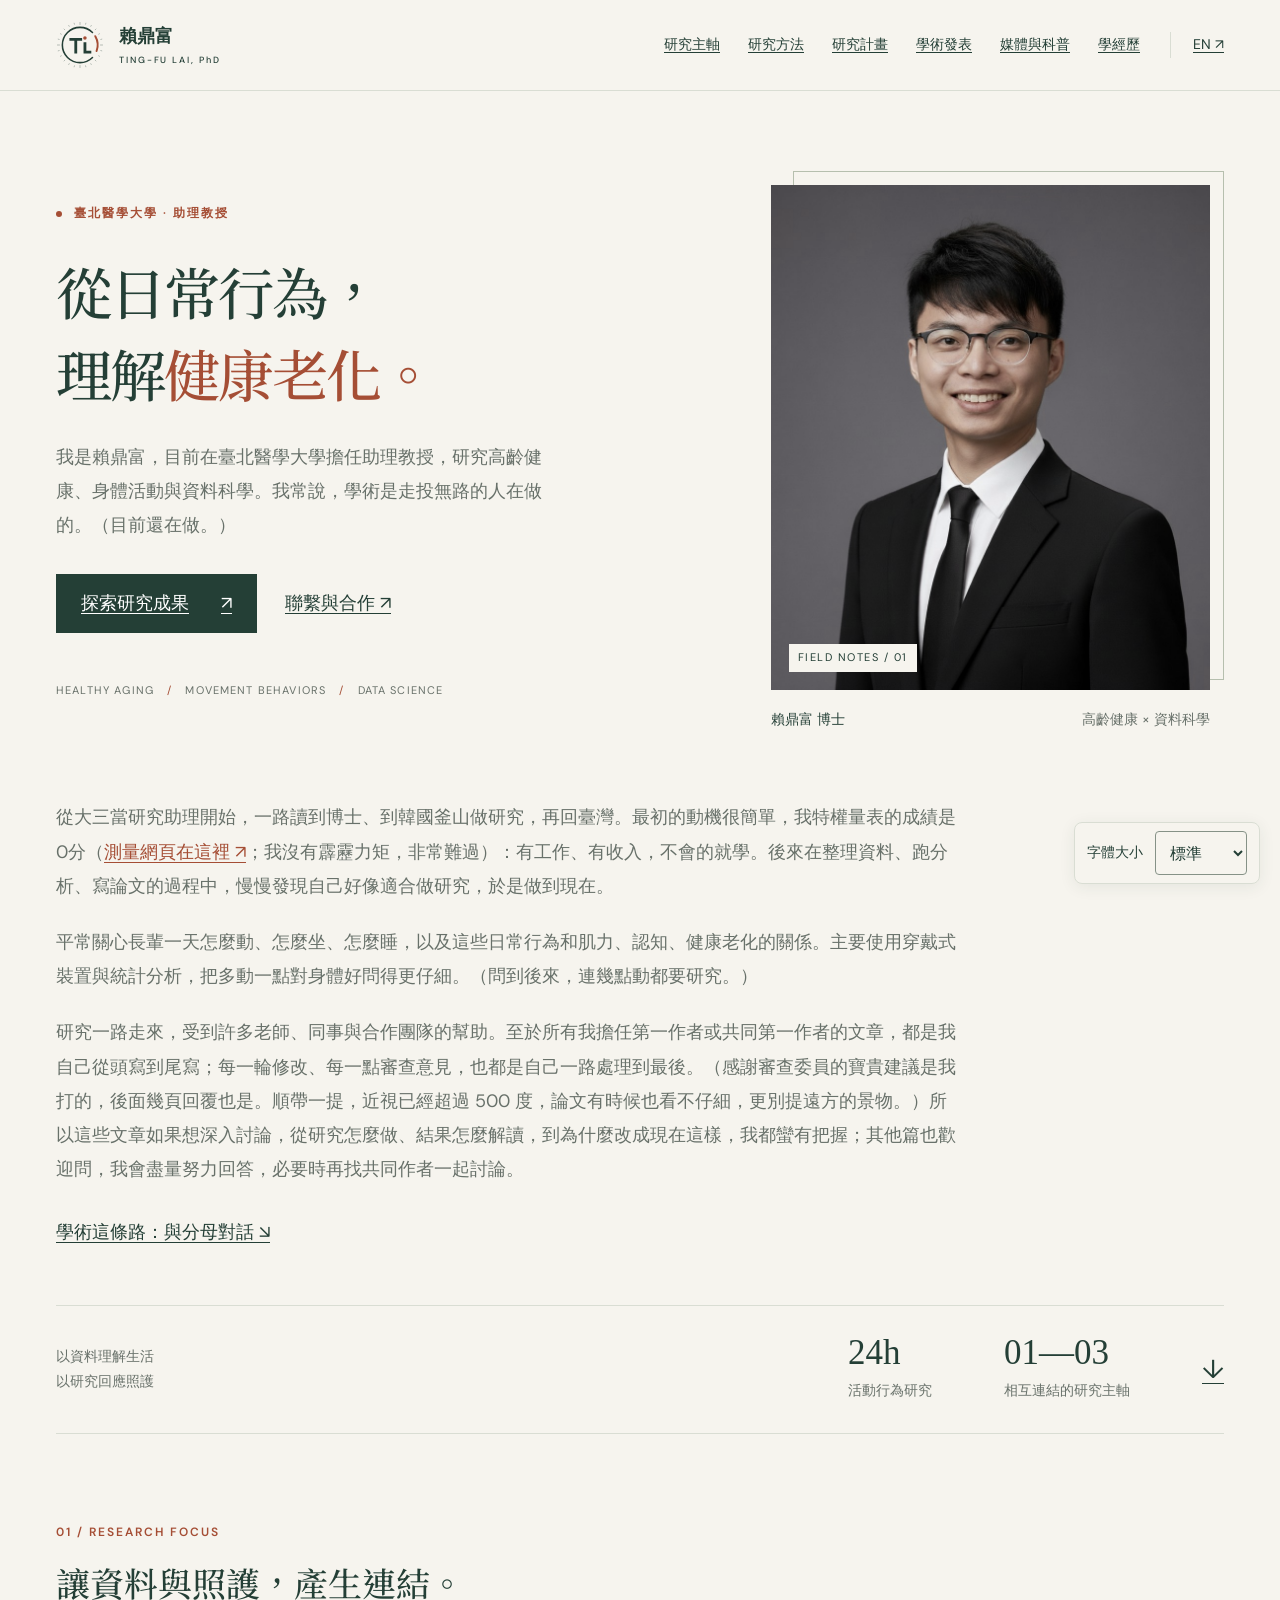
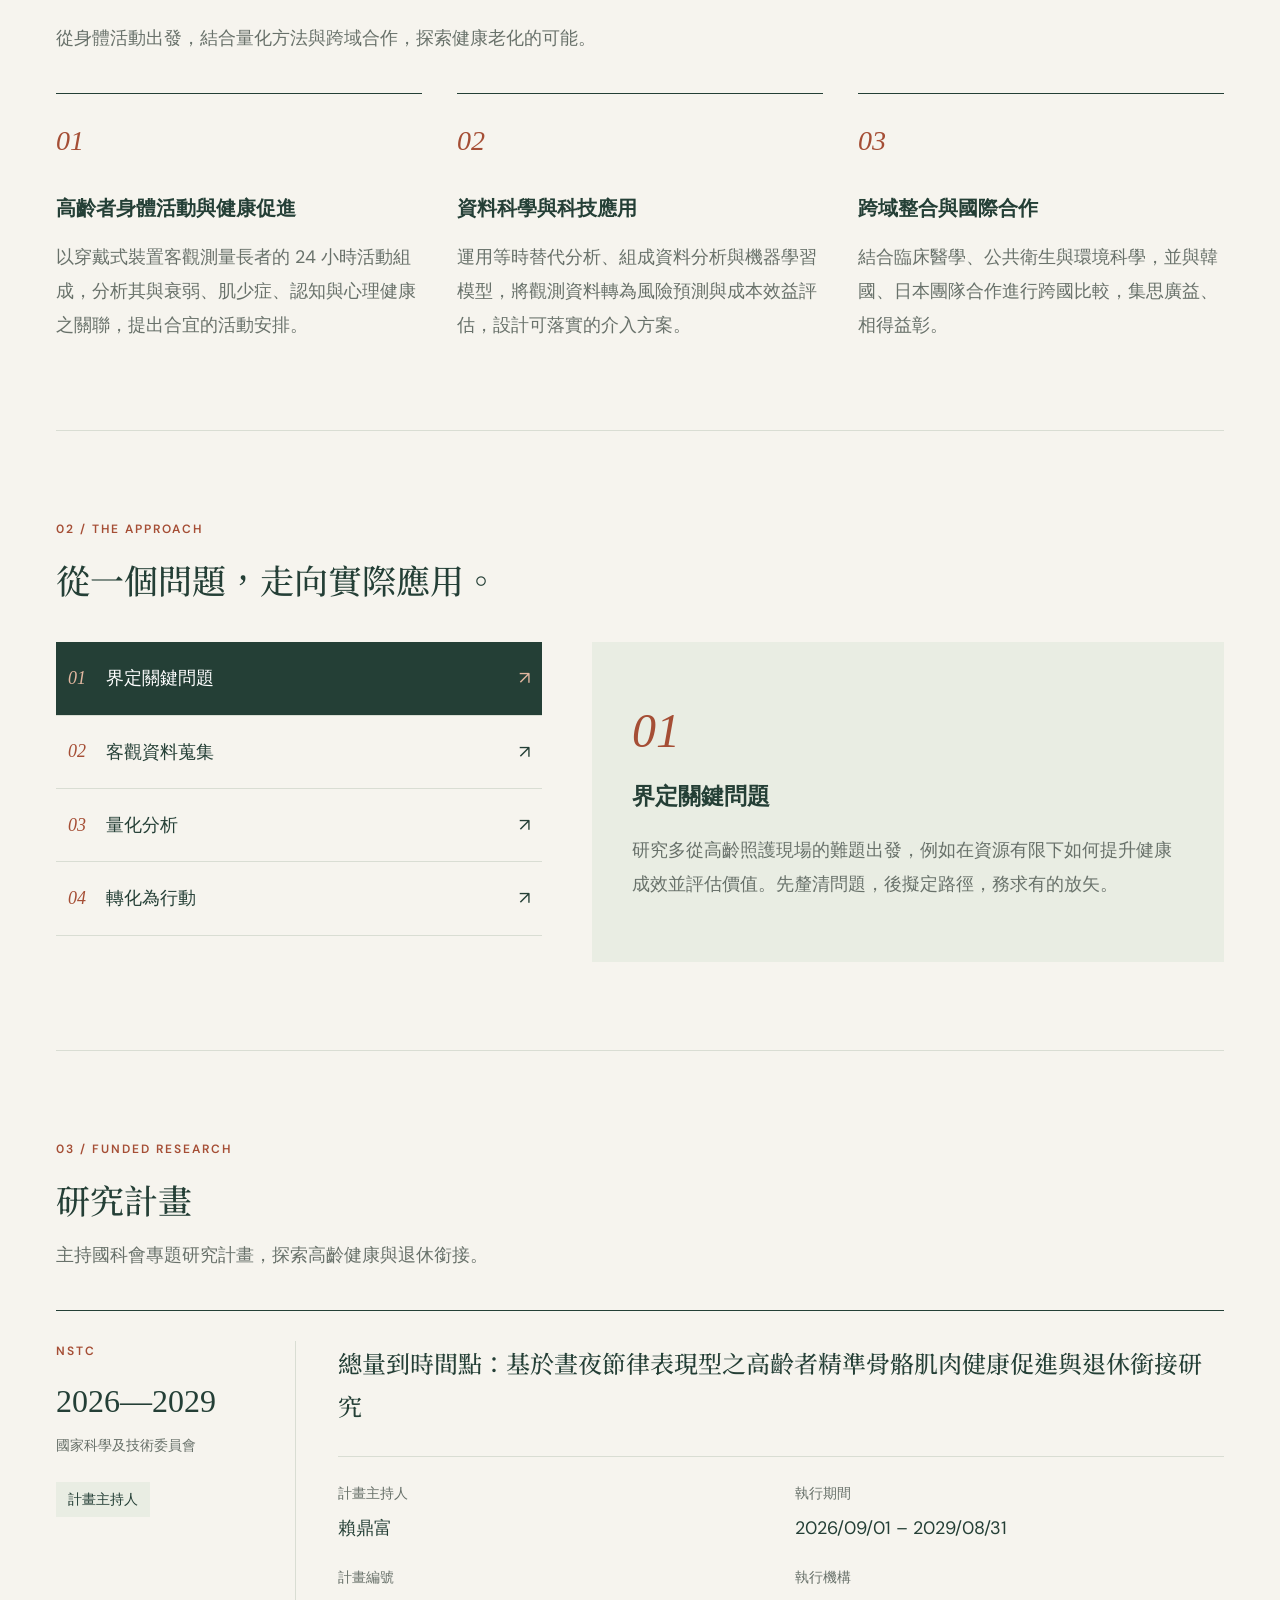
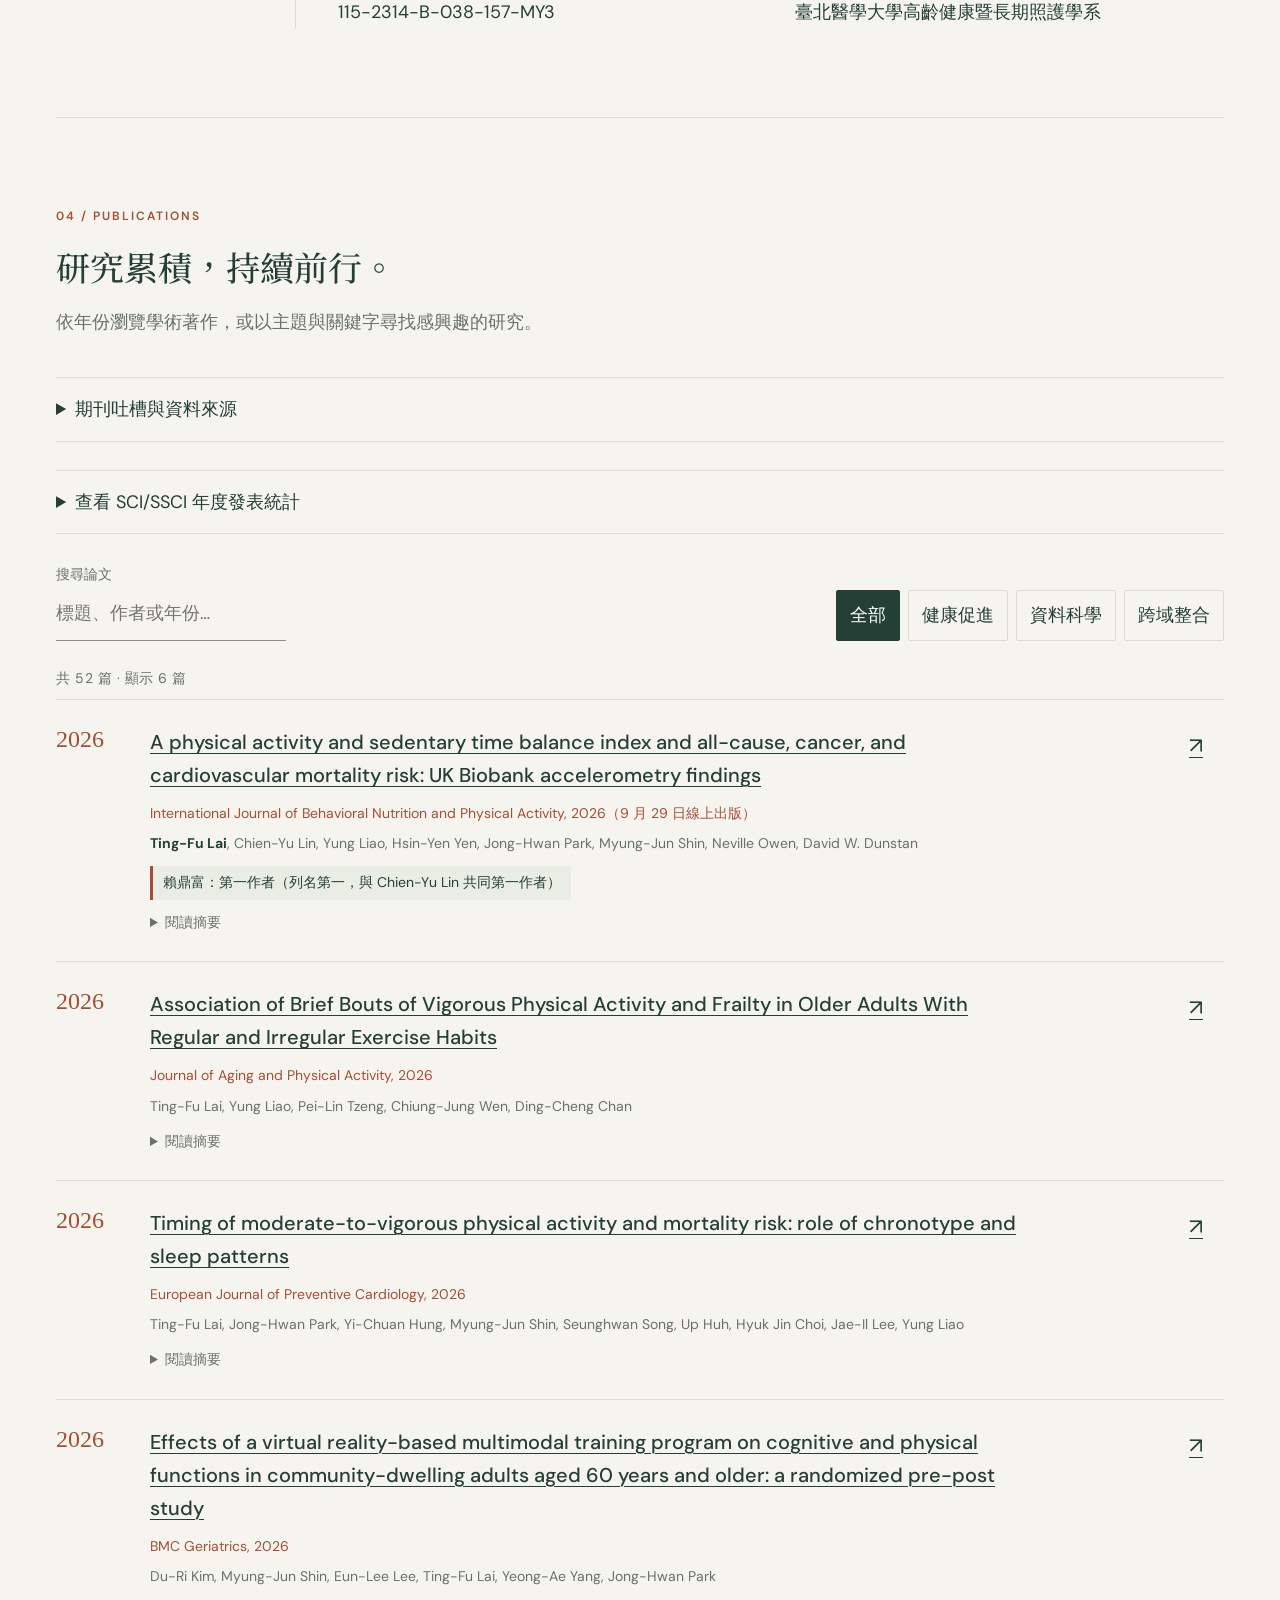
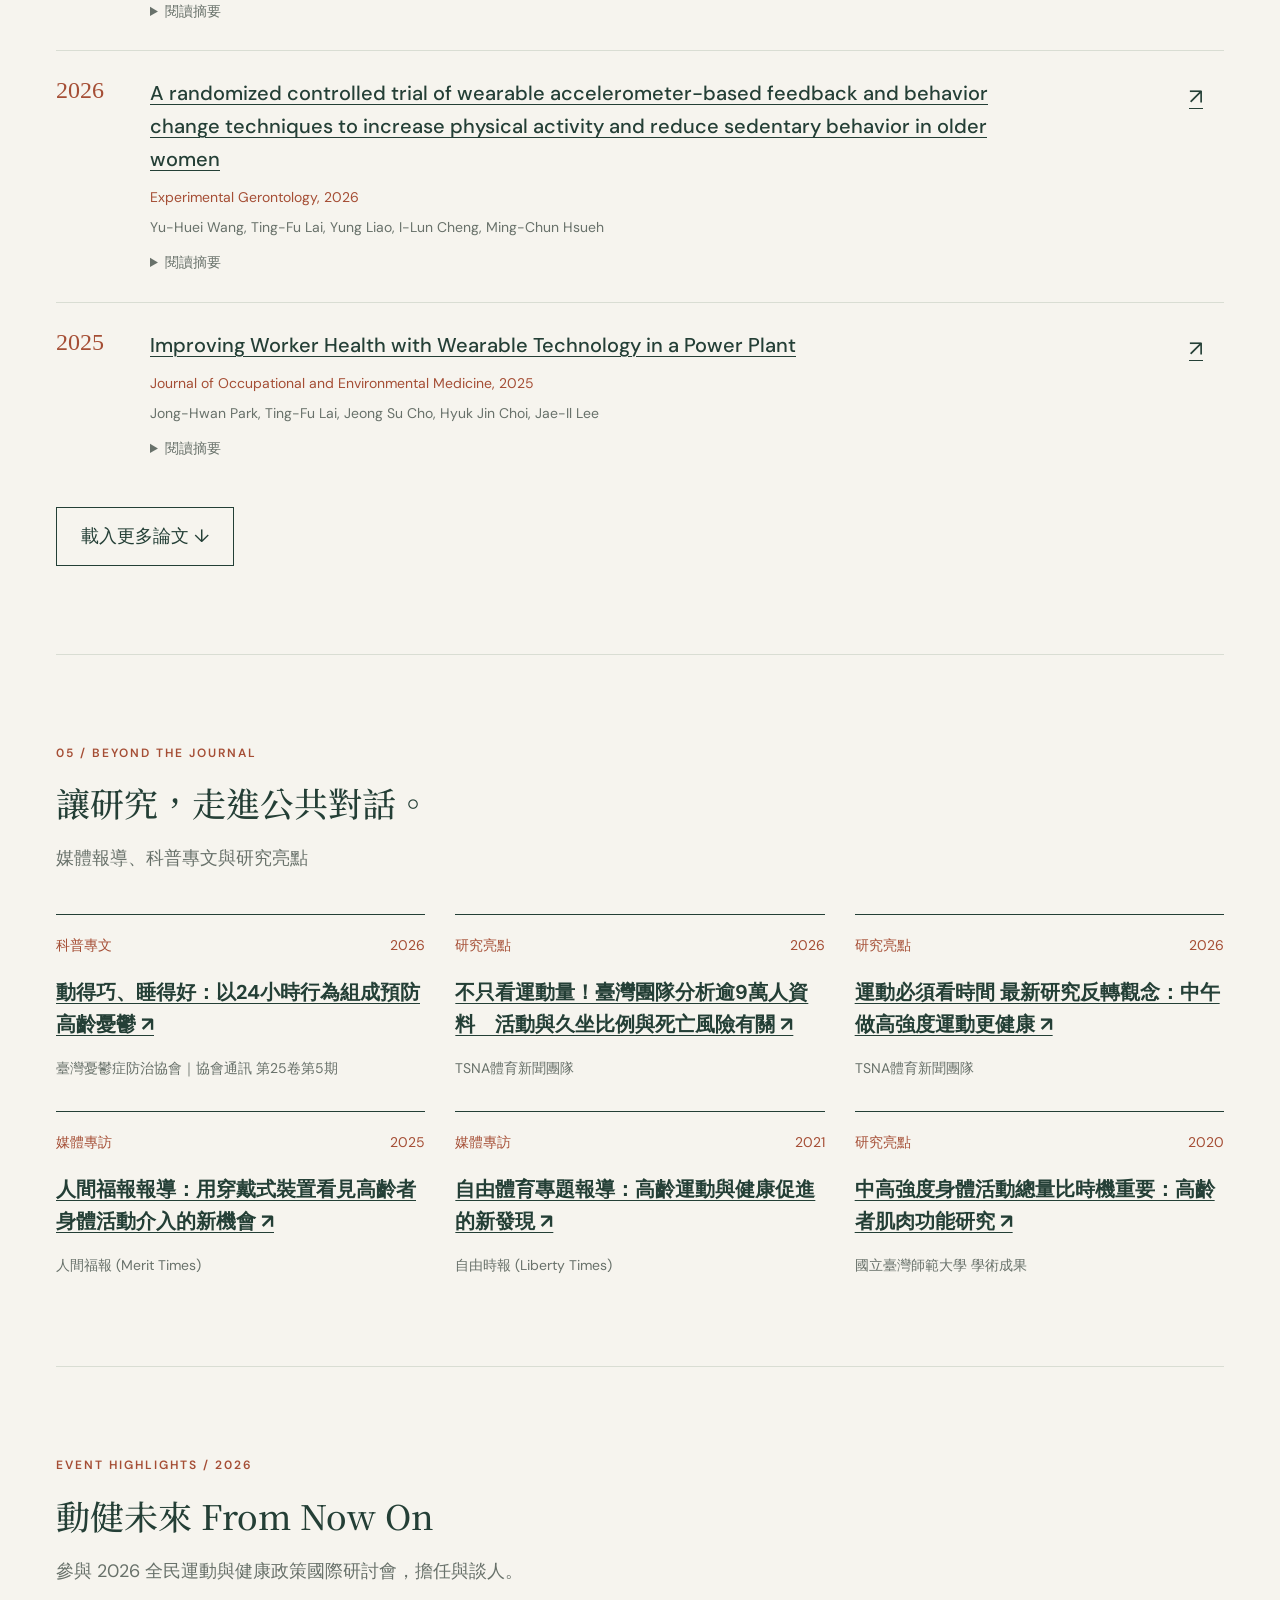
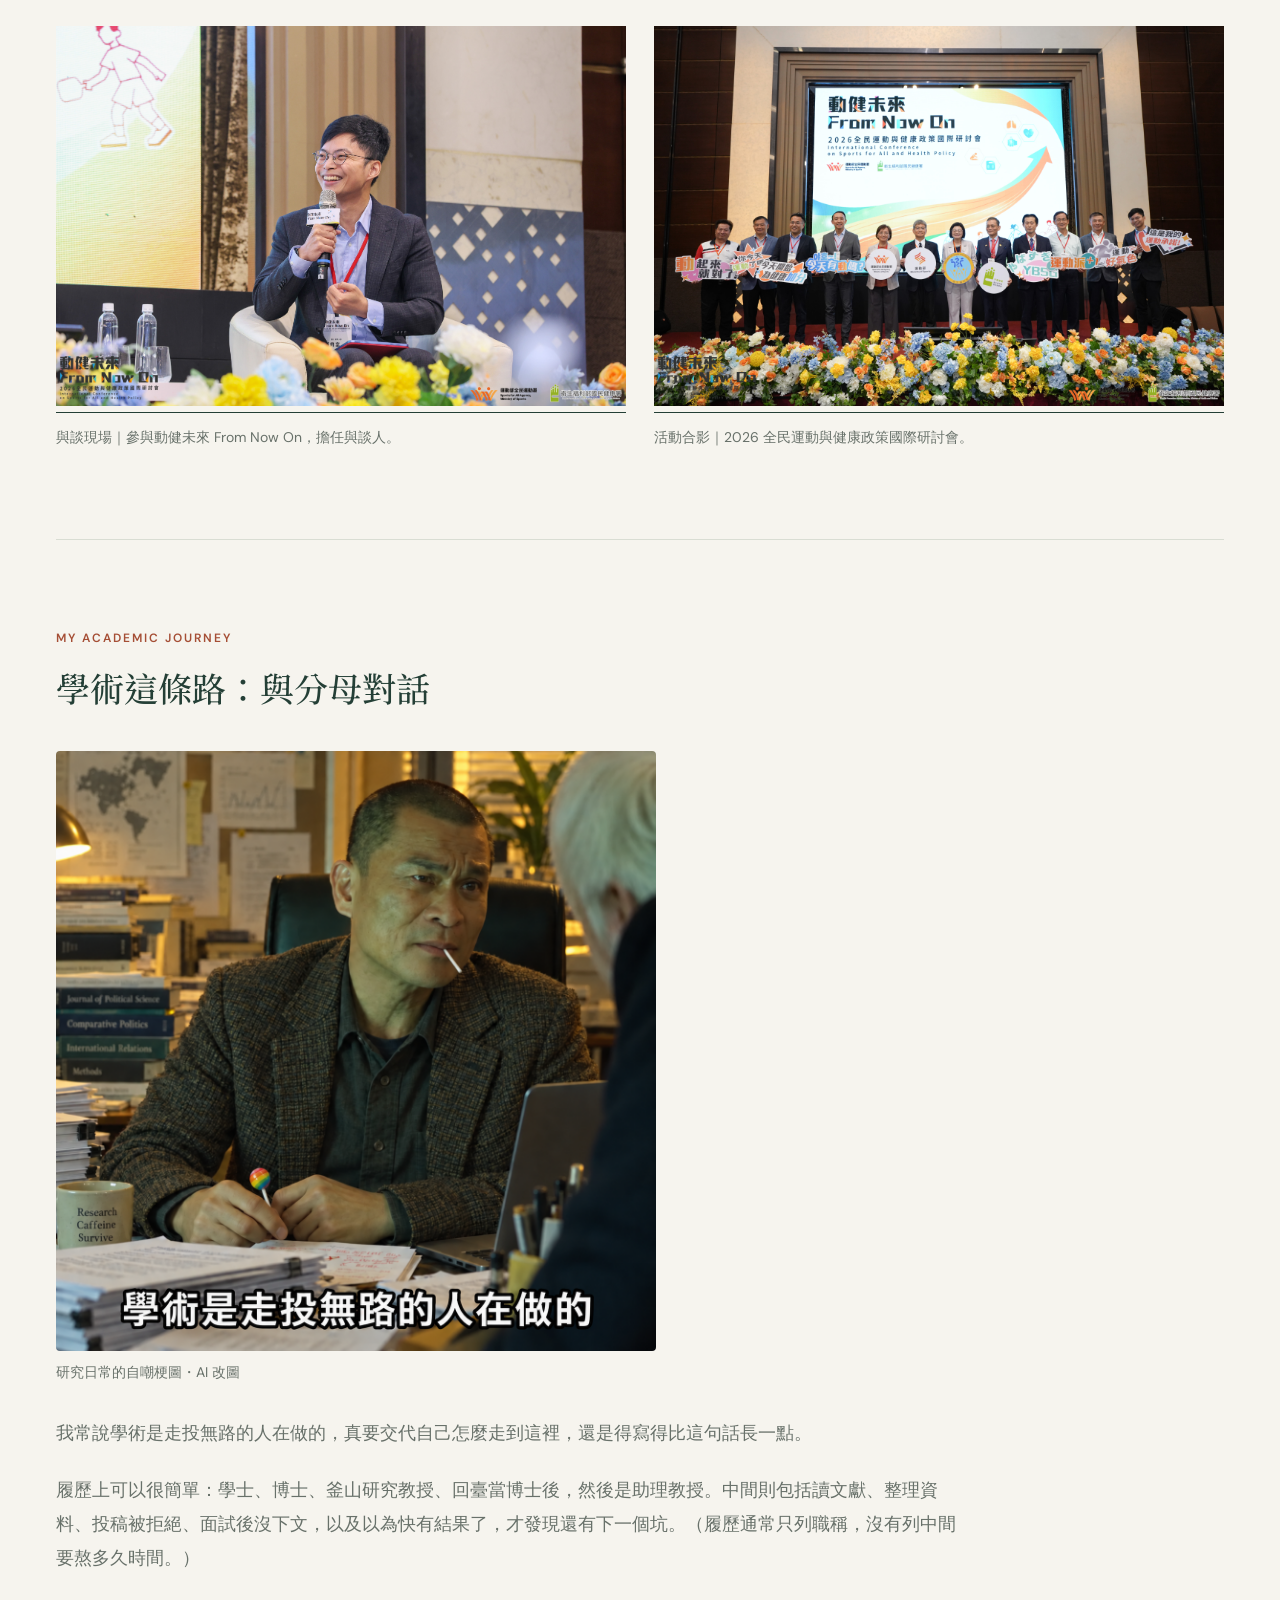
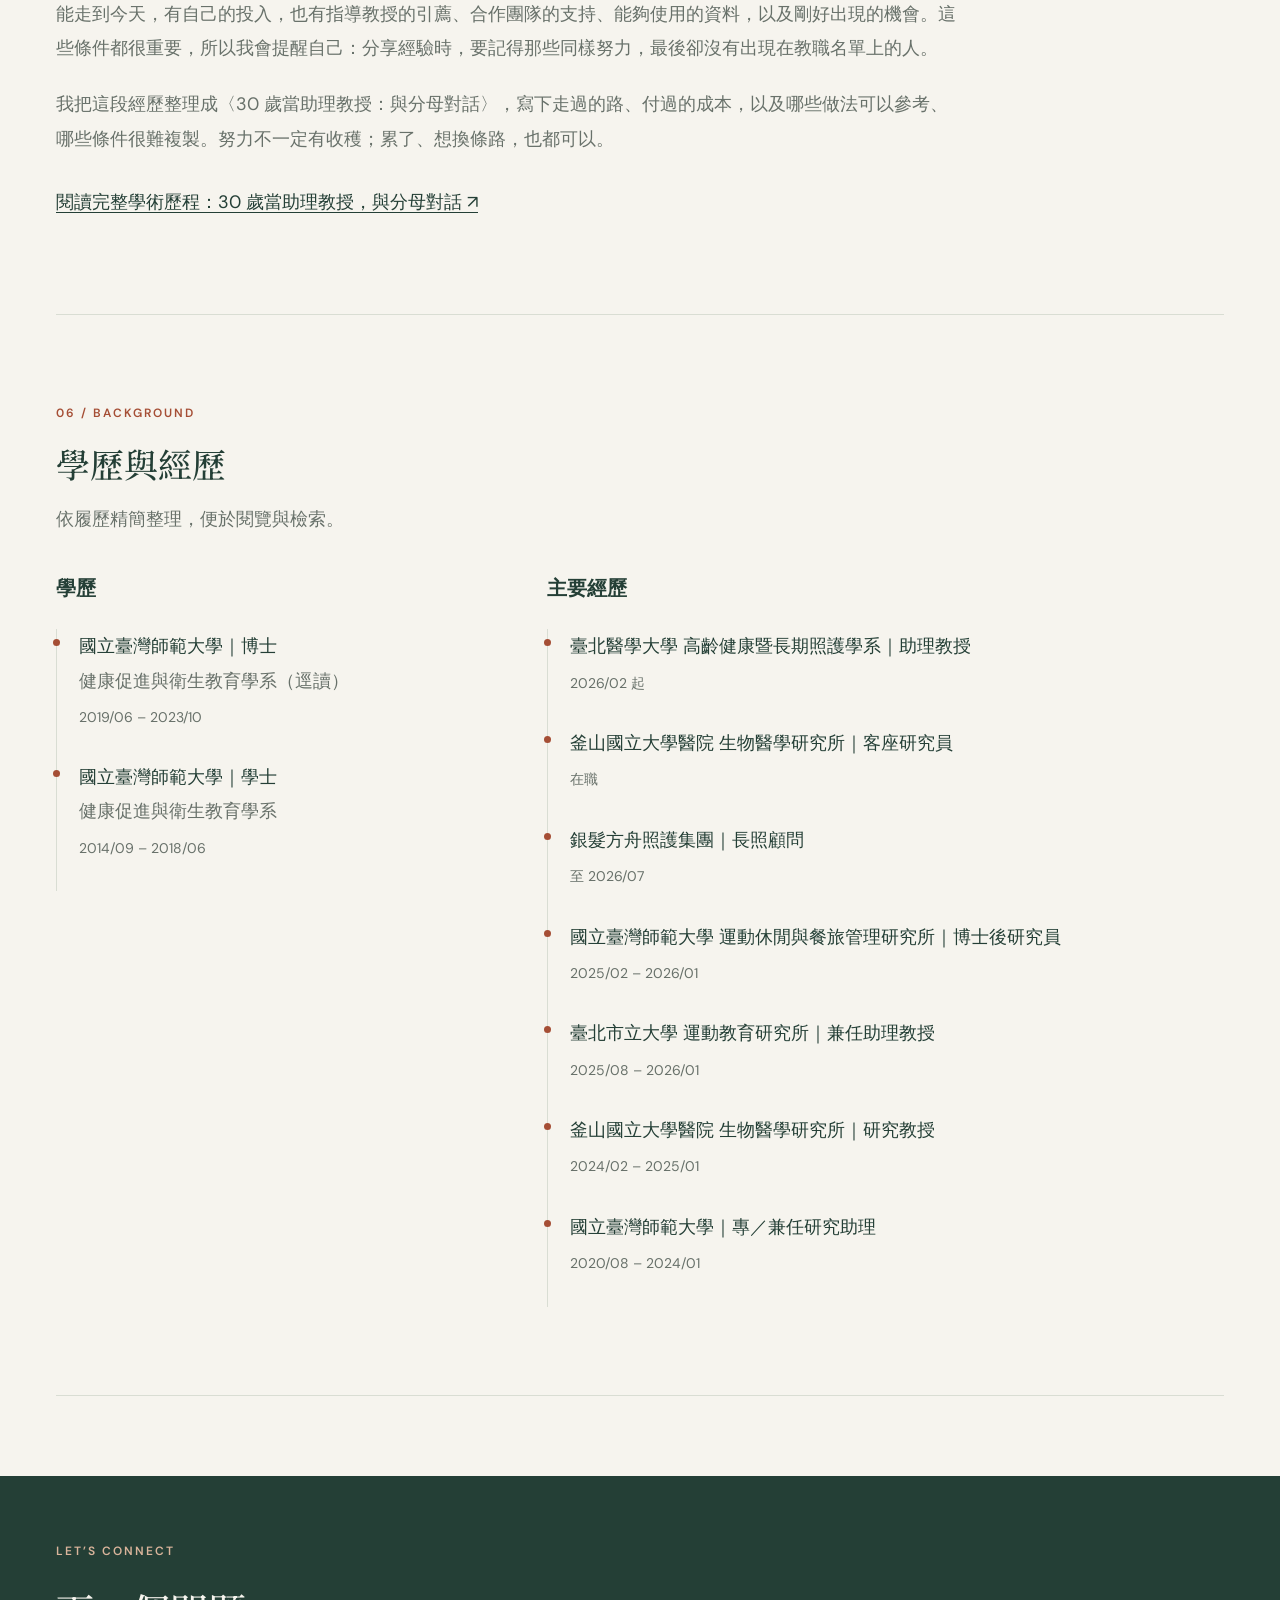
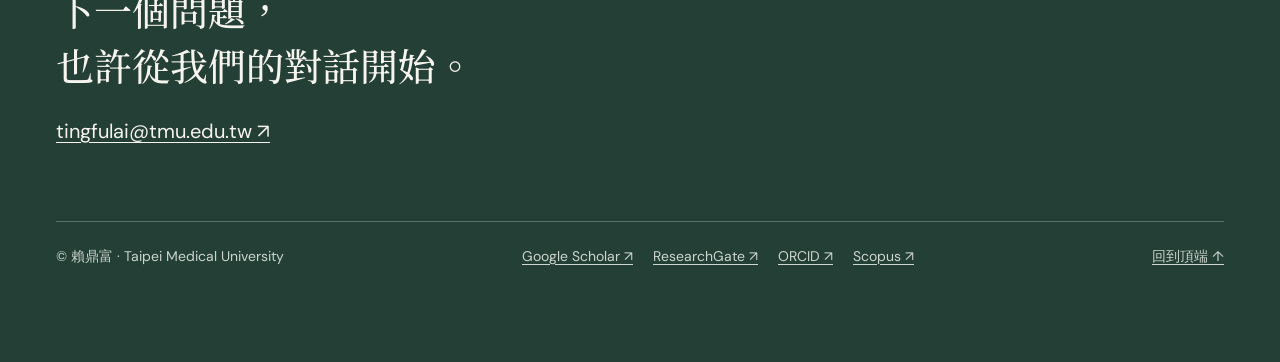
==== commit e0179b78: "Remove underlines from header name branding" ====
--- a/index.html
+++ b/index.html
@@ -3,6 +3,7 @@
 <head>
   <meta charset="UTF-8" />
   <meta name="viewport" content="width=device-width, initial-scale=1" />
+  <meta name="format-detection" content="telephone=no,date=no" />
    <title>賴鼎富博士 | 臺北醫學大學助理教授 | 高齡健康與資料科學研究</title>
 
 
@@ -129,7 +130,7 @@
 </script>
 
 
-<link rel="stylesheet" href="assets/site.css?v=20261023-link-underlines">
+<link rel="stylesheet" href="assets/site.css?v=20261023-brand-no-underline">
 <link rel="icon" type="image/svg+xml" href="assets/logo.svg">
 </head>
 <body>
--- a/assets/site.css
+++ b/assets/site.css
@@ -21,6 +21,7 @@
 .site-header{position:sticky;top:0;background:rgba(246,244,238,.96);backdrop-filter:blur(14px);z-index:20;border-bottom:1px solid var(--line)}
 .site-header nav{display:flex;align-items:center;gap:30px;height:90px}
 .brand{display:flex;align-items:center;gap:15px;font-size:18px;font-weight:600;line-height:1.4}
+.brand[href],.brand[href] span,.brand[href] small{text-decoration:none}
 .brand-mark{width:48px;height:48px;flex-shrink:0}
 .brand small{display:block;font-size:9px;letter-spacing:1.9px;margin-top:5px;font-weight:500}
 .desktop-nav{display:flex;gap:28px;margin-left:auto;font-size:13px}
@@ -128,6 +129,8 @@
 .resume li p{font-size:13px}
 .resume li p:first-child{font-weight:500;color:var(--ink);font-size:15px}
 .resume li p:last-child{font-size:11px;margin-top:6px}
+/* Keep browser-generated links in resume dates looking and behaving like plain text. */
+.resume li p:last-child a,.resume li p:last-child a *{color:inherit!important;font:inherit!important;text-decoration:none!important;pointer-events:none;cursor:text}
 footer{background:var(--ink);color:var(--paper);margin-top:80px;padding:65px 0 28px}
 footer .eyebrow{color:#d9b49b}
 footer h2{font-size:38px;margin:20px 0}
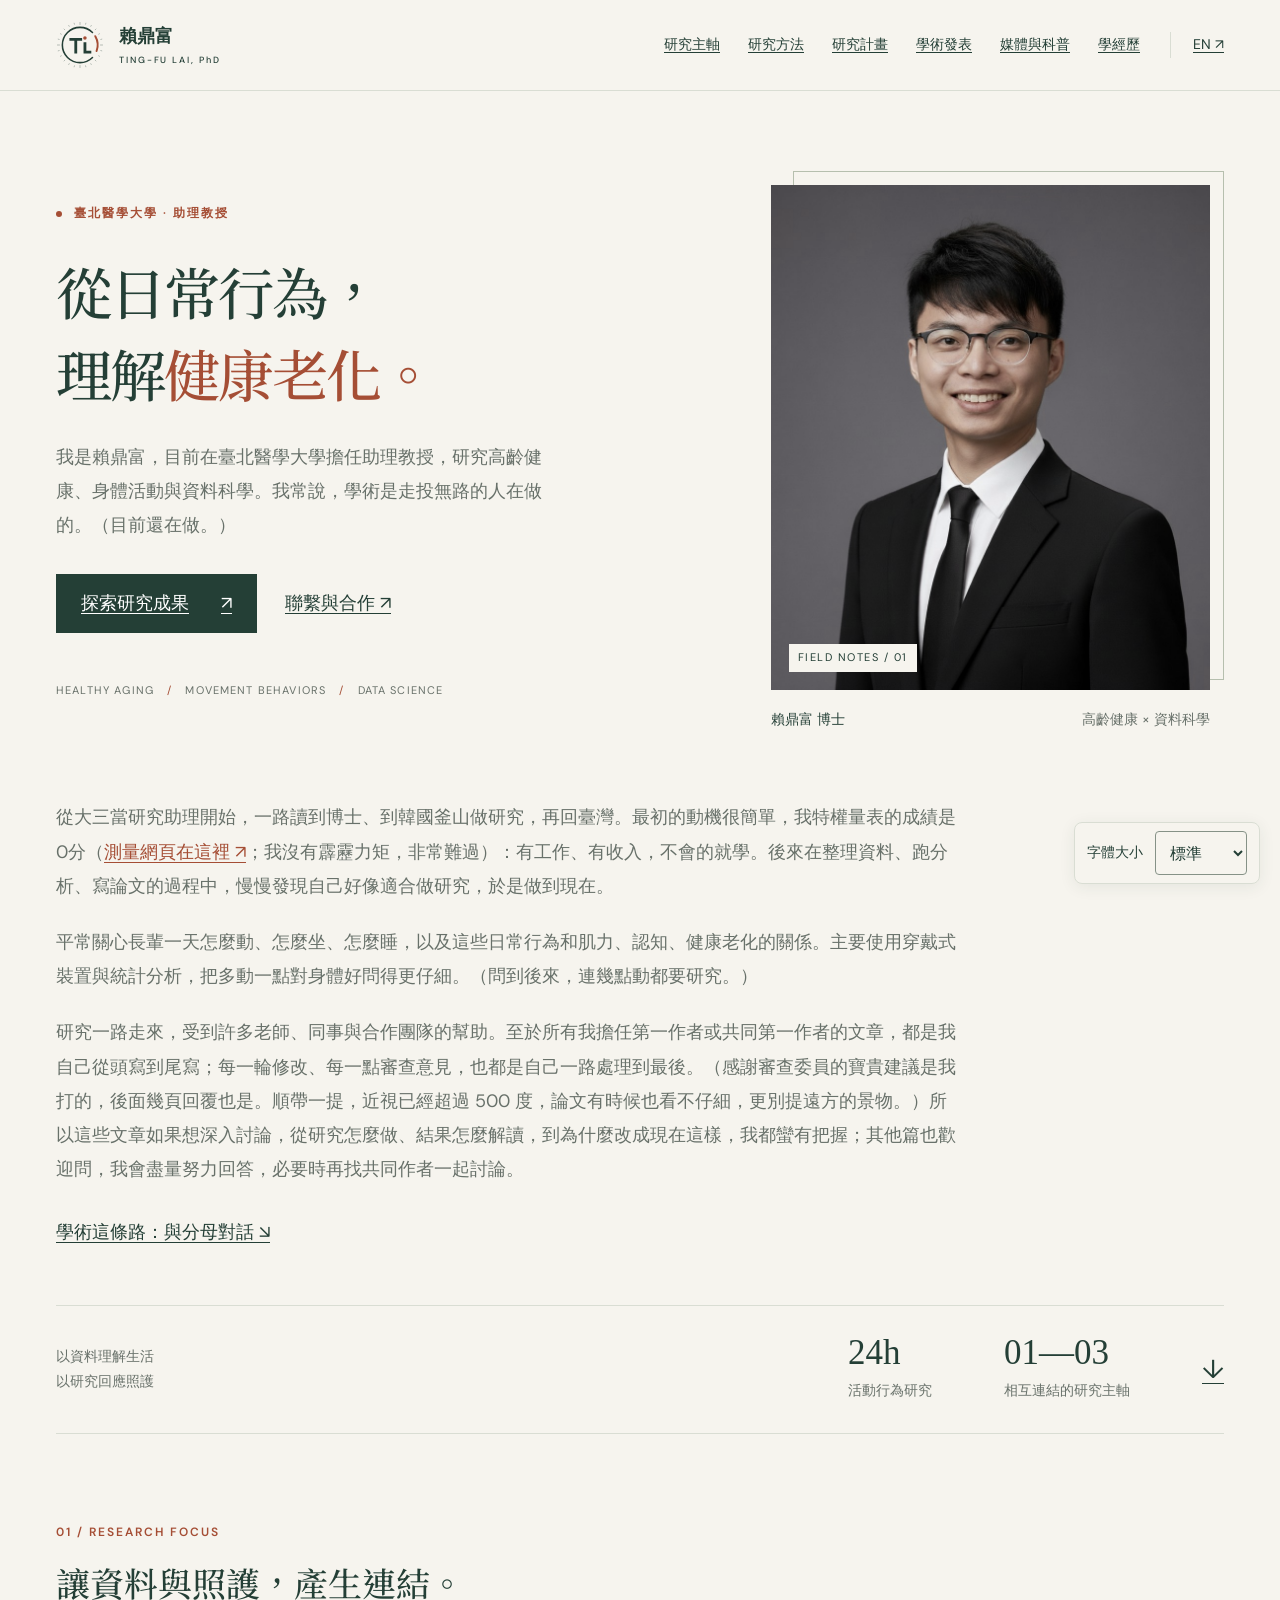
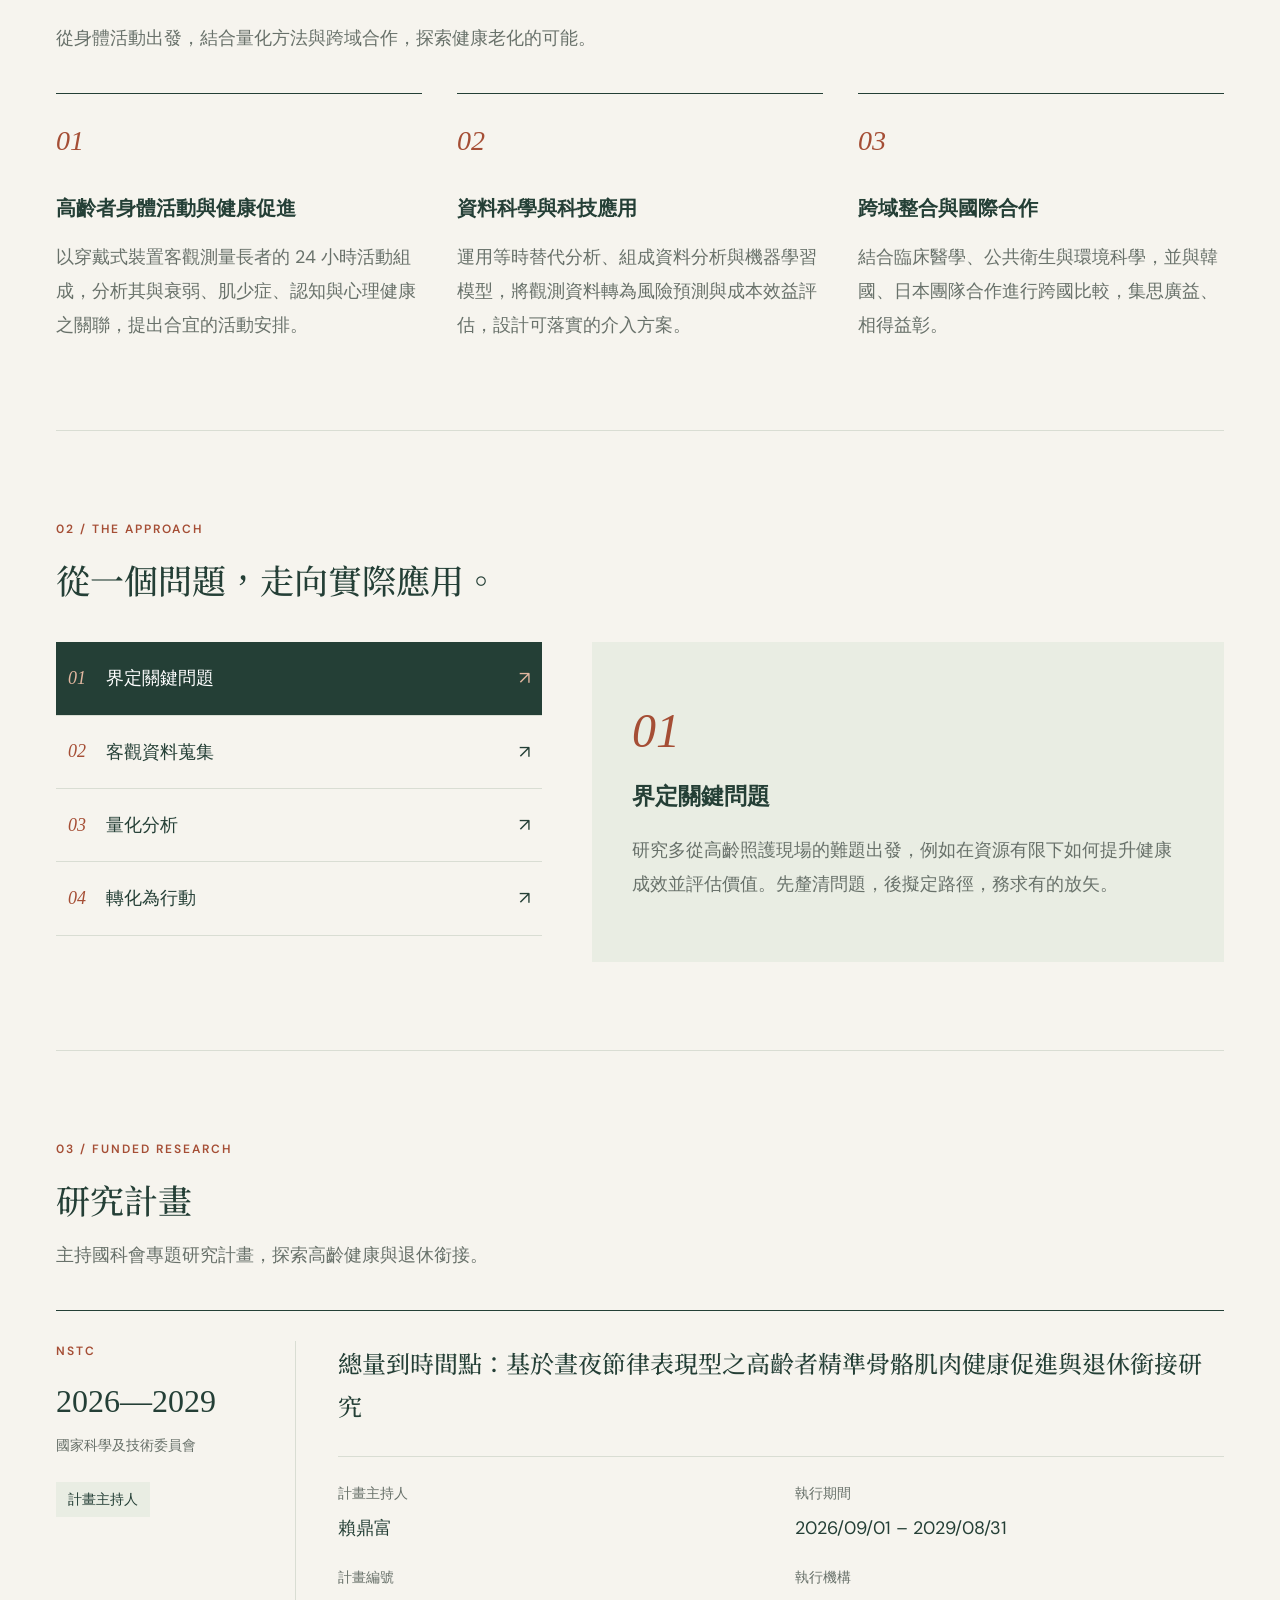
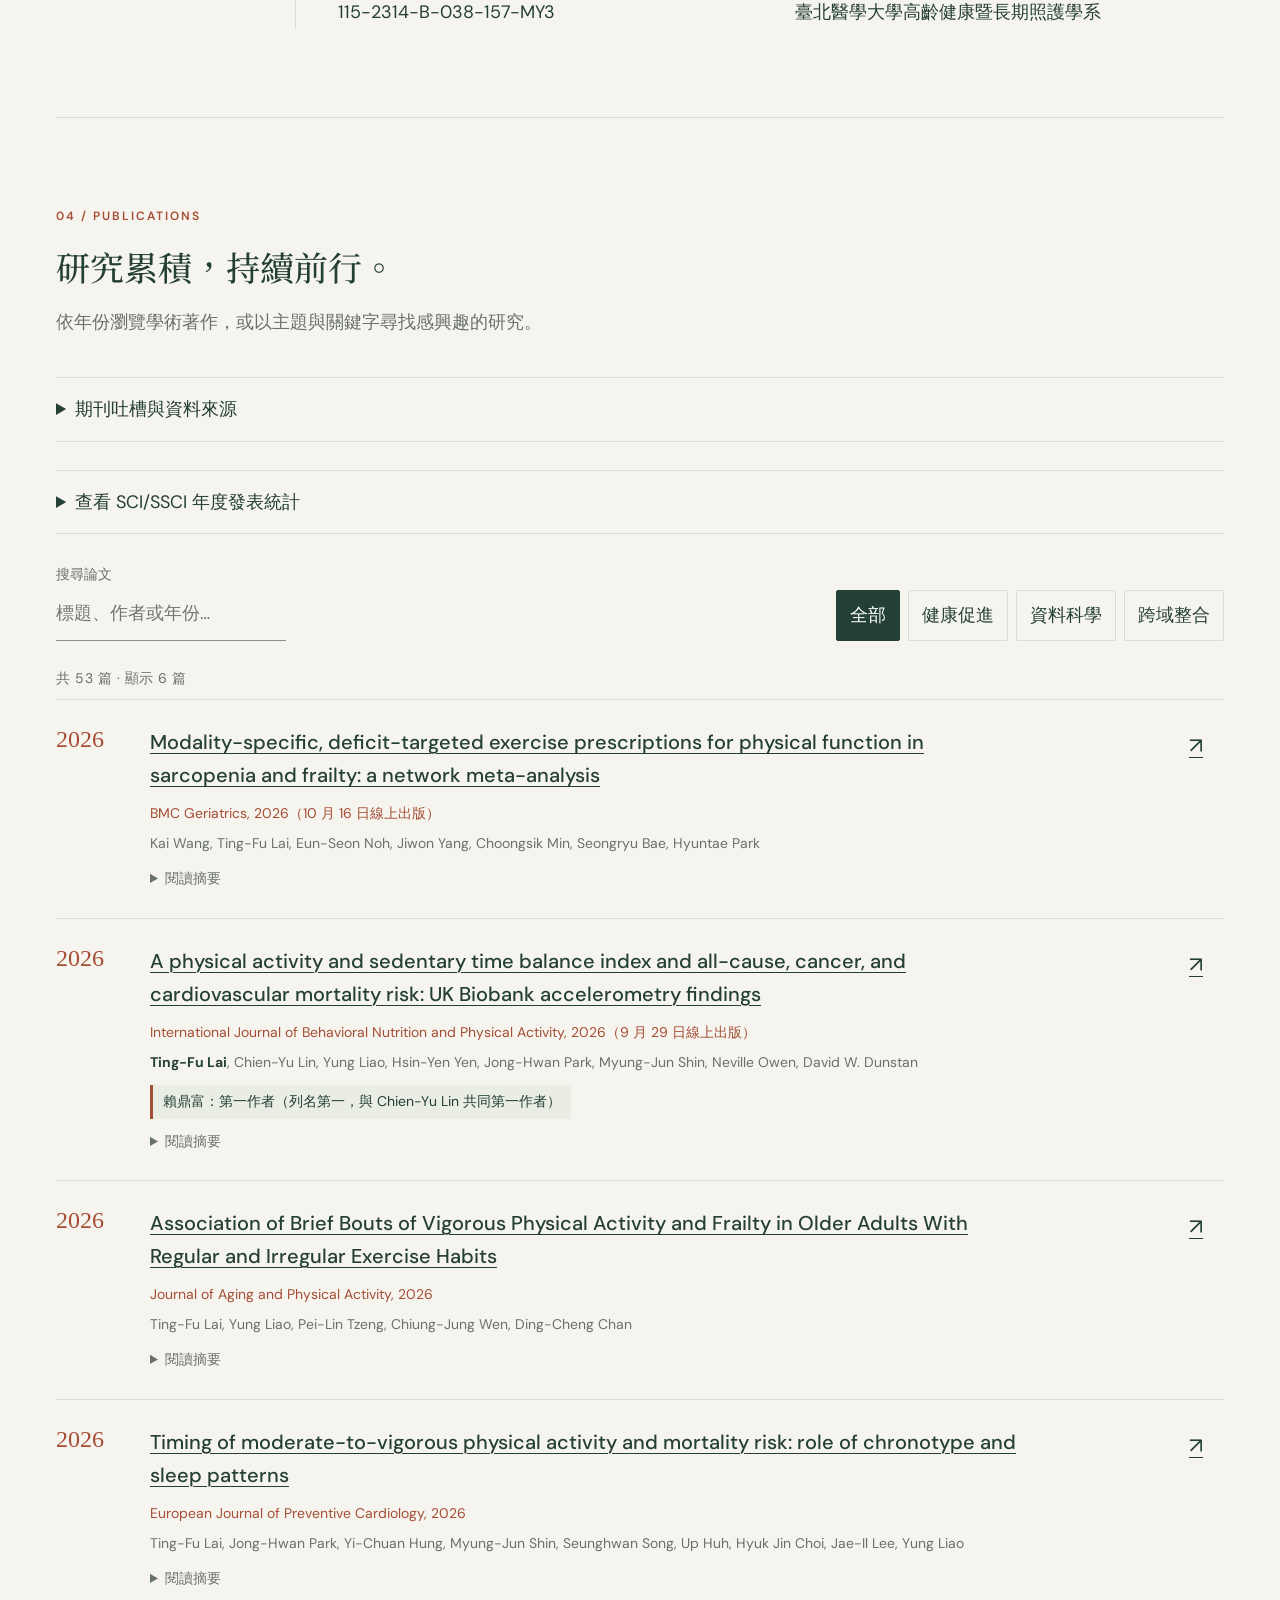
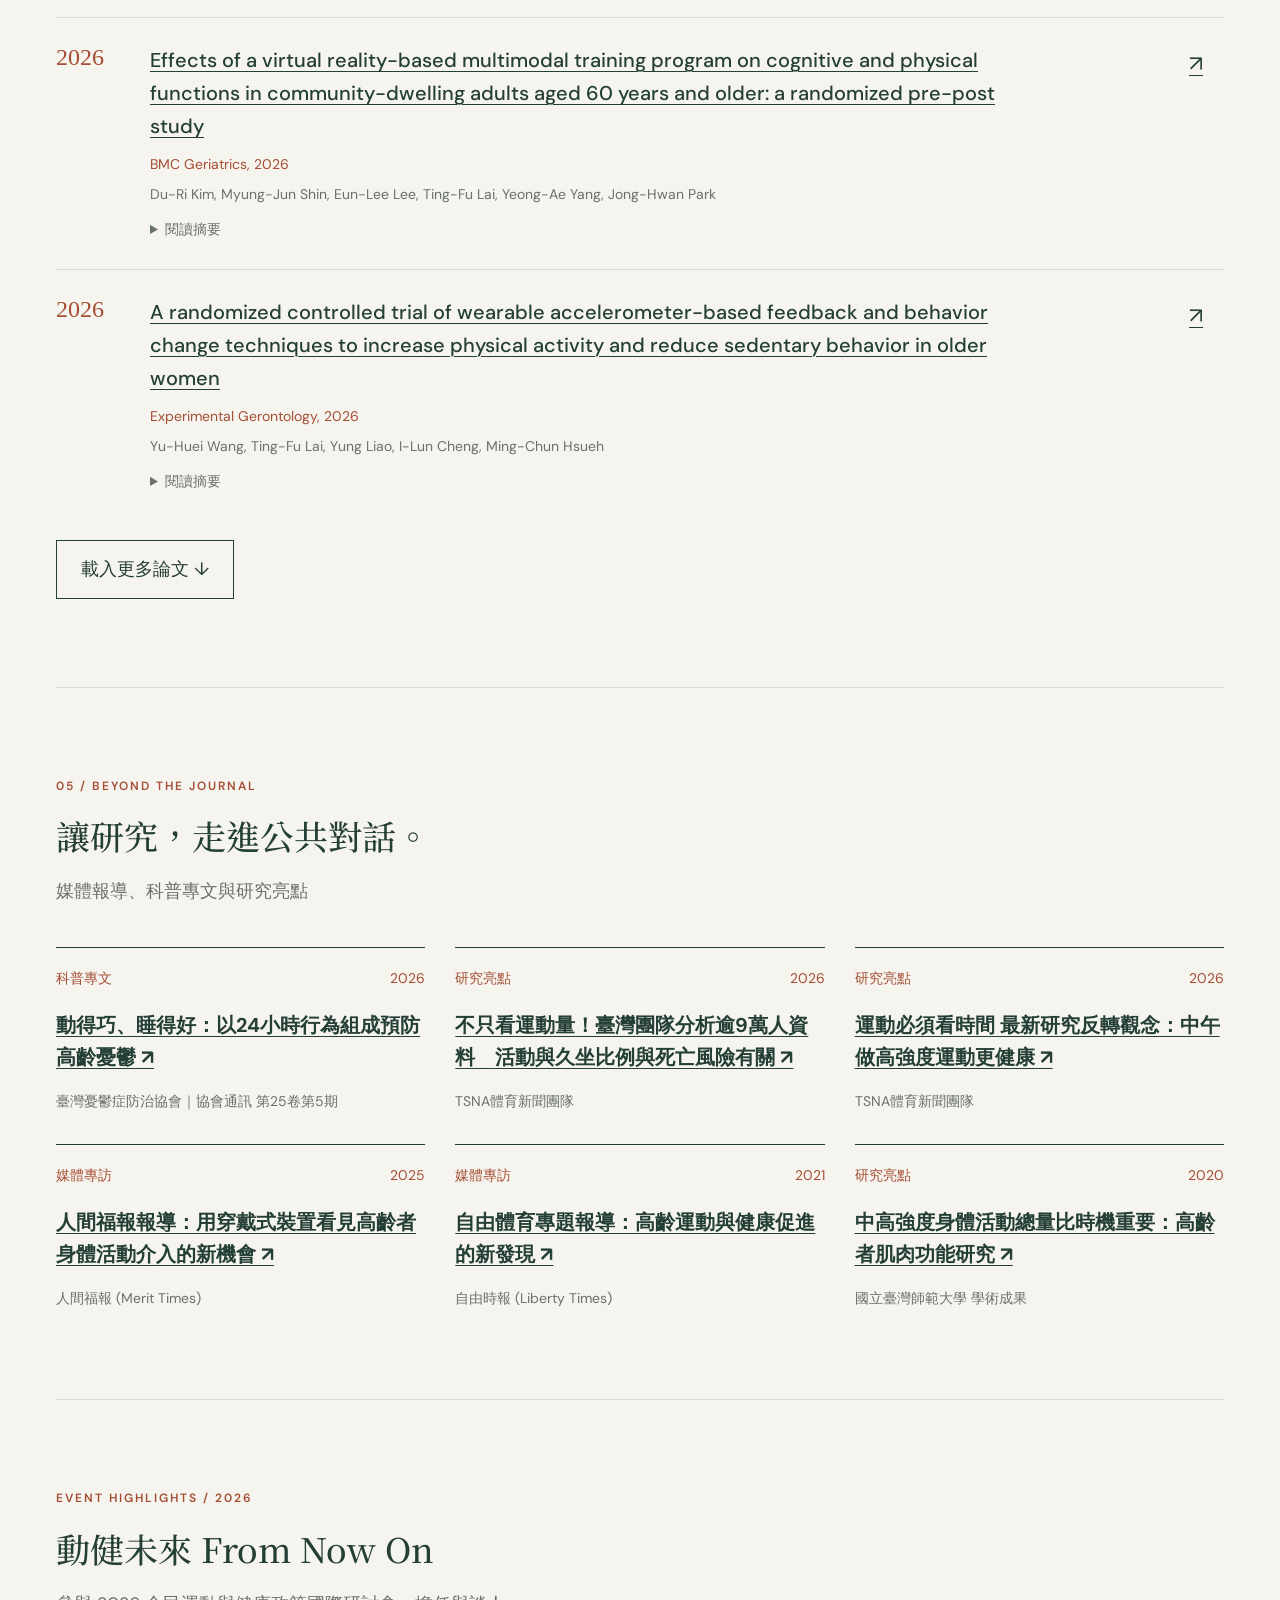
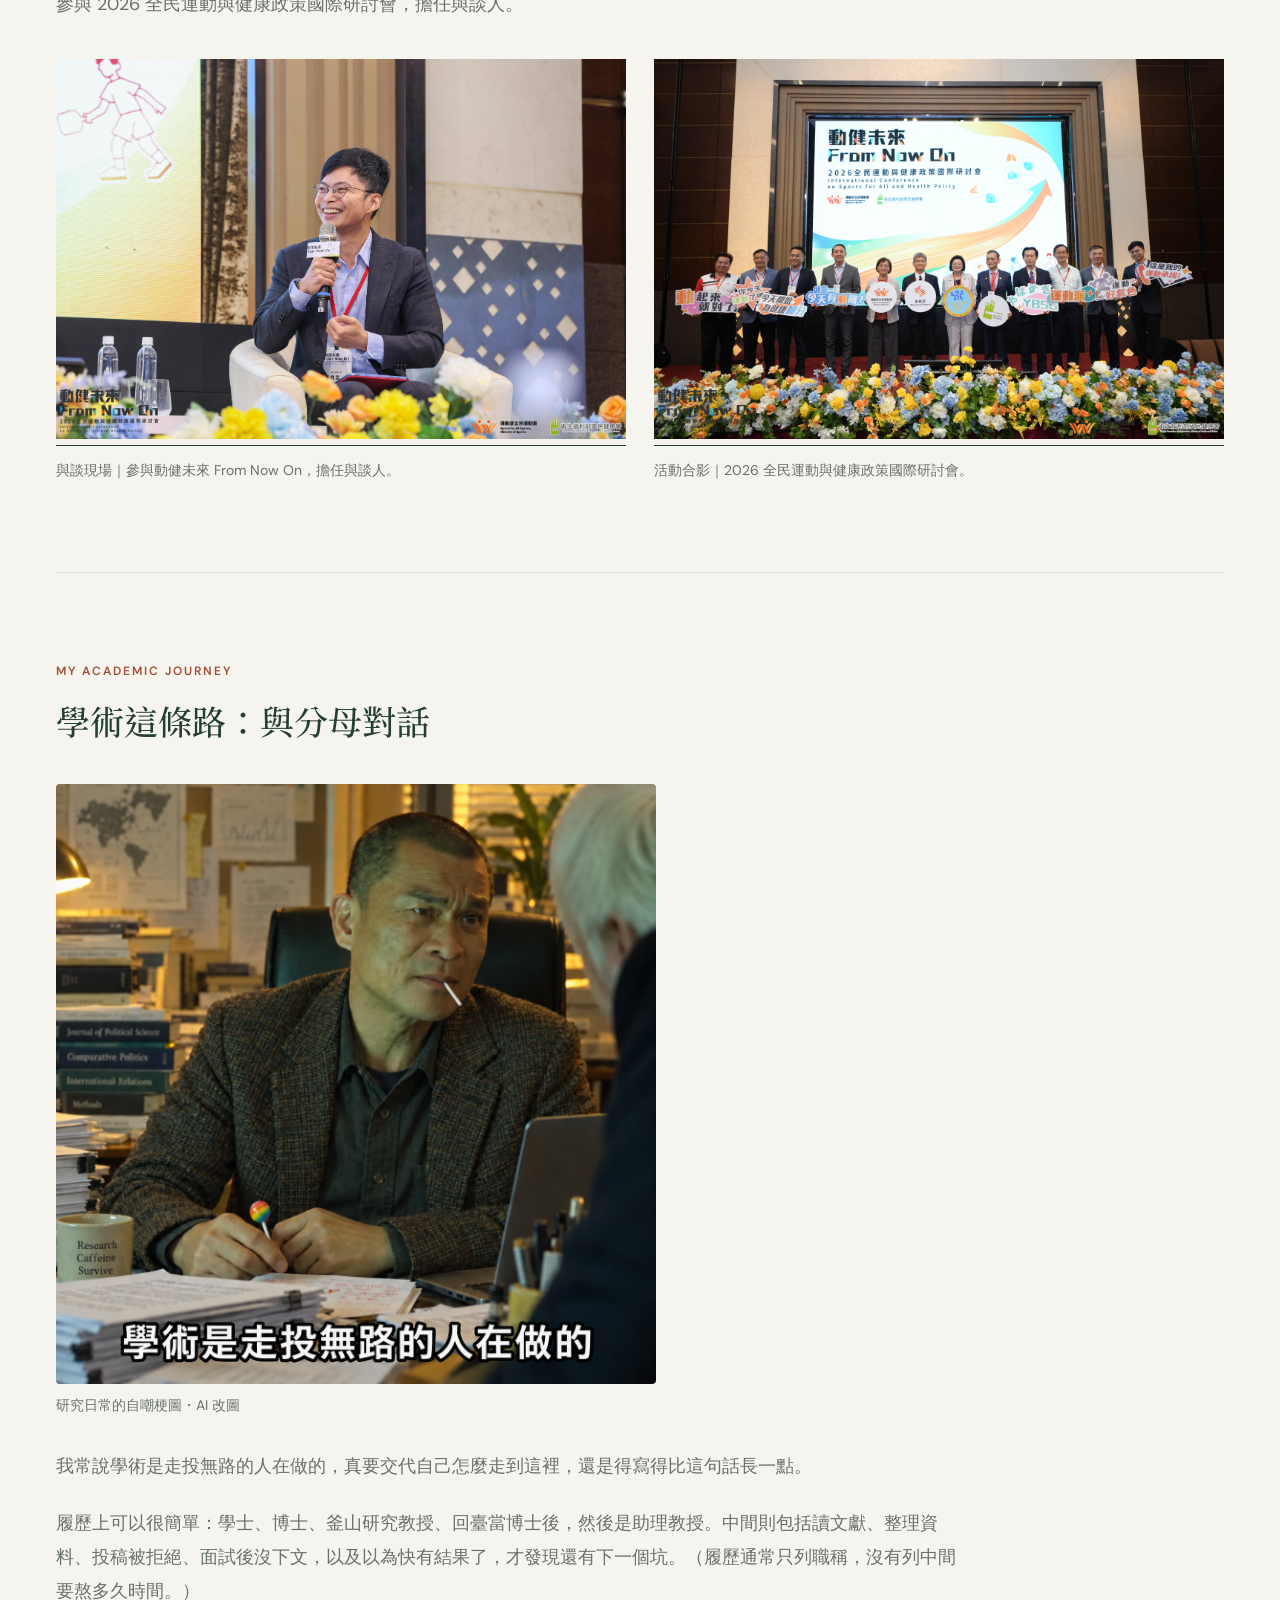
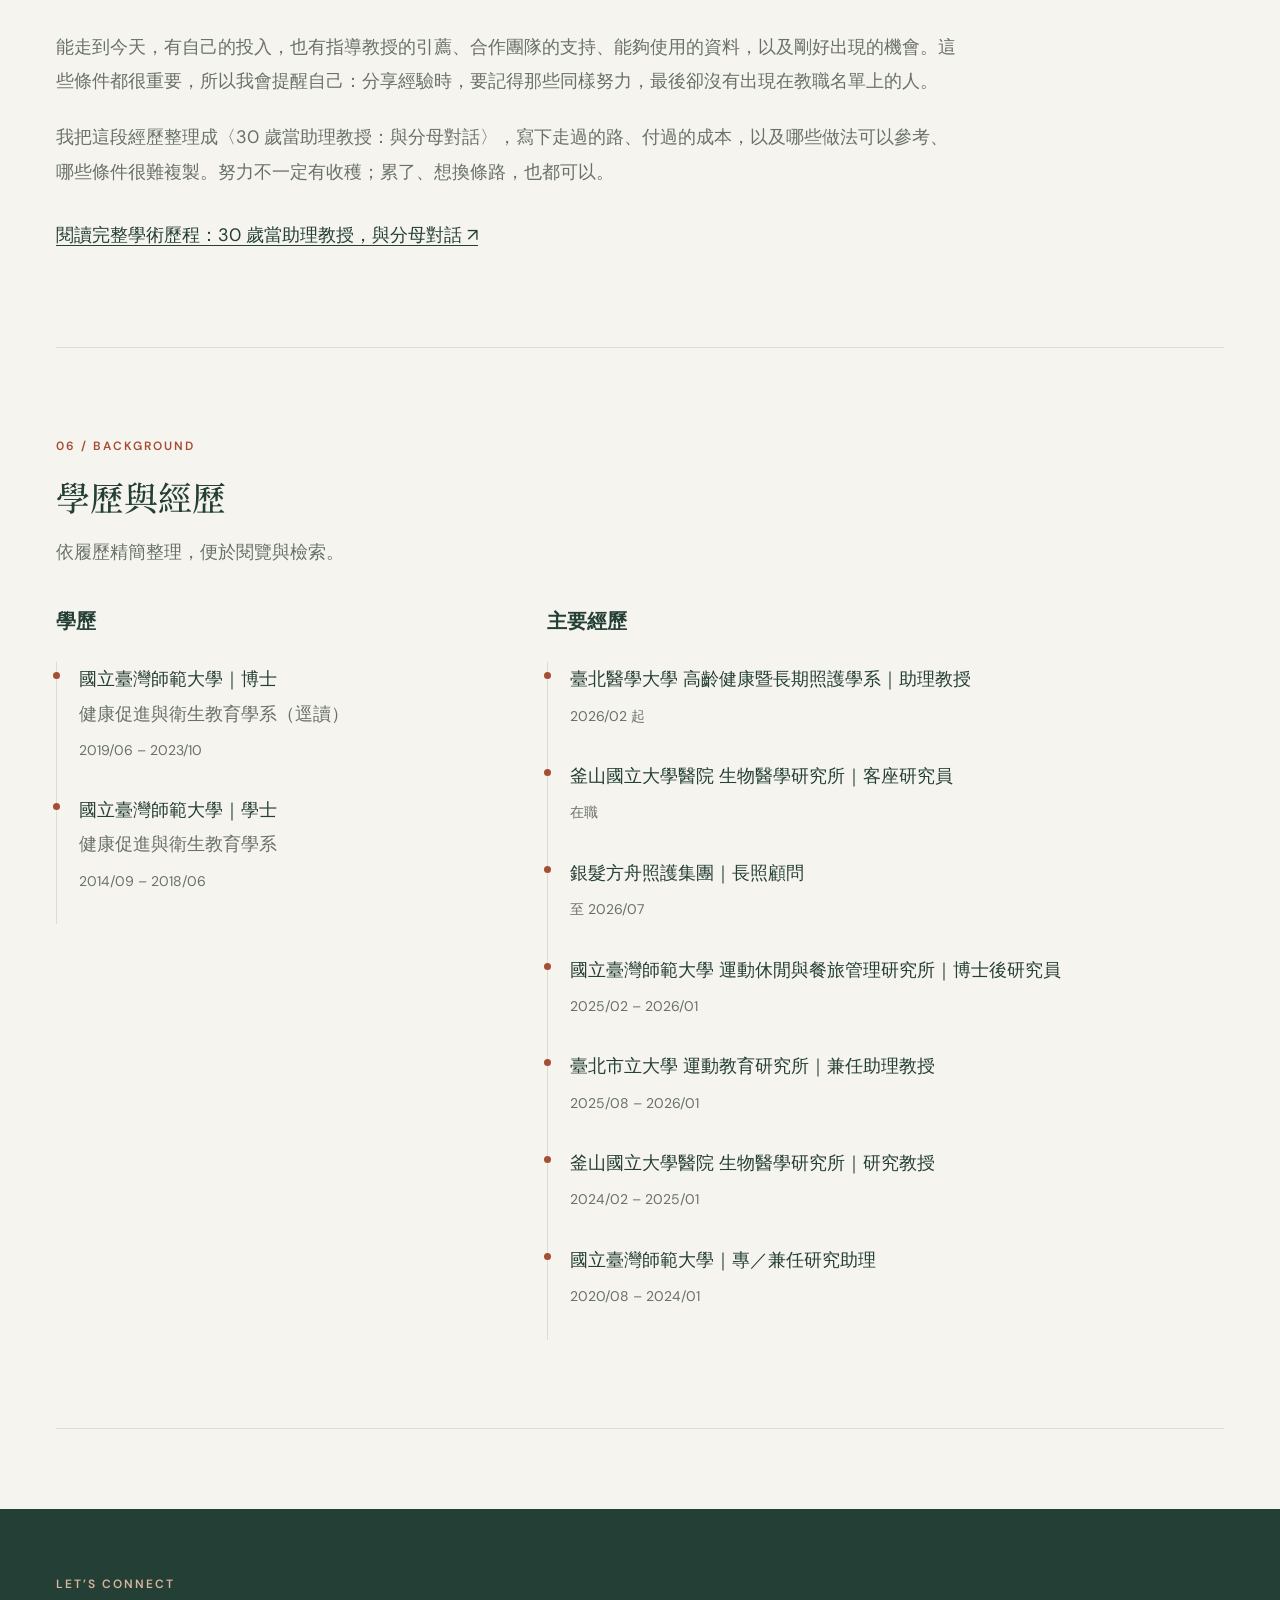
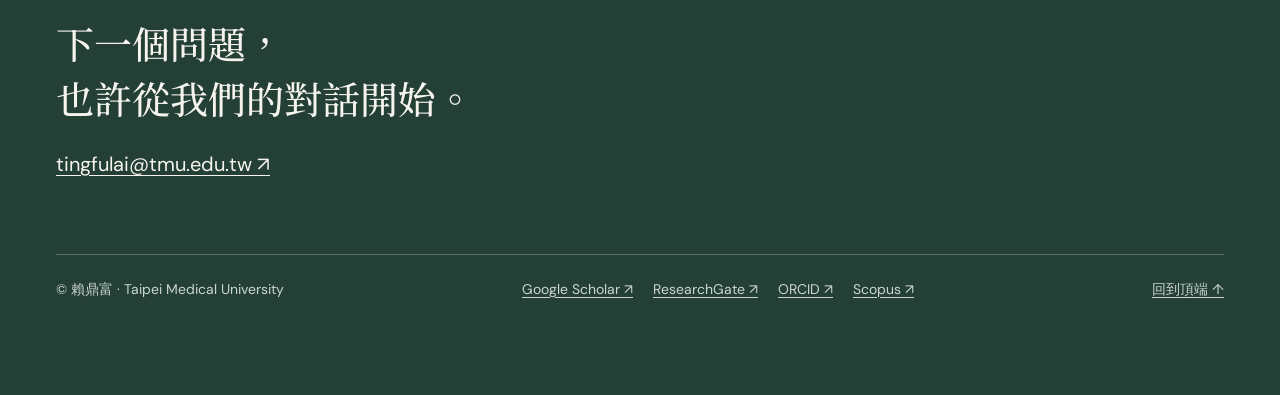
==== commit 2ac97b13: "Add exercise prescriptions network meta-analysis" ====
--- a/index.html
+++ b/index.html
@@ -502,7 +502,7 @@
       }
     };
 </script>
-<script src="assets/site.js?v=20261023-taad-article" defer>
+<script src="assets/site.js?v=20261110-publication" defer>
 </script>
 <aside class="reading-controls" aria-label="閱讀設定" hidden>
 <label for="reading-size">字體大小</label>
